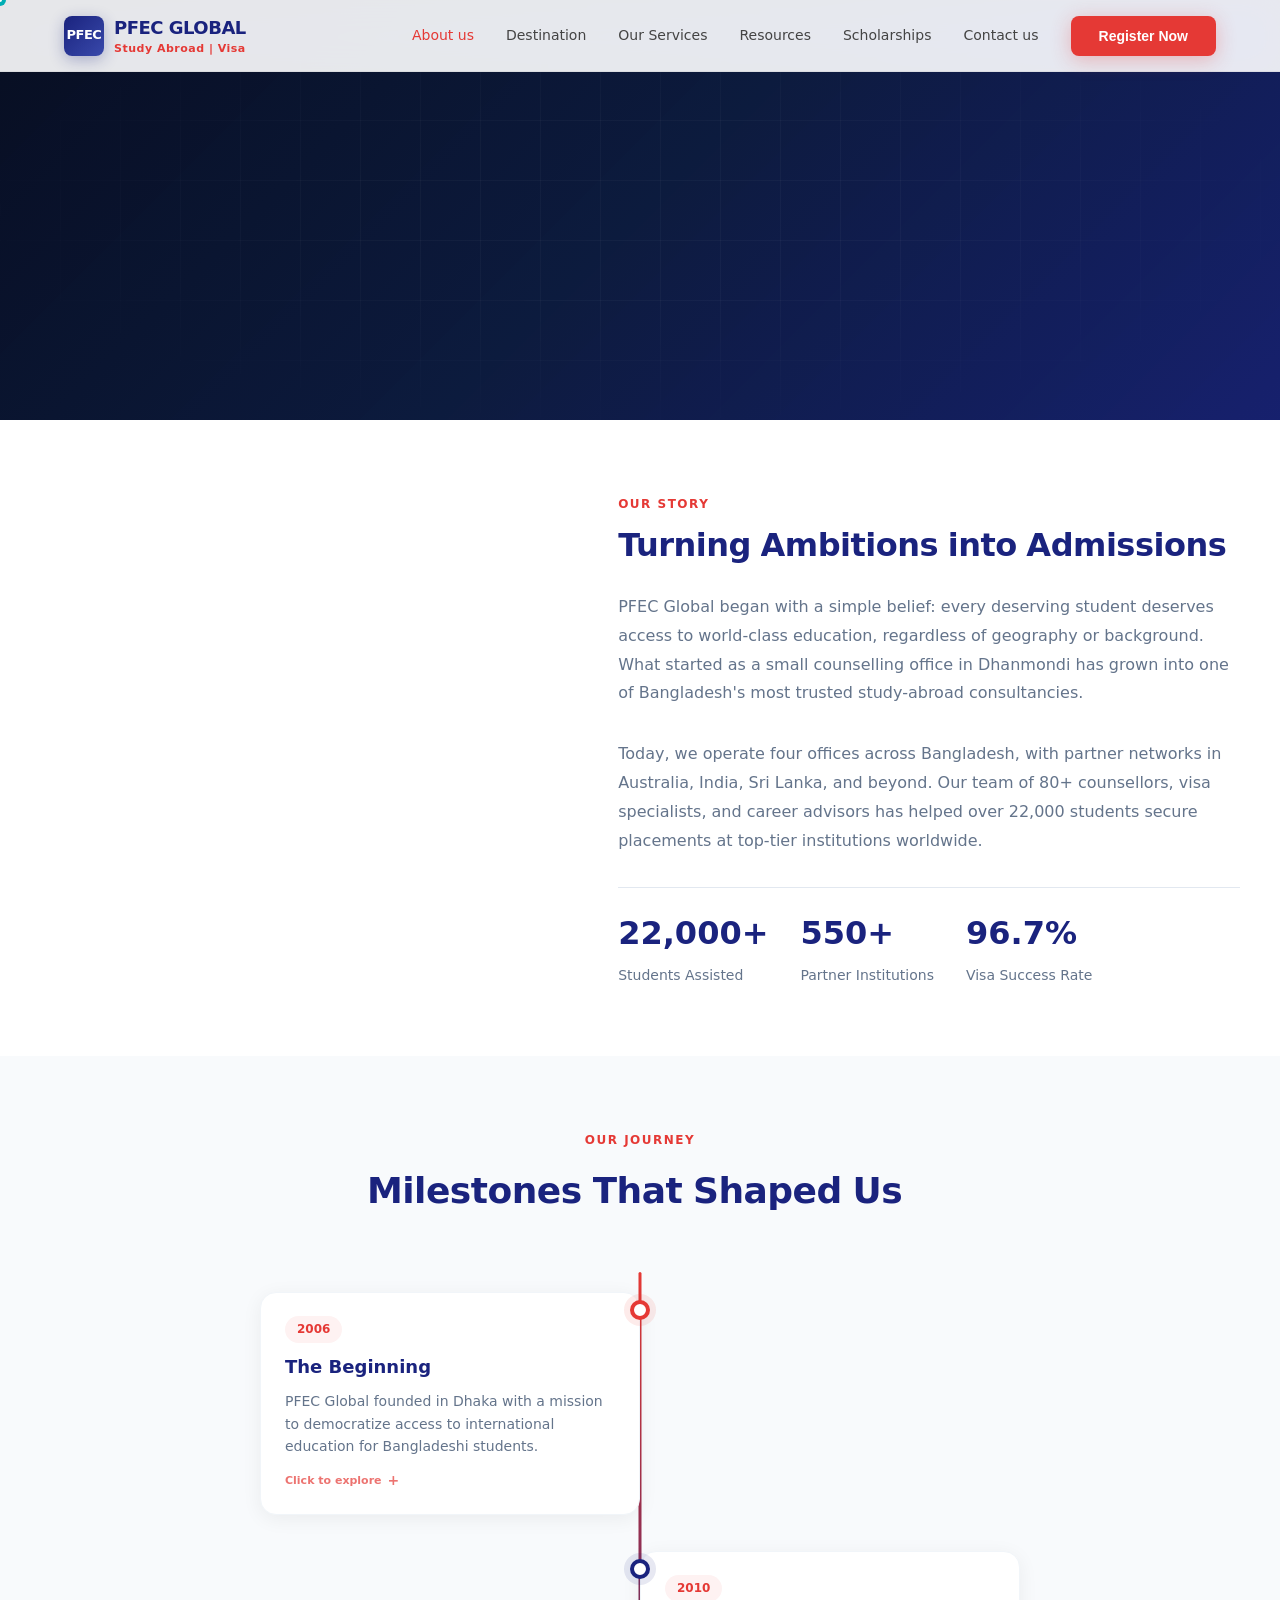
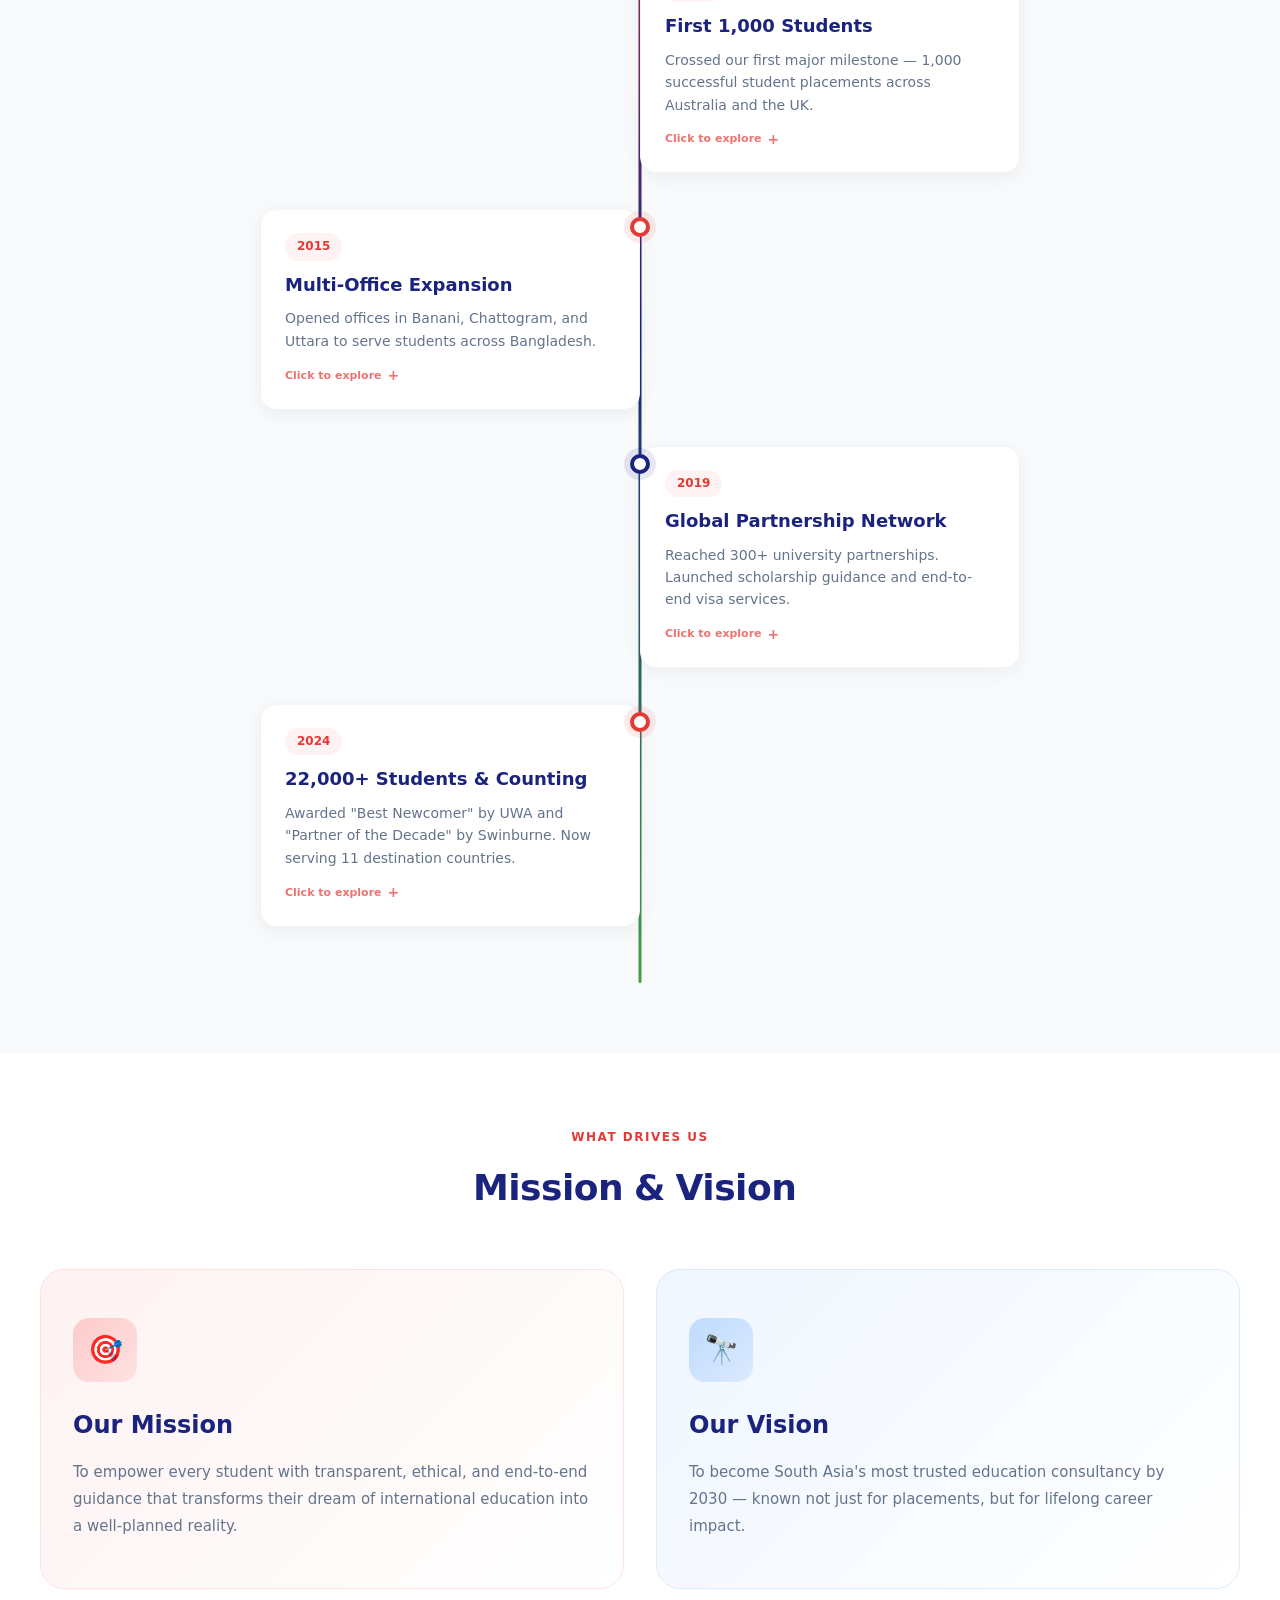
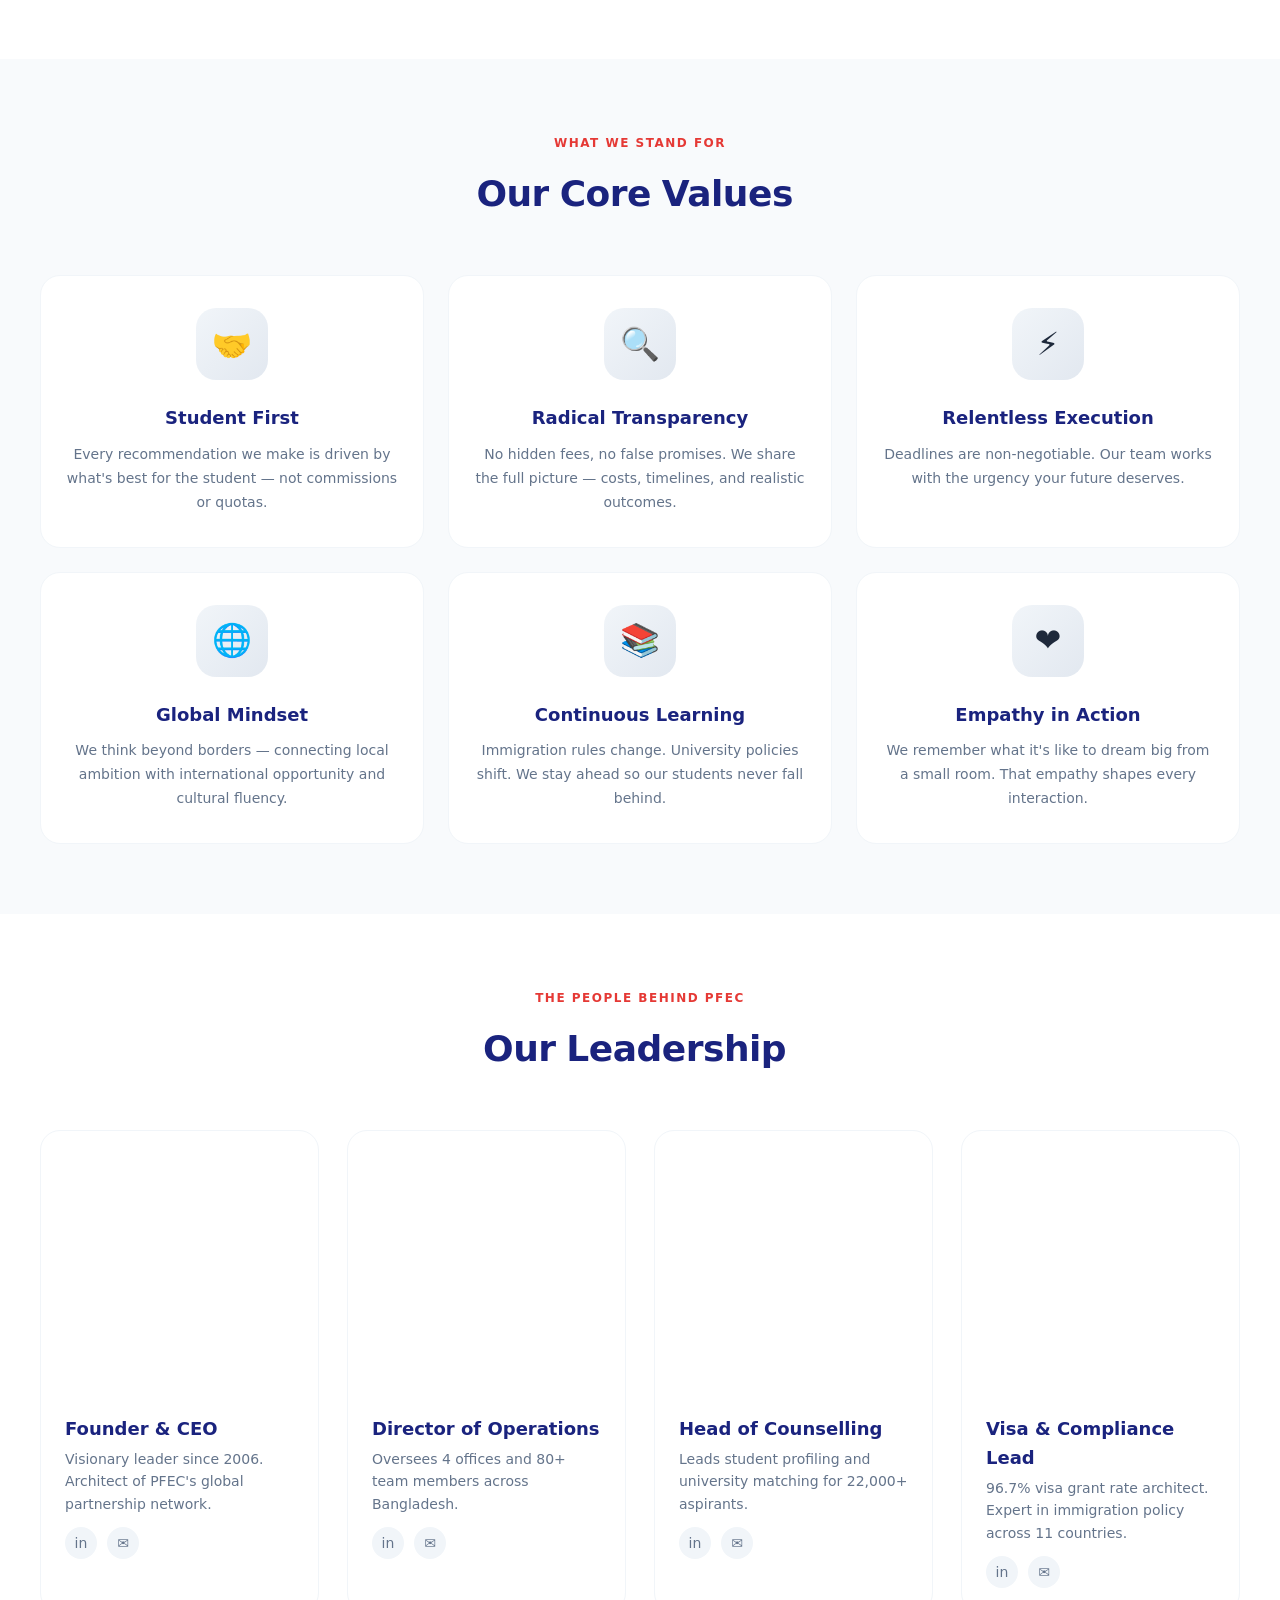
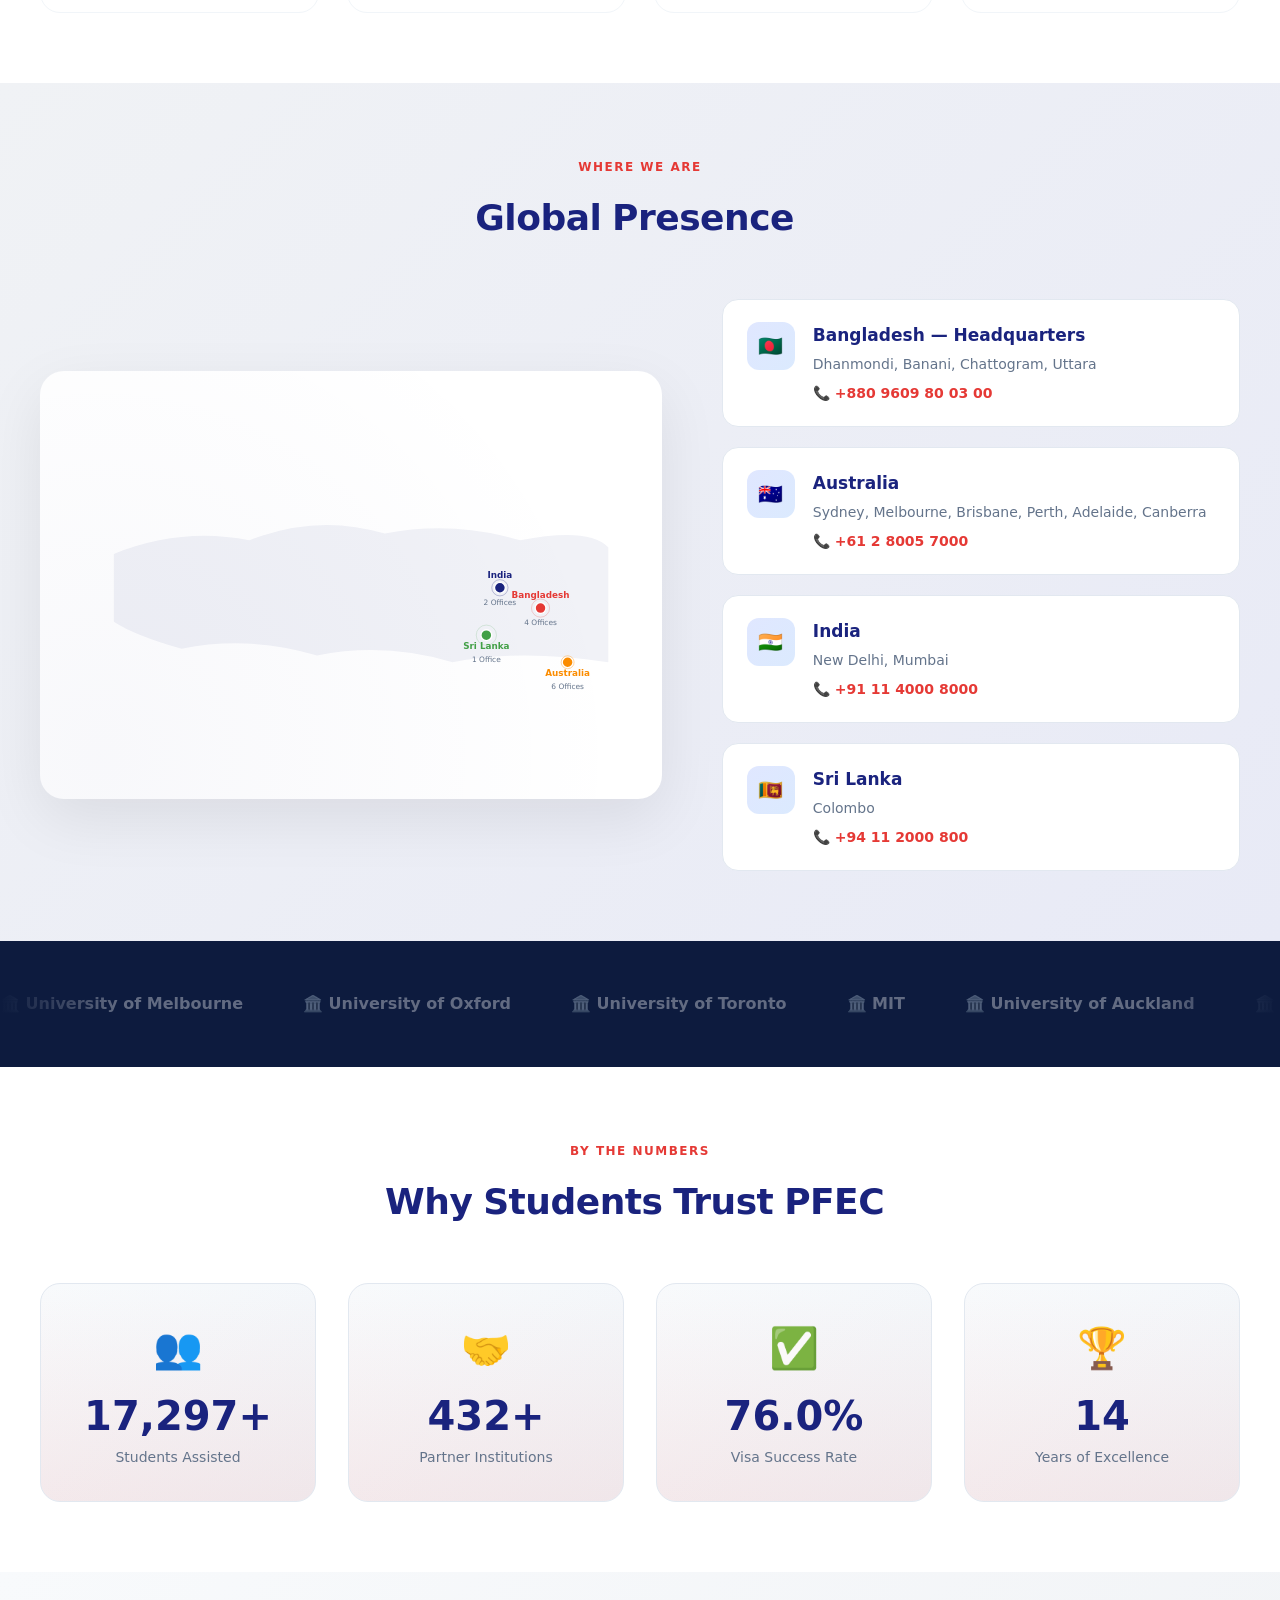
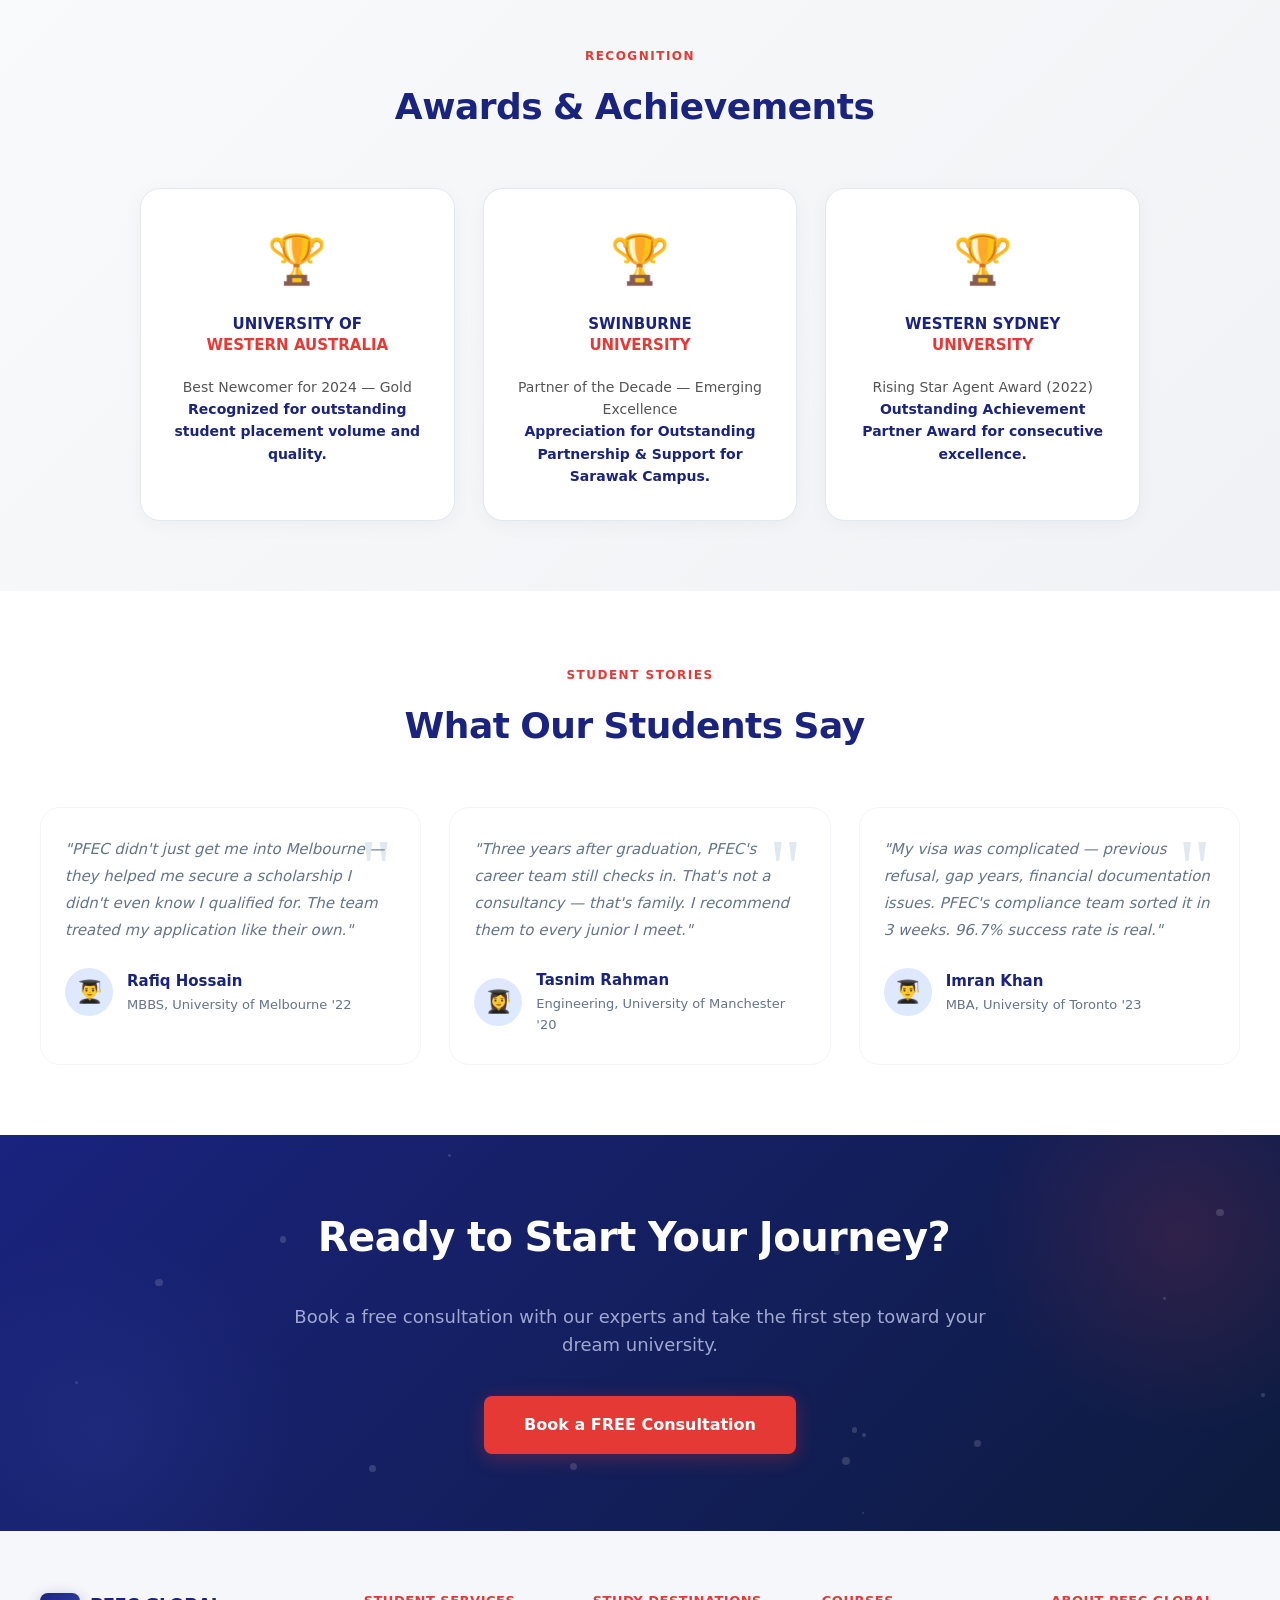
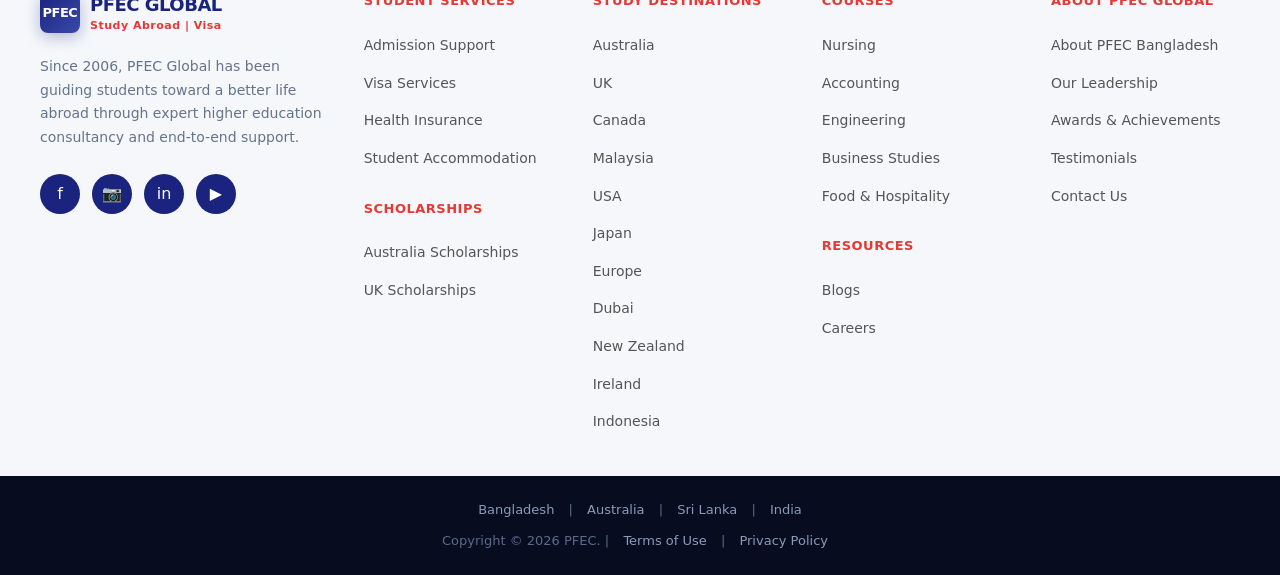
==== about.html @ 03289421 "Add about page, README, and LICENSE" ====
<!DOCTYPE html>
<html lang="en">
<head>
<meta charset="UTF-8">
<meta name="viewport" content="width=device-width, initial-scale=1.0">
<title>About Us — PFEC Global</title>
<style>
/* ─── BASE ─── */
:root {
  --navy: #0d1b3e; --navy-light: #1a237e; --red: #e53935; --red-dark: #c62828;
  --cream: #f8f9fa; --text: #1e293b; --text-light: #64748b; --white: #ffffff;
  --transition: cubic-bezier(0.25, 0.46, 0.45, 0.94);
}
* { margin: 0; padding: 0; box-sizing: border-box; }
html { scroll-behavior: smooth; }
body {
  font-family: 'Segoe UI', system-ui, -apple-system, sans-serif;
  color: var(--text); line-height: 1.6; overflow-x: hidden;
}
img { max-width: 100%; display: block; }
a { text-decoration: none; color: inherit; }
ul { list-style: none; }

/* ─── CUSTOM CURSOR ─── */
.cursor {
  position: fixed; top: 0; left: 0; width: 12px; height: 12px;
  background: var(--red); border-radius: 50%; pointer-events: none;
  z-index: 99999; transform: translate(-50%, -50%);
  transition: width 0.3s var(--transition), height 0.3s var(--transition), background 0.3s;
  mix-blend-mode: difference;
}
.cursor.hover { width: 40px; height: 40px; background: rgba(229,57,53,0.2); border: 2px solid var(--red); }
.cursor-dot {
  position: fixed; top: 0; left: 0; width: 4px; height: 4px;
  background: var(--white); border-radius: 50%; pointer-events: none;
  z-index: 99999; transform: translate(-50%, -50%);
}

/* ─── SCROLL PROGRESS ─── */
.scroll-progress {
  position: fixed; top: 0; left: 0; height: 3px;
  background: linear-gradient(90deg, var(--red), var(--navy-light));
  z-index: 10001; width: 0%; transition: width 0.1s linear;
}

/* ─── SECTION INDICATOR ─── */
.section-indicator {
  position: fixed; left: 20px; top: 50%; transform: translateY(-50%);
  z-index: 999; display: flex; flex-direction: column; gap: 14px;
  opacity: 0; pointer-events: none; transition: opacity 0.4s;
}
.section-indicator.visible { opacity: 1; pointer-events: all; }
.section-indicator a {
  width: 10px; height: 10px; border-radius: 50%; background: #cbd5e1;
  position: relative; transition: all 0.3s var(--transition); cursor: none;
}
.section-indicator a.active {
  background: var(--red); transform: scale(1.4);
  box-shadow: 0 0 0 4px rgba(229,57,53,0.15);
}
.section-indicator a::after {
  content: attr(data-label); position: absolute; left: 22px; top: 50%; transform: translateY(-50%);
  font-size: 11px; font-weight: 600; color: var(--navy-light); white-space: nowrap;
  opacity: 0; transition: opacity 0.3s, transform 0.3s; pointer-events: none;
}
.section-indicator a:hover::after { opacity: 1; transform: translateY(-50%) translateX(4px); }

/* ─── HEADER ─── */
header {
  position: fixed; top: 0; left: 0; right: 0; z-index: 1000;
  background: rgba(255,255,255,0.9); backdrop-filter: blur(20px) saturate(180%);
  -webkit-backdrop-filter: blur(20px) saturate(180%);
  border-bottom: 1px solid rgba(0,0,0,0.05); transition: all 0.4s var(--transition);
}
header.scrolled { box-shadow: 0 4px 30px rgba(0,0,0,0.08); }
.nav-container {
  max-width: 1200px; margin: 0 auto; display: flex; align-items: center; justify-content: space-between;
  padding: 14px 24px; transition: padding 0.3s var(--transition);
}
header.scrolled .nav-container { padding: 10px 24px; }
.logo {
  display: flex; align-items: center; gap: 10px;
  font-weight: 800; font-size: 18px; color: var(--navy-light); letter-spacing: -0.5px;
}
.logo-icon {
  width: 40px; height: 40px; background: linear-gradient(135deg, var(--navy-light), #3949ab);
  border-radius: 8px; display: flex; align-items: center; justify-content: center;
  color: #fff; font-weight: 900; font-size: 13px;
  box-shadow: 0 4px 15px rgba(26,35,126,0.3); transition: transform 0.3s var(--transition);
}
.logo:hover .logo-icon { transform: rotate(5deg) scale(1.05); }
.logo span { color: var(--red); font-weight: 600; font-size: 11px; display: block; margin-top: -3px; letter-spacing: 0.5px; }
.nav-links { display: flex; gap: 32px; align-items: center; }
.nav-links a {
  font-size: 14px; font-weight: 500; color: #444; position: relative; padding: 4px 0; transition: color 0.3s;
}
.nav-links a::after {
  content: ''; position: absolute; bottom: 0; left: 0; width: 0; height: 2px;
  background: var(--red); border-radius: 2px; transition: width 0.3s var(--transition);
}
.nav-links a:hover { color: var(--red); }
.nav-links a:hover::after { width: 100%; }
.dropdown::after { content: "▾"; font-size: 9px; margin-left: 5px; color: #888; display: inline-block; transition: transform 0.3s; }
.dropdown:hover::after { transform: rotate(180deg); color: var(--red); }
.btn-primary {
  background: var(--red); color: #fff; padding: 12px 28px; border-radius: 8px;
  font-weight: 600; font-size: 14px; border: none; cursor: none; position: relative; overflow: hidden;
  transition: transform 0.3s var(--transition), box-shadow 0.3s;
  box-shadow: 0 4px 20px rgba(229,57,53,0.3);
}
.btn-primary::before {
  content: ''; position: absolute; top: 50%; left: 50%; width: 0; height: 0;
  background: rgba(255,255,255,0.2); border-radius: 50%; transform: translate(-50%,-50%);
  transition: width 0.6s, height 0.6s;
}
.btn-primary:hover::before { width: 300px; height: 300px; }
.btn-primary:hover { transform: translateY(-2px); box-shadow: 0 8px 30px rgba(229,57,53,0.4); }
.mobile-menu { display: none; font-size: 24px; cursor: none; }

/* ─── HERO ─── */
.page-hero {
  min-height: 420px; position: relative; overflow: hidden;
  display: flex; align-items: center; color: #fff;
  background: var(--navy);
}
.hero-bg-img {
  position: absolute; inset: 0;
  background: url('https://images.unsplash.com/photo-1523050854058-8df90110c9f1?w=1920&q=80') center/cover no-repeat;
  will-change: transform;
}
.hero-overlay {
  position: absolute; inset: 0;
  background: linear-gradient(135deg, rgba(7,13,31,0.92) 0%, rgba(13,27,62,0.85) 50%, rgba(26,35,126,0.75) 100%);
}
.hero-grid {
  position: absolute; inset: 0;
  background-image: linear-gradient(rgba(255,255,255,0.03) 1px, transparent 1px), linear-gradient(90deg, rgba(255,255,255,0.03) 1px, transparent 1px);
  background-size: 60px 60px;
  mask-image: radial-gradient(ellipse at center, black 30%, transparent 80%);
  -webkit-mask-image: radial-gradient(ellipse at center, black 30%, transparent 80%);
}
.hero-content { position: relative; z-index: 2; max-width: 1200px; margin: 0 auto; padding: 120px 24px 60px; width: 100%; }
@media (max-width: 576px) {
  .page-hero { min-height: auto; }
  .hero-content { padding: 100px 24px 40px; }
  .page-hero h1 { font-size: 28px; margin-bottom: 12px; }
  .page-hero p { font-size: 15px; }
  .breadcrumb { margin-bottom: 14px; }
}

.breadcrumb {
  display: flex; align-items: center; gap: 10px; font-size: 13px; color: #94a3b8; margin-bottom: 24px;
  opacity: 0; transform: translateY(10px); animation: fadeUp 0.6s var(--transition) 0.2s forwards;
}
.breadcrumb a { color: #cbd5e1; transition: color 0.3s; }
.breadcrumb a:hover { color: var(--red); }
.page-hero h1 {
  font-size: clamp(36px, 5.5vw, 56px); font-weight: 800; margin-bottom: 20px;
  line-height: 1.1; letter-spacing: -1.5px; max-width: 650px;
  opacity: 0; transform: translateY(30px); animation: fadeUp 0.8s var(--transition) 0.4s forwards;
}
.page-hero p {
  font-size: 18px; color: #a0a8d0; max-width: 540px; line-height: 1.7;
  opacity: 0; transform: translateY(20px); animation: fadeUp 0.8s var(--transition) 0.6s forwards;
}

/* ─── TEXT REVEAL UTILITY ─── */
.text-reveal { overflow: hidden; display: block; }
.text-reveal-inner {
  display: block; transform: translateY(110%);
  transition: transform 1s var(--transition);
}
.text-reveal.visible .text-reveal-inner { transform: translateY(0); }

/* ─── CLIP REVEAL ─── */
.clip-reveal {
  clip-path: inset(0 100% 0 0);
  transition: clip-path 1.2s var(--transition);
}
.clip-reveal.visible { clip-path: inset(0 0 0 0); }
.clip-reveal-left {
  clip-path: inset(0 0 0 100%);
  transition: clip-path 1.2s var(--transition);
}
.clip-reveal-left.visible { clip-path: inset(0 0 0 0); }

/* ─── REVEAL UTILITIES ─── */
.reveal { opacity: 0; transform: translateY(30px); transition: opacity 0.6s var(--transition), transform 0.6s var(--transition); }
.reveal.visible { opacity: 1; transform: translateY(0); }
.reveal-left { opacity: 0; transform: translateX(-40px); transition: all 0.6s var(--transition); }
.reveal-left.visible { opacity: 1; transform: translateX(0); }
.reveal-right { opacity: 0; transform: translateX(40px); transition: all 0.6s var(--transition); }
.reveal-right.visible { opacity: 1; transform: translateX(0); }
.reveal-scale { opacity: 0; transform: scale(0.95); transition: all 0.6s var(--transition); }
.reveal-scale.visible { opacity: 1; transform: scale(1); }
.stagger-children > *:nth-child(1) { transition-delay: 0ms; }
.stagger-children > *:nth-child(2) { transition-delay: 100ms; }
.stagger-children > *:nth-child(3) { transition-delay: 200ms; }
.stagger-children > *:nth-child(4) { transition-delay: 300ms; }
.stagger-children > *:nth-child(5) { transition-delay: 400ms; }
.stagger-children > *:nth-child(6) { transition-delay: 500ms; }

/* ─── SECTIONS ─── */
.section { padding: 70px 24px; position: relative; }
.container { max-width: 1200px; margin: 0 auto; }
.section-header { text-align: center; margin-bottom: 36px; }
.section-header h2 {
  font-size: clamp(26px, 3.5vw, 36px); color: var(--navy-light);
  margin-bottom: 16px; font-weight: 800; letter-spacing: -0.5px;
}
.section-header p { color: var(--text-light); font-size: 16px; max-width: 600px; margin: 0 auto; line-height: 1.7; }
.section-label {
  display: inline-block; font-size: 12px; font-weight: 700; color: var(--red);
  text-transform: uppercase; letter-spacing: 1.5px; margin-bottom: 12px;
}

/* ─── OUR STORY ─── */
.story-section { background: var(--white); }
.story-grid {
  display: grid; grid-template-columns: 1fr 1.2fr; gap: 60px; align-items: center;
}
.story-visual {
  position: relative; border-radius: 20px; overflow: hidden;
  background: linear-gradient(135deg, #e0e7ff, #dbeafe); min-height: 420px;
  display: flex; align-items: center; justify-content: center;
}
.story-visual::before {
  content: ''; position: absolute; inset: 0;
  background: radial-gradient(circle at 30% 70%, rgba(229,57,53,0.08), transparent 60%);
}
.story-visual-inner {
  position: relative; z-index: 2; text-align: center; padding: 40px;
}
.story-visual-inner .big-num {
  font-size: 120px; font-weight: 800; color: var(--navy-light); opacity: 0.15; line-height: 1;
  position: absolute; top: 20px; left: 30px;
}
.story-visual-inner h3 {
  font-size: 28px; font-weight: 700; color: var(--navy-light); margin-bottom: 16px; position: relative; z-index: 2;
}
.story-visual-inner p { font-size: 16px; color: var(--text-light); line-height: 1.7; position: relative; z-index: 2; }
.story-content h3 {
  font-size: 32px; font-weight: 800; color: var(--navy-light); margin-bottom: 20px; line-height: 1.2; letter-spacing: -0.5px;
}
.story-content > p {
  font-size: 16px; color: var(--text-light); line-height: 1.8; margin-bottom: 32px;
}
.story-stats-inline {
  display: flex; gap: 32px; padding-top: 20px; border-top: 1px solid #e2e8f0;
}
.story-stat h4 { font-size: 32px; font-weight: 800; color: var(--navy-light); }
.story-stat p { font-size: 14px; color: var(--text-light); margin-top: 4px; }

/* ─── TIMELINE ─── */
.timeline-section { background: #f8fafc; }
.timeline {
  max-width: 900px; margin: 0 auto; position: relative; padding: 20px 0;
}
.timeline::before {
  content: ''; position: absolute; left: 50%; top: 0; bottom: 0; width: 3px;
  background: linear-gradient(to bottom, var(--red), var(--navy-light), #43a047);
  transform: translateX(-50%); border-radius: 2px;
}
.timeline-item {
  display: flex; justify-content: flex-end; padding-right: 50%; position: relative; margin-bottom: 36px;
  cursor: none;
}
.timeline-item:nth-child(even) { justify-content: flex-start; padding-right: 0; padding-left: 50%; }
.timeline-dot {
  position: absolute; left: 50%; top: 8px; width: 20px; height: 20px;
  background: var(--white); border: 4px solid var(--red); border-radius: 50%;
  transform: translateX(-50%); z-index: 2; box-shadow: 0 0 0 6px rgba(229,57,53,0.1);
  transition: transform 0.3s, box-shadow 0.3s;
}
.timeline-item:hover .timeline-dot { transform: translateX(-50%) scale(1.3); box-shadow: 0 0 0 10px rgba(229,57,53,0.15); }
.timeline-item:nth-child(even) .timeline-dot { border-color: var(--navy-light); box-shadow: 0 0 0 6px rgba(26,35,126,0.1); }
.timeline-item:nth-child(even):hover .timeline-dot { box-shadow: 0 0 0 10px rgba(26,35,126,0.15); }
.timeline-card {
  background: var(--white); padding: 22px 24px; border-radius: 16px;
  max-width: 380px; box-shadow: 0 4px 20px rgba(0,0,0,0.06);
  border: 1px solid #f1f5f9; transition: all 0.3s var(--transition);
  cursor: pointer; position: relative; overflow: hidden;
}
.timeline-card:hover { transform: translateY(-4px); box-shadow: 0 12px 40px rgba(0,0,0,0.1); border-color: #e2e8f0; }
.timeline-card .expand-hint {
  font-size: 11px; color: var(--red); font-weight: 600; margin-top: 12px;
  display: flex; align-items: center; gap: 6px; opacity: 0.7; transition: opacity 0.3s;
}
.timeline-card:hover .expand-hint { opacity: 1; }
.timeline-card .expand-hint::after { content: '+'; font-size: 14px; transition: transform 0.3s; }
.timeline-card.expanded .expand-hint::after { content: '−'; }
.timeline-details {
  max-height: 0; overflow: hidden; transition: max-height 0.5s var(--transition), opacity 0.4s, padding 0.4s;
  opacity: 0; padding-top: 0;
}
.timeline-card.expanded .timeline-details {
  max-height: 300px; opacity: 1; padding-top: 16px;
}
.timeline-details ul { list-style: disc; padding-left: 18px; }
.timeline-details li { font-size: 14px; color: var(--text-light); line-height: 1.7; margin-bottom: 6px; }
.timeline-year {
  display: inline-block; font-size: 12px; font-weight: 800; color: var(--red);
  background: #fef2f2; padding: 4px 12px; border-radius: 20px; margin-bottom: 10px;
}
.timeline-card h4 { font-size: 18px; font-weight: 700; color: var(--navy-light); margin-bottom: 8px; }
.timeline-card p { font-size: 14px; color: var(--text-light); line-height: 1.6; }

/* ─── MISSION VISION ─── */
.mission-section { background: var(--white); }
.mv-grid { display: grid; grid-template-columns: 1fr 1fr; gap: 32px; perspective: 1200px; }
.mv-card {
  padding: 0; border-radius: 24px; position: relative;
  transition: transform 0.6s var(--transition); transform-style: preserve-3d;
  min-height: 320px; cursor: none;
}
.mv-card:hover { transform: rotateY(180deg); }
.mv-face {
  position: absolute; inset: 0; backface-visibility: hidden;
  border-radius: 24px; padding: 36px 32px;
  display: flex; flex-direction: column; justify-content: center;
}
.mv-face.front { z-index: 2; }
.mv-face.back {
  transform: rotateY(180deg); z-index: 1;
  background: var(--navy-light); color: #fff;
}
.mv-card.mission .front {
  background: linear-gradient(135deg, #fef2f2 0%, #fff 100%);
  border: 1px solid #fee2e2;
}
.mv-card.vision .front {
  background: linear-gradient(135deg, #eff6ff 0%, #fff 100%);
  border: 1px solid #dbeafe;
}
.mv-icon {
  width: 64px; height: 64px; border-radius: 16px;
  display: flex; align-items: center; justify-content: center;
  font-size: 28px; margin-bottom: 24px;
}
.mv-card.mission .mv-icon { background: linear-gradient(135deg, #fecaca, #fee2e2); }
.mv-card.vision .mv-icon { background: linear-gradient(135deg, #bfdbfe, #dbeafe); }
.mv-card h3 { font-size: 24px; font-weight: 800; color: var(--navy-light); margin-bottom: 14px; }
.mv-card p { font-size: 15px; color: var(--text-light); line-height: 1.8; }
.mv-face.back h3 { color: #fff; }
.mv-face.back p { color: #cbd5e1; }
.mv-face.back .quote-icon { font-size: 40px; opacity: 0.2; margin-bottom: 12px; }

/* ─── CORE VALUES ─── */
.values-section { background: #f8fafc; }
.values-grid { display: grid; grid-template-columns: repeat(3, 1fr); gap: 24px; }
.value-card {
  background: var(--white); padding: 32px 24px; border-radius: 20px;
  border: 1px solid #f1f5f9; text-align: center;
  transition: all 0.4s var(--transition); position: relative; overflow: hidden;
}
.value-card::before {
  content: ''; position: absolute; top: 0; left: 0; right: 0; height: 4px;
  background: linear-gradient(90deg, var(--red), var(--navy-light)); opacity: 0;
  transition: opacity 0.3s;
}
.value-card:hover::before { opacity: 1; }
.value-card:hover {
  transform: translateY(-8px); box-shadow: 0 20px 50px rgba(0,0,0,0.08);
  border-color: #e2e8f0;
}
.value-icon {
  width: 72px; height: 72px; border-radius: 20px;
  display: flex; align-items: center; justify-content: center;
  font-size: 32px; margin: 0 auto 24px;
  background: linear-gradient(135deg, #f1f5f9, #e2e8f0);
  transition: transform 0.4s var(--transition);
}
.value-card:hover .value-icon { transform: scale(1.1) rotate(-5deg); }
.value-card h4 { font-size: 18px; font-weight: 700; color: var(--navy-light); margin-bottom: 10px; }
.value-card p { font-size: 14px; color: var(--text-light); line-height: 1.7; }

/* ─── LEADERSHIP ─── */
.leadership-section { background: var(--white); }
.team-grid { display: grid; grid-template-columns: repeat(4, 1fr); gap: 28px; }
.team-card {
  background: var(--white); border-radius: 20px; overflow: hidden;
  border: 1px solid #f1f5f9; position: relative;
  transition: all 0.4s var(--transition);
}
.team-card:hover { transform: translateY(-8px); box-shadow: 0 20px 50px rgba(0,0,0,0.1); }
.team-photo {
  height: 260px; position: relative; overflow: hidden;
  background: linear-gradient(135deg, #e0e7ff, #dbeafe);
  clip-path: inset(0 0 0 0);
  transition: clip-path 0.8s var(--transition);
}
.team-photo.reveal-photo {
  clip-path: inset(0 100% 0 0);
}
.team-photo.reveal-photo.visible {
  clip-path: inset(0 0 0 0);
}
.team-photo::after {
  content: ''; position: absolute; bottom: 0; left: 0; right: 0; height: 60%;
  background: linear-gradient(to top, rgba(13,27,62,0.6), transparent);
}
.team-photo-placeholder {
  position: absolute; inset: 0; display: flex; align-items: center; justify-content: center;
  font-size: 64px; opacity: 0.3;
}
.team-info { padding: 24px; }
.team-info h4 { font-size: 18px; font-weight: 700; color: var(--navy-light); margin-bottom: 4px; }
.team-info p { font-size: 14px; color: var(--text-light); margin-bottom: 12px; }
.team-social { display: flex; gap: 10px; }
.team-social a {
  width: 32px; height: 32px; border-radius: 50%; background: #f1f5f9;
  display: flex; align-items: center; justify-content: center;
  font-size: 14px; color: var(--text-light); transition: all 0.3s;
}
.team-social a:hover { background: var(--red); color: #fff; transform: translateY(-2px); }

.team-hover-overlay {
  position: absolute; inset: 0; background: linear-gradient(to top, var(--navy-light), rgba(13,27,62,0.9));
  display: flex; flex-direction: column; justify-content: flex-end;
  padding: 24px; color: #fff; opacity: 0; transform: translateY(20px);
  transition: all 0.4s var(--transition); pointer-events: none;
}
.team-card:hover .team-hover-overlay { opacity: 1; transform: translateY(0); pointer-events: all; }
.team-hover-overlay h5 { font-size: 16px; font-weight: 700; margin-bottom: 8px; }
.team-hover-overlay p { font-size: 13px; color: #cbd5e1; line-height: 1.6; margin-bottom: 14px; }
.team-hover-overlay a {
  font-size: 13px; font-weight: 600; color: #ffab91; display: inline-flex; align-items: center; gap: 6px;
  transition: gap 0.3s;
}
.team-hover-overlay a:hover { gap: 10px; }

/* ─── GLOBAL PRESENCE ─── */
.presence-section { background: linear-gradient(135deg, #f0f2f5 0%, #e8eaf6 100%); }
.presence-grid { display: grid; grid-template-columns: 1.2fr 1fr; gap: 60px; align-items: center; }
.presence-map {
  background: var(--white); border-radius: 24px; padding: 40px;
  box-shadow: 0 20px 60px rgba(0,0,0,0.08); position: relative; overflow: hidden;
}
.presence-map::before {
  content: ''; position: absolute; top: -50%; left: -50%; width: 200%; height: 200%;
  background: radial-gradient(circle at 30% 70%, rgba(26,35,126,0.03), transparent 50%);
}
.presence-map svg { position: relative; z-index: 2; }
.map-marker {
  cursor: none; transition: transform 0.3s;
}
.map-marker:hover { transform: scale(1.3); }
.map-tooltip {
  position: absolute; background: var(--white); padding: 16px 20px; border-radius: 12px;
  box-shadow: 0 8px 30px rgba(0,0,0,0.15); border: 1px solid #e2e8f0;
  pointer-events: none; opacity: 0; transform: translateY(10px) scale(0.95);
  transition: all 0.3s var(--transition); z-index: 10; min-width: 200px;
}
.map-tooltip.active { opacity: 1; transform: translateY(0) scale(1); }
.map-tooltip h5 { font-size: 14px; font-weight: 700; color: var(--navy-light); margin-bottom: 4px; }
.map-tooltip p { font-size: 12px; color: var(--text-light); line-height: 1.5; margin-bottom: 4px; }
.map-tooltip a { font-size: 12px; color: var(--red); font-weight: 600; }

.presence-offices { display: flex; flex-direction: column; gap: 20px; }
.presence-office {
  background: var(--white); padding: 22px 24px; border-radius: 16px;
  border: 1px solid #e2e8f0; display: flex; align-items: flex-start; gap: 18px;
  transition: all 0.3s var(--transition);
}
.presence-office:hover { transform: translateX(8px); border-color: var(--navy-light); box-shadow: 0 8px 30px rgba(0,0,0,0.08); }
.presence-office .office-icon {
  width: 48px; height: 48px; border-radius: 12px;
  background: linear-gradient(135deg, #e0e7ff, #dbeafe);
  display: flex; align-items: center; justify-content: center;
  font-size: 20px; flex-shrink: 0;
}
.presence-office h4 { font-size: 17px; font-weight: 700; color: var(--navy-light); margin-bottom: 4px; }
.presence-office p { font-size: 14px; color: var(--text-light); line-height: 1.6; }
.presence-office .phone { color: var(--red); font-weight: 600; font-size: 14px; margin-top: 6px; }

/* ─── PARTNERS MARQUEE ─── */
.partners-section { background: var(--navy); padding: 50px 0; overflow: hidden; position: relative; }
.partners-section::before, .partners-section::after {
  content: ''; position: absolute; top: 0; bottom: 0; width: 120px; z-index: 2; pointer-events: none;
}
.partners-section::before { left: 0; background: linear-gradient(to right, var(--navy), transparent); }
.partners-section::after { right: 0; background: linear-gradient(to left, var(--navy), transparent); }
.partners-track {
  display: flex; gap: 60px; width: max-content;
  animation: marquee 35s linear infinite;
}
.partner-item {
  display: flex; align-items: center; gap: 12px;
  color: rgba(255,255,255,0.5); font-size: 16px; font-weight: 700;
  white-space: nowrap; opacity: 0.7; transition: opacity 0.3s;
}
.partner-item:hover { opacity: 1; color: rgba(255,255,255,0.9); }
@keyframes marquee { 0% { transform: translateX(0); } 100% { transform: translateX(-50%); } }

/* ─── TRUST STATS ─── */
.trust-section { background: var(--white); }
.trust-grid { display: grid; grid-template-columns: repeat(4, 1fr); gap: 32px; }
.trust-card {
  text-align: center; padding: 32px 20px; border-radius: 20px;
  background: linear-gradient(135deg, #f8fafc, #f1f5f9);
  border: 1px solid #e2e8f0; position: relative; overflow: hidden;
  transition: all 0.4s var(--transition);
}
.trust-card:hover { transform: translateY(-6px); box-shadow: 0 16px 40px rgba(0,0,0,0.08); border-color: #cbd5e1; }
.trust-card::before {
  content: ''; position: absolute; bottom: 0; left: 0; right: 0;
  height: 0%; background: linear-gradient(to top, rgba(229,57,53,0.08), transparent);
  transition: height 2s var(--transition); z-index: 0;
}
.trust-card.fill::before { height: 100%; }
.trust-icon { font-size: 40px; margin-bottom: 16px; display: block; position: relative; z-index: 1; }
.trust-number {
  font-size: 40px; font-weight: 800; color: var(--navy-light);
  font-variant-numeric: tabular-nums; line-height: 1; position: relative; z-index: 1;
}
.trust-label { font-size: 14px; color: var(--text-light); margin-top: 10px; font-weight: 500; position: relative; z-index: 1; }

/* ─── AWARDS WALL ─── */
.awards-wall-section { background: linear-gradient(135deg, #f8fafc, #f0f2f5); }
.awards-wall {
  display: grid; grid-template-columns: repeat(3, 1fr); gap: 28px; max-width: 1000px; margin: 0 auto;
}
.award-wall-card {
  background: var(--white); border-radius: 20px; padding: 32px 28px; text-align: center;
  border: 1px solid #e2e8f0; box-shadow: 0 4px 20px rgba(0,0,0,0.04);
  transition: all 0.4s var(--transition); position: relative; overflow: hidden;
}
.award-wall-card::before {
  content: ''; position: absolute; top: 0; left: 0; right: 0; height: 4px;
  background: linear-gradient(90deg, var(--red), var(--navy-light)); opacity: 0;
  transition: opacity 0.3s;
}
.award-wall-card:hover::before { opacity: 1; }
.award-wall-card:hover { transform: translateY(-8px); box-shadow: 0 20px 50px rgba(0,0,0,0.1); }
.award-logo-big { font-size: 15px; font-weight: 800; color: var(--navy-light); margin-bottom: 20px; line-height: 1.4; }
.award-logo-big span { color: var(--red); }
.award-wall-card p { font-size: 14px; color: #555; line-height: 1.6; }
.awtrophy { font-size: 48px; margin-bottom: 16px; display: block; }

/* ─── TESTIMONIALS ─── */
.testimonials-section { background: var(--white); }
.testimonials-grid { display: grid; grid-template-columns: repeat(3, 1fr); gap: 28px; }
.testimonial-card {
  background: var(--white); border-radius: 20px; padding: 28px 24px;
  border: 1px solid #f1f5f9; position: relative;
  transition: all 0.4s var(--transition);
}
.testimonial-card:hover { transform: translateY(-6px); box-shadow: 0 16px 40px rgba(0,0,0,0.08); border-color: #e2e8f0; }
.testimonial-card::before {
  content: '"'; position: absolute; top: 20px; right: 28px;
  font-size: 80px; color: #e2e8f0; font-family: Georgia, serif; line-height: 1;
}
.testimonial-text { font-size: 15px; color: var(--text-light); line-height: 1.8; margin-bottom: 24px; position: relative; z-index: 1; font-style: italic; }
.testimonial-author { display: flex; align-items: center; gap: 14px; position: relative; z-index: 1; }
.testimonial-avatar {
  width: 48px; height: 48px; border-radius: 50%;
  background: linear-gradient(135deg, #e0e7ff, #dbeafe);
  display: flex; align-items: center; justify-content: center;
  font-size: 22px; flex-shrink: 0;
}
.testimonial-author-info h5 { font-size: 15px; font-weight: 700; color: var(--navy-light); }
.testimonial-author-info p { font-size: 13px; color: var(--text-light); margin-top: 2px; }

/* ─── CTA BANNER ─── */
.cta-section {
  background: linear-gradient(135deg, var(--navy-light) 0%, var(--navy) 100%);
  padding: 70px 24px; position: relative; overflow: hidden; text-align: center; color: #fff;
}
.cta-section::before {
  content: ''; position: absolute; top: -100px; right: -100px;
  width: 400px; height: 400px; border-radius: 50%;
  background: radial-gradient(circle, rgba(229,57,53,0.15), transparent 70%);
}
.cta-section::after {
  content: ''; position: absolute; bottom: -100px; left: -100px;
  width: 400px; height: 400px; border-radius: 50%;
  background: radial-gradient(circle, rgba(57,73,171,0.2), transparent 70%);
}
.cta-particles {
  position: absolute; inset: 0; pointer-events: none;
}
.cta-particle {
  position: absolute; border-radius: 50%; background: rgba(255,255,255,0.15);
  animation: floatCta 10s infinite ease-in-out;
}
@keyframes floatCta {
  0%, 100% { transform: translateY(0) translateX(0); }
  50% { transform: translateY(-40px) translateX(20px); }
}
.cta-content { position: relative; z-index: 2; max-width: 700px; margin: 0 auto; }
.cta-section h2 { font-size: clamp(28px, 4vw, 40px); font-weight: 800; margin-bottom: 16px; letter-spacing: -0.5px; }
.cta-section p { font-size: 18px; color: #a0a8d0; margin-bottom: 36px; }
.cta-section .btn-primary { padding: 16px 40px; font-size: 16px; background: var(--red); display: inline-block; }

/* ─── FOOTER ─── */
.footer-main { background: #f5f7fa; padding: 60px 24px 30px; position: relative; }
.footer-grid {
  max-width: 1200px; margin: 0 auto;
  display: grid; grid-template-columns: 1.5fr 1fr 1fr 1fr 1fr; gap: 40px;
}
.footer-brand .logo { margin-bottom: 20px; }
.footer-brand p { font-size: 14px; color: var(--text-light); line-height: 1.7; margin-bottom: 24px; }
.social-links { display: flex; gap: 12px; }
.social-links a {
  width: 40px; height: 40px; border-radius: 50%; background: var(--navy-light); color: #fff;
  display: flex; align-items: center; justify-content: center;
  font-size: 16px; transition: all 0.3s var(--transition); position: relative; overflow: hidden;
}
.social-links a::before {
  content: ''; position: absolute; inset: 0; background: var(--red); border-radius: 50%;
  transform: scale(0); transition: transform 0.3s var(--transition);
}
.social-links a:hover::before { transform: scale(1); }
.social-links a span { position: relative; z-index: 2; }
.social-links a:hover { transform: translateY(-3px); }
.footer-col h4 { font-size: 13px; font-weight: 800; color: var(--red); margin-bottom: 20px; text-transform: uppercase; letter-spacing: 0.5px; }
.footer-col ul li { margin-bottom: 12px; }
.footer-col ul li a { font-size: 14px; color: #555; transition: all 0.2s; display: inline-block; }
.footer-col ul li a:hover { color: var(--red); transform: translateX(4px); }

/* ─── BOTTOM BAR ─── */
.bottom-bar {
  background: #070d1f; color: #5a6a8a; padding: 24px; text-align: center; font-size: 13px;
}
.bottom-bar a { color: #8a9ab8; margin: 0 10px; transition: color 0.3s; }
.bottom-bar a:hover { color: #fff; }

/* ─── SCROLL TO TOP ─── */
.scroll-top {
  position: fixed; bottom: 30px; right: 30px; width: 52px; height: 52px; border-radius: 50%;
  background: var(--navy-light); color: #fff; border: none; cursor: none; font-size: 22px;
  display: flex; opacity: 0; pointer-events: none; align-items: center; justify-content: center;
  box-shadow: 0 8px 30px rgba(13,27,62,0.4); z-index: 9998;
  transition: all 0.4s var(--transition); transform: translateY(20px);
}
.scroll-top.show { opacity: 1; pointer-events: all; transform: translateY(0); }
.scroll-top:hover { background: var(--red); transform: translateY(-4px); }

/* ─── RESPONSIVE ─── */
@media (max-width: 992px) {
  .nav-links { display: none; }
  .mobile-menu { display: block; }
  .story-grid { grid-template-columns: 1fr; }
  .mv-grid { grid-template-columns: 1fr; }
  .values-grid { grid-template-columns: repeat(2, 1fr); }
  .team-grid { grid-template-columns: repeat(2, 1fr); }
  .presence-grid { grid-template-columns: 1fr; }
  .trust-grid { grid-template-columns: repeat(2, 1fr); }
  .awards-wall { grid-template-columns: 1fr; }
  .testimonials-grid { grid-template-columns: 1fr; }
  .footer-grid { grid-template-columns: 1fr 1fr; }
  .timeline::before { left: 24px; }
  .timeline-item { padding-right: 0; padding-left: 60px; justify-content: flex-start; }
  .timeline-item:nth-child(even) { padding-left: 60px; justify-content: flex-start; }
  .timeline-dot { left: 24px; transform: none; }
  .cursor, .cursor-dot { display: none; }
  body { cursor: auto; }
  .section-indicator { display: none; }
  .mv-card:hover { transform: none; }
  .mv-face.back { display: none; }
}
@media (max-width: 576px) {
  .values-grid { grid-template-columns: 1fr; }
  .team-grid { grid-template-columns: 1fr; }
  .trust-grid { grid-template-columns: 1fr 1fr; }
  .footer-grid { grid-template-columns: 1fr; }
  .story-stats-inline { flex-direction: column; gap: 20px; }
  .page-hero { min-height: 50vh; }
}
</style>
</head>
<body>

<!-- Custom Cursor -->
<div class="cursor" id="cursor"></div>
<div class="cursor-dot" id="cursorDot"></div>
<div class="scroll-progress" id="scrollProgress"></div>

<!-- Section Indicator -->
<nav class="section-indicator" id="sectionIndicator">
  <a href="#story" data-label="Story"></a>
  <a href="#timeline" data-label="Journey"></a>
  <a href="#mission" data-label="Mission"></a>
  <a href="#values" data-label="Values"></a>
  <a href="#team" data-label="Team"></a>
  <a href="#presence" data-label="Offices"></a>
  <a href="#awards" data-label="Awards"></a>
  <a href="#testimonials" data-label="Reviews"></a>
</nav>

<!-- Header -->
<header id="header">
  <div class="nav-container">
    <a href="pfec-global-enhanced.html" class="logo">
      <div class="logo-icon">PFEC</div>
      <div>PFEC GLOBAL<br><span>Study Abroad | Visa</span></div>
    </a>
    <nav class="nav-links">
      <a href="about.html" style="color:var(--red);">About us</a>
      <a href="pfec-global-enhanced.html#destinations">Destination</a>
      <a href="pfec-global-enhanced.html#services">Our Services</a>
      <a href="pfec-global-enhanced.html#resources">Resources</a>
      <a href="#">Scholarships</a>
      <a href="pfec-global-enhanced.html#offices">Contact us</a>
      <button class="btn-primary magnetic">Register Now</button>
    </nav>
    <div class="mobile-menu">☰</div>
  </div>
</header>

<!-- Hero -->
<section class="page-hero" id="hero">
  <div class="hero-bg-img" id="heroBg"></div>
  <div class="hero-overlay"></div>
  <div class="hero-grid"></div>
  <div class="hero-content">
    <div class="breadcrumb">
      <a href="pfec-global-enhanced.html">Home</a> <span>/</span> <span style="color:#fff;">About Us</span>
    </div>
    <h1>About PFEC Global</h1>
    <p>Since 2006, we've been bridging dreams and destinations — guiding students from Bangladesh toward world-class education across 11 countries.</p>
  </div>
</section>

<!-- Our Story -->
<section class="section story-section" id="story">
  <div class="container">
    <div class="story-grid">
      <div class="story-visual clip-reveal">
        <div class="story-visual-inner">
          <div class="big-num">06</div>
          <h3>Founded in 2006</h3>
          <p>From a single desk in Dhaka to a global network of 550+ university partnerships across four countries.</p>
        </div>
      </div>
      <div class="story-content reveal-right">
        <div class="section-label">Our Story</div>
        <h3 class="has-reveal">Turning Ambitions into Admissions</h3>
        <p>PFEC Global began with a simple belief: every deserving student deserves access to world-class education, regardless of geography or background. What started as a small counselling office in Dhanmondi has grown into one of Bangladesh's most trusted study-abroad consultancies.</p>
        <p>Today, we operate four offices across Bangladesh, with partner networks in Australia, India, Sri Lanka, and beyond. Our team of 80+ counsellors, visa specialists, and career advisors has helped over 22,000 students secure placements at top-tier institutions worldwide.</p>
        <div class="story-stats-inline">
          <div class="story-stat">
            <h4>22,000+</h4>
            <p>Students Assisted</p>
          </div>
          <div class="story-stat">
            <h4>550+</h4>
            <p>Partner Institutions</p>
          </div>
          <div class="story-stat">
            <h4>96.7%</h4>
            <p>Visa Success Rate</p>
          </div>
        </div>
      </div>
    </div>
  </div>
</section>

<!-- Timeline -->
<section class="section timeline-section" id="timeline">
  <div class="container">
    <div class="section-header reveal">
      <div class="section-label">Our Journey</div>
      <h2 class="has-reveal">Milestones That Shaped Us</h2>
    </div>
    <div class="timeline">
      <div class="timeline-item reveal" onclick="toggleTimeline(this)">
        <div class="timeline-dot"></div>
        <div class="timeline-card">
          <span class="timeline-year">2006</span>
          <h4>The Beginning</h4>
          <p>PFEC Global founded in Dhaka with a mission to democratize access to international education for Bangladeshi students.</p>
          <div class="expand-hint">Click to explore</div>
          <div class="timeline-details">
            <ul>
              <li>Started with 2 counsellors and a single desk in Dhanmondi</li>
              <li>First partnerships with 3 Australian universities</li>
              <li>Initial focus: undergraduate admissions only</li>
            </ul>
          </div>
        </div>
      </div>
      <div class="timeline-item reveal" onclick="toggleTimeline(this)">
        <div class="timeline-dot"></div>
        <div class="timeline-card">
          <span class="timeline-year">2010</span>
          <h4>First 1,000 Students</h4>
          <p>Crossed our first major milestone — 1,000 successful student placements across Australia and the UK.</p>
          <div class="expand-hint">Click to explore</div>
          <div class="timeline-details">
            <ul>
              <li>Expanded services to include UK and Canada destinations</li>
              <li>Launched visa filing support as a core offering</li>
              <li>Hired first dedicated visa compliance officer</li>
            </ul>
          </div>
        </div>
      </div>
      <div class="timeline-item reveal" onclick="toggleTimeline(this)">
        <div class="timeline-dot"></div>
        <div class="timeline-card">
          <span class="timeline-year">2015</span>
          <h4>Multi-Office Expansion</h4>
          <p>Opened offices in Banani, Chattogram, and Uttara to serve students across Bangladesh.</p>
          <div class="expand-hint">Click to explore</div>
          <div class="timeline-details">
            <ul>
              <li>Banani office opened to serve Gulshan-Banani corridor</li>
              <li>Chattogram office for southeast Bangladesh students</li>
              <li>Uttara office for airport-zone and northern Dhaka access</li>
            </ul>
          </div>
        </div>
      </div>
      <div class="timeline-item reveal" onclick="toggleTimeline(this)">
        <div class="timeline-dot"></div>
        <div class="timeline-card">
          <span class="timeline-year">2019</span>
          <h4>Global Partnership Network</h4>
          <p>Reached 300+ university partnerships. Launched scholarship guidance and end-to-end visa services.</p>
          <div class="expand-hint">Click to explore</div>
          <div class="timeline-details">
            <ul>
              <li>Added USA, Malaysia, and Dubai to destination portfolio</li>
              <li>Introduced health insurance and accommodation services</li>
              <li>Partnered with 50+ new institutions in a single year</li>
            </ul>
          </div>
        </div>
      </div>
      <div class="timeline-item reveal" onclick="toggleTimeline(this)">
        <div class="timeline-dot"></div>
        <div class="timeline-card">
          <span class="timeline-year">2024</span>
          <h4>22,000+ Students & Counting</h4>
          <p>Awarded "Best Newcomer" by UWA and "Partner of the Decade" by Swinburne. Now serving 11 destination countries.</p>
          <div class="expand-hint">Click to explore</div>
          <div class="timeline-details">
            <ul>
              <li>Best Newcomer Award — Gold (University of Western Australia)</li>
              <li>Partner of the Decade — Emerging Excellence (Swinburne)</li>
              <li>Rising Star Agent Award + Outstanding Achievement (Western Sydney)</li>
            </ul>
          </div>
        </div>
      </div>
    </div>
  </div>
</section>

<!-- Mission & Vision -->
<section class="section mission-section" id="mission">
  <div class="container">
    <div class="section-header reveal">
      <div class="section-label">What Drives Us</div>
      <h2 class="has-reveal">Mission & Vision</h2>
    </div>
    <div class="mv-grid stagger-children">
      <div class="mv-card mission reveal">
        <div class="mv-face front">
          <div class="mv-icon">🎯</div>
          <h3>Our Mission</h3>
          <p>To empower every student with transparent, ethical, and end-to-end guidance that transforms their dream of international education into a well-planned reality.</p>
        </div>
        <div class="mv-face back">
          <div class="quote-icon">❝</div>
          <h3>Student Voices</h3>
          <p>"PFEC didn't just get me into Melbourne — they helped me secure a scholarship I didn't even know I qualified for."</p>
          <p style="margin-top:12px; font-size:13px; color:#94a3b8;">— Rafiq, MBBS Australia '22</p>
        </div>
      </div>
      <div class="mv-card vision reveal">
        <div class="mv-face front">
          <div class="mv-icon">🔭</div>
          <h3>Our Vision</h3>
          <p>To become South Asia's most trusted education consultancy by 2030 — known not just for placements, but for lifelong career impact.</p>
        </div>
        <div class="mv-face back">
          <div class="quote-icon">❝</div>
          <h3>Student Voices</h3>
          <p>"Three years after graduation, PFEC's career team still checks in. That's not a consultancy — that's family."</p>
          <p style="margin-top:12px; font-size:13px; color:#94a3b8;">— Tasnim, Engineering UK '20</p>
        </div>
      </div>
    </div>
  </div>
</section>

<!-- Core Values -->
<section class="section values-section" id="values">
  <div class="container">
    <div class="section-header reveal">
      <div class="section-label">What We Stand For</div>
      <h2 class="has-reveal">Our Core Values</h2>
    </div>
    <div class="values-grid stagger-children">
      <div class="value-card reveal">
        <div class="value-icon">🤝</div>
        <h4>Student First</h4>
        <p>Every recommendation we make is driven by what's best for the student — not commissions or quotas.</p>
      </div>
      <div class="value-card reveal">
        <div class="value-icon">🔍</div>
        <h4>Radical Transparency</h4>
        <p>No hidden fees, no false promises. We share the full picture — costs, timelines, and realistic outcomes.</p>
      </div>
      <div class="value-card reveal">
        <div class="value-icon">⚡</div>
        <h4>Relentless Execution</h4>
        <p>Deadlines are non-negotiable. Our team works with the urgency your future deserves.</p>
      </div>
      <div class="value-card reveal">
        <div class="value-icon">🌐</div>
        <h4>Global Mindset</h4>
        <p>We think beyond borders — connecting local ambition with international opportunity and cultural fluency.</p>
      </div>
      <div class="value-card reveal">
        <div class="value-icon">📚</div>
        <h4>Continuous Learning</h4>
        <p>Immigration rules change. University policies shift. We stay ahead so our students never fall behind.</p>
      </div>
      <div class="value-card reveal">
        <div class="value-icon">❤️</div>
        <h4>Empathy in Action</h4>
        <p>We remember what it's like to dream big from a small room. That empathy shapes every interaction.</p>
      </div>
    </div>
  </div>
</section>

<!-- Leadership -->
<section class="section leadership-section" id="team">
  <div class="container">
    <div class="section-header reveal">
      <div class="section-label">The People Behind PFEC</div>
      <h2 class="has-reveal">Our Leadership</h2>
    </div>
    <div class="team-grid stagger-children">
      <div class="team-card reveal">
        <div class="team-photo reveal-photo">
          <div class="team-photo-placeholder">👤</div>
        </div>
        <div class="team-info">
          <h4>Founder & CEO</h4>
          <p>Visionary leader since 2006. Architect of PFEC's global partnership network.</p>
          <div class="team-social">
            <a href="#"><span>in</span></a>
            <a href="#"><span>✉</span></a>
          </div>
        </div>
        <div class="team-hover-overlay">
          <h5>Founder & CEO</h5>
          <p>Started PFEC with a dream to democratize education access. Today oversees 80+ team members and partnerships across 11 countries.</p>
          <a href="#">Read full profile →</a>
        </div>
      </div>
      <div class="team-card reveal">
        <div class="team-photo reveal-photo">
          <div class="team-photo-placeholder">👤</div>
        </div>
        <div class="team-info">
          <h4>Director of Operations</h4>
          <p>Oversees 4 offices and 80+ team members across Bangladesh.</p>
          <div class="team-social">
            <a href="#"><span>in</span></a>
            <a href="#"><span>✉</span></a>
          </div>
        </div>
        <div class="team-hover-overlay">
          <h5>Director of Operations</h5>
          <p>Former Big-4 consultant who brought process excellence to education. Reduced average visa turnaround by 40%.</p>
          <a href="#">Read full profile →</a>
        </div>
      </div>
      <div class="team-card reveal">
        <div class="team-photo reveal-photo">
          <div class="team-photo-placeholder">👤</div>
        </div>
        <div class="team-info">
          <h4>Head of Counselling</h4>
          <p>Leads student profiling and university matching for 22,000+ aspirants.</p>
          <div class="team-social">
            <a href="#"><span>in</span></a>
            <a href="#"><span>✉</span></a>
          </div>
        </div>
        <div class="team-hover-overlay">
          <h5>Head of Counselling</h5>
          <p>Alumna of University of Melbourne. Personally counselled 3,000+ students. Specializes in medical and engineering pathways.</p>
          <a href="#">Read full profile →</a>
        </div>
      </div>
      <div class="team-card reveal">
        <div class="team-photo reveal-photo">
          <div class="team-photo-placeholder">👤</div>
        </div>
        <div class="team-info">
          <h4>Visa & Compliance Lead</h4>
          <p>96.7% visa grant rate architect. Expert in immigration policy across 11 countries.</p>
          <div class="team-social">
            <a href="#"><span>in</span></a>
            <a href="#"><span>✉</span></a>
          </div>
        </div>
        <div class="team-hover-overlay">
          <h5>Visa & Compliance Lead</h5>
          <p>Former immigration officer with insider knowledge of visa assessment criteria. Has never had a student visa refused in 5 years.</p>
          <a href="#">Read full profile →</a>
        </div>
      </div>
    </div>
  </div>
</section>

<!-- Global Presence -->
<section class="section presence-section" id="presence">
  <div class="container">
    <div class="section-header reveal">
      <div class="section-label">Where We Are</div>
      <h2 class="has-reveal">Global Presence</h2>
    </div>
    <div class="presence-grid">
      <div class="presence-map reveal-left" id="presenceMap">
        <svg width="100%" height="340" viewBox="0 0 800 320" style="position:relative; z-index:2;">
          <path fill="#1a237e" opacity="0.06" d="M50,120 Q150,80 250,100 Q350,60 450,90 Q550,70 650,100 Q750,80 780,110 L780,280 Q650,260 550,280 Q450,250 350,270 Q250,240 150,260 Q80,240 50,220 Z"/>
          <g class="map-marker" data-office="bd" style="color:#e53935; cursor:pointer;" transform="translate(680, 200)">
            <circle r="8" fill="currentColor" stroke="#fff" stroke-width="2"/>
            <circle r="16" fill="none" stroke="currentColor" stroke-width="1" opacity="0.4">
              <animate attributeName="r" values="8;20;8" dur="2s" repeatCount="indefinite"/>
              <animate attributeName="opacity" values="0.6;0;0.6" dur="2s" repeatCount="indefinite"/>
            </circle>
          </g>
          <text x="680" y="185" text-anchor="middle" font-size="13" fill="#e53935" font-weight="700">Bangladesh</text>
          <text x="680" y="225" text-anchor="middle" font-size="11" fill="#64748b">4 Offices</text>
          <g class="map-marker" data-office="au" style="color:#fb8c00; cursor:pointer;" transform="translate(720, 280)">
            <circle r="8" fill="currentColor" stroke="#fff" stroke-width="2"/>
            <circle r="16" fill="none" stroke="currentColor" stroke-width="1" opacity="0.4">
              <animate attributeName="r" values="8;20;8" dur="2.3s" repeatCount="indefinite"/>
              <animate attributeName="opacity" values="0.6;0;0.6" dur="2.3s" repeatCount="indefinite"/>
            </circle>
          </g>
          <text x="720" y="300" text-anchor="middle" font-size="13" fill="#fb8c00" font-weight="700">Australia</text>
          <text x="720" y="320" text-anchor="middle" font-size="11" fill="#64748b">6 Offices</text>
          <g class="map-marker" data-office="in" style="color:#1a237e; cursor:pointer;" transform="translate(620, 170)">
            <circle r="8" fill="currentColor" stroke="#fff" stroke-width="2"/>
            <circle r="16" fill="none" stroke="currentColor" stroke-width="1" opacity="0.4">
              <animate attributeName="r" values="8;20;8" dur="2.1s" repeatCount="indefinite"/>
              <animate attributeName="opacity" values="0.6;0;0.6" dur="2.1s" repeatCount="indefinite"/>
            </circle>
          </g>
          <text x="620" y="155" text-anchor="middle" font-size="13" fill="#1a237e" font-weight="700">India</text>
          <text x="620" y="195" text-anchor="middle" font-size="11" fill="#64748b">2 Offices</text>
          <g class="map-marker" data-office="lk" style="color:#43a047; cursor:pointer;" transform="translate(600, 240)">
            <circle r="8" fill="currentColor" stroke="#fff" stroke-width="2"/>
            <circle r="16" fill="none" stroke="currentColor" stroke-width="1" opacity="0.4">
              <animate attributeName="r" values="8;20;8" dur="1.9s" repeatCount="indefinite"/>
              <animate attributeName="opacity" values="0.6;0;0.6" dur="1.9s" repeatCount="indefinite"/>
            </circle>
          </g>
          <text x="600" y="260" text-anchor="middle" font-size="13" fill="#43a047" font-weight="700">Sri Lanka</text>
          <text x="600" y="280" text-anchor="middle" font-size="11" fill="#64748b">1 Office</text>
        </svg>
        <div class="map-tooltip" id="mapTooltip">
          <h5 id="tooltipTitle">Office</h5>
          <p id="tooltipAddr">Address</p>
          <a href="#" id="tooltipPhone">Phone</a>
        </div>
      </div>
      <div class="presence-offices reveal-right">
        <div class="presence-office" data-office="bd">
          <div class="office-icon">🇧🇩</div>
          <div>
            <h4>Bangladesh — Headquarters</h4>
            <p>Dhanmondi, Banani, Chattogram, Uttara</p>
            <div class="phone">📞 +880 9609 80 03 00</div>
          </div>
        </div>
        <div class="presence-office" data-office="au">
          <div class="office-icon">🇦🇺</div>
          <div>
            <h4>Australia</h4>
            <p>Sydney, Melbourne, Brisbane, Perth, Adelaide, Canberra</p>
            <div class="phone">📞 +61 2 8005 7000</div>
          </div>
        </div>
        <div class="presence-office" data-office="in">
          <div class="office-icon">🇮🇳</div>
          <div>
            <h4>India</h4>
            <p>New Delhi, Mumbai</p>
            <div class="phone">📞 +91 11 4000 8000</div>
          </div>
        </div>
        <div class="presence-office" data-office="lk">
          <div class="office-icon">🇱🇰</div>
          <div>
            <h4>Sri Lanka</h4>
            <p>Colombo</p>
            <div class="phone">📞 +94 11 2000 800</div>
          </div>
        </div>
      </div>
    </div>
  </div>
</section>

<!-- Partners Marquee -->
<section class="partners-section">
  <div class="partners-track">
    <div class="partner-item">🏛️ University of Melbourne</div>
    <div class="partner-item">🏛️ University of Oxford</div>
    <div class="partner-item">🏛️ University of Toronto</div>
    <div class="partner-item">🏛️ MIT</div>
    <div class="partner-item">🏛️ University of Auckland</div>
    <div class="partner-item">🏛️ American University Dubai</div>
    <div class="partner-item">🏛️ University of Malaya</div>
    <div class="partner-item">🏛️ University of Tokyo</div>
    <div class="partner-item">🏛️ Trinity College Dublin</div>
    <div class="partner-item">🏛️ National University Singapore</div>
    <div class="partner-item">🏛️ University of Melbourne</div>
    <div class="partner-item">🏛️ University of Oxford</div>
    <div class="partner-item">🏛️ University of Toronto</div>
    <div class="partner-item">🏛️ MIT</div>
    <div class="partner-item">🏛️ University of Auckland</div>
    <div class="partner-item">🏛️ American University Dubai</div>
    <div class="partner-item">🏛️ University of Malaya</div>
    <div class="partner-item">🏛️ University of Tokyo</div>
    <div class="partner-item">🏛️ Trinity College Dublin</div>
    <div class="partner-item">🏛️ National University Singapore</div>
  </div>
</section>

<!-- Trust Stats -->
<section class="section trust-section" id="stats">
  <div class="container">
    <div class="section-header reveal">
      <div class="section-label">By The Numbers</div>
      <h2 class="has-reveal">Why Students Trust PFEC</h2>
    </div>
    <div class="trust-grid stagger-children">
      <div class="trust-card reveal" data-fill="85">
        <span class="trust-icon">👥</span>
        <div class="trust-number" data-target="22000" data-suffix="+">0</div>
        <div class="trust-label">Students Assisted</div>
      </div>
      <div class="trust-card reveal" data-fill="70">
        <span class="trust-icon">🤝</span>
        <div class="trust-number" data-target="550" data-suffix="+">0</div>
        <div class="trust-label">Partner Institutions</div>
      </div>
      <div class="trust-card reveal" data-fill="95">
        <span class="trust-icon">✅</span>
        <div class="trust-number" data-target="96.7" data-suffix="%">0</div>
        <div class="trust-label">Visa Success Rate</div>
      </div>
      <div class="trust-card reveal" data-fill="60">
        <span class="trust-icon">🏆</span>
        <div class="trust-number" data-target="18" data-suffix="">0</div>
        <div class="trust-label">Years of Excellence</div>
      </div>
    </div>
  </div>
</section>

<!-- Awards Wall -->
<section class="section awards-wall-section" id="awards">
  <div class="container">
    <div class="section-header reveal">
      <div class="section-label">Recognition</div>
      <h2 class="has-reveal">Awards & Achievements</h2>
    </div>
    <div class="awards-wall stagger-children">
      <div class="award-wall-card reveal">
        <span class="awtrophy">🏆</span>
        <div class="award-logo-big">UNIVERSITY OF<br><span>WESTERN AUSTRALIA</span></div>
        <p>Best Newcomer for 2024 — Gold<br><strong style="color:var(--navy-light);">Recognized for outstanding student placement volume and quality.</strong></p>
      </div>
      <div class="award-wall-card reveal">
        <span class="awtrophy">🏆</span>
        <div class="award-logo-big">SWINBURNE<br><span>UNIVERSITY</span></div>
        <p>Partner of the Decade — Emerging Excellence<br><strong style="color:var(--navy-light);">Appreciation for Outstanding Partnership & Support for Sarawak Campus.</strong></p>
      </div>
      <div class="award-wall-card reveal">
        <span class="awtrophy">🏆</span>
        <div class="award-logo-big">WESTERN SYDNEY<br><span>UNIVERSITY</span></div>
        <p>Rising Star Agent Award (2022)<br><strong style="color:var(--navy-light);">Outstanding Achievement Partner Award for consecutive excellence.</strong></p>
      </div>
    </div>
  </div>
</section>

<!-- Testimonials -->
<section class="section testimonials-section" id="testimonials">
  <div class="container">
    <div class="section-header reveal">
      <div class="section-label">Student Stories</div>
      <h2 class="has-reveal">What Our Students Say</h2>
    </div>
    <div class="testimonials-grid stagger-children">
      <div class="testimonial-card reveal">
        <div class="testimonial-text">"PFEC didn't just get me into Melbourne — they helped me secure a scholarship I didn't even know I qualified for. The team treated my application like their own."</div>
        <div class="testimonial-author">
          <div class="testimonial-avatar">👨‍🎓</div>
          <div class="testimonial-author-info">
            <h5>Rafiq Hossain</h5>
            <p>MBBS, University of Melbourne '22</p>
          </div>
        </div>
      </div>
      <div class="testimonial-card reveal">
        <div class="testimonial-text">"Three years after graduation, PFEC's career team still checks in. That's not a consultancy — that's family. I recommend them to every junior I meet."</div>
        <div class="testimonial-author">
          <div class="testimonial-avatar">👩‍🎓</div>
          <div class="testimonial-author-info">
            <h5>Tasnim Rahman</h5>
            <p>Engineering, University of Manchester '20</p>
          </div>
        </div>
      </div>
      <div class="testimonial-card reveal">
        <div class="testimonial-text">"My visa was complicated — previous refusal, gap years, financial documentation issues. PFEC's compliance team sorted it in 3 weeks. 96.7% success rate is real."</div>
        <div class="testimonial-author">
          <div class="testimonial-avatar">👨‍🎓</div>
          <div class="testimonial-author-info">
            <h5>Imran Khan</h5>
            <p>MBA, University of Toronto '23</p>
          </div>
        </div>
      </div>
    </div>
  </div>
</section>

<!-- CTA Banner -->
<section class="cta-section" id="cta">
  <div class="cta-particles" id="ctaParticles"></div>
  <div class="cta-content reveal">
    <h2 class="has-reveal">Ready to Start Your Journey?</h2>
    <p>Book a free consultation with our experts and take the first step toward your dream university.</p>
    <a href="pfec-global-enhanced.html#offices" class="btn-primary magnetic">Book a FREE Consultation</a>
  </div>
</section>

<!-- Footer -->
<footer class="footer-main">
  <div class="footer-grid">
    <div class="footer-brand reveal">
      <a href="pfec-global-enhanced.html" class="logo">
        <div class="logo-icon">PFEC</div>
        <div>PFEC GLOBAL<br><span>Study Abroad | Visa</span></div>
      </a>
      <p>Since 2006, PFEC Global has been guiding students toward a better life abroad through expert higher education consultancy and end-to-end support.</p>
      <div class="social-links">
        <a href="#"><span>f</span></a>
        <a href="#"><span>📷</span></a>
        <a href="#"><span>in</span></a>
        <a href="#"><span>▶</span></a>
      </div>
    </div>
    <div class="footer-col reveal">
      <h4>Student Services</h4>
      <ul>
        <li><a href="pfec-global-enhanced.html#services">Admission Support</a></li>
        <li><a href="pfec-global-enhanced.html#services">Visa Services</a></li>
        <li><a href="pfec-global-enhanced.html#services">Health Insurance</a></li>
        <li><a href="pfec-global-enhanced.html#services">Student Accommodation</a></li>
      </ul>
      <h4 style="margin-top:28px;">Scholarships</h4>
      <ul>
        <li><a href="#">Australia Scholarships</a></li>
        <li><a href="#">UK Scholarships</a></li>
      </ul>
    </div>
    <div class="footer-col reveal">
      <h4>Study Destinations</h4>
      <ul>
        <li><a href="pfec-global-enhanced.html#destinations">Australia</a></li>
        <li><a href="pfec-global-enhanced.html#destinations">UK</a></li>
        <li><a href="pfec-global-enhanced.html#destinations">Canada</a></li>
        <li><a href="pfec-global-enhanced.html#destinations">Malaysia</a></li>
        <li><a href="pfec-global-enhanced.html#destinations">USA</a></li>
        <li><a href="pfec-global-enhanced.html#destinations">Japan</a></li>
        <li><a href="pfec-global-enhanced.html#destinations">Europe</a></li>
        <li><a href="pfec-global-enhanced.html#destinations">Dubai</a></li>
        <li><a href="pfec-global-enhanced.html#destinations">New Zealand</a></li>
        <li><a href="pfec-global-enhanced.html#destinations">Ireland</a></li>
        <li><a href="pfec-global-enhanced.html#destinations">Indonesia</a></li>
      </ul>
    </div>
    <div class="footer-col reveal">
      <h4>Courses</h4>
      <ul>
        <li><a href="#">Nursing</a></li>
        <li><a href="#">Accounting</a></li>
        <li><a href="#">Engineering</a></li>
        <li><a href="#">Business Studies</a></li>
        <li><a href="#">Food & Hospitality</a></li>
      </ul>
      <h4 style="margin-top:28px;">Resources</h4>
      <ul>
        <li><a href="pfec-global-enhanced.html#resources">Blogs</a></li>
        <li><a href="#">Careers</a></li>
      </ul>
    </div>
    <div class="footer-col reveal">
      <h4>About PFEC Global</h4>
      <ul>
        <li><a href="about.html">About PFEC Bangladesh</a></li>
        <li><a href="#team">Our Leadership</a></li>
        <li><a href="#awards">Awards & Achievements</a></li>
        <li><a href="#testimonials">Testimonials</a></li>
        <li><a href="pfec-global-enhanced.html#offices">Contact Us</a></li>
      </ul>
    </div>
  </div>
</footer>

<!-- Bottom Bar -->
<div class="bottom-bar">
  <p><a href="#">Bangladesh</a> | <a href="#">Australia</a> | <a href="#">Sri Lanka</a> | <a href="#">India</a></p>
  <p style="margin-top:10px;">Copyright © 2026 PFEC. | <a href="#">Terms of Use</a> | <a href="#">Privacy Policy</a></p>
</div>

<!-- Scroll to Top -->
<button class="scroll-top" id="scrollTop">↑</button>

<script>
/* ─── CUSTOM CURSOR ─── */
const cursor = document.getElementById('cursor');
const cursorDot = document.getElementById('cursorDot');
let mouseX = 0, mouseY = 0, cursorX = 0, cursorY = 0;
document.addEventListener('mousemove', (e) => { mouseX = e.clientX; mouseY = e.clientY; cursorDot.style.left = mouseX + 'px'; cursorDot.style.top = mouseY + 'px'; });
function animateCursor() { cursorX += (mouseX - cursorX) * 0.15; cursorY += (mouseY - cursorY) * 0.15; cursor.style.left = cursorX + 'px'; cursor.style.top = cursorY + 'px'; requestAnimationFrame(animateCursor); }
animateCursor();
document.querySelectorAll('a, button, .timeline-card, .team-card, .value-card, .mv-card, .presence-office, .trust-card, .testimonial-card, .award-wall-card, .map-marker').forEach(el => {
  el.addEventListener('mouseenter', () => cursor.classList.add('hover'));
  el.addEventListener('mouseleave', () => cursor.classList.remove('hover'));
});

/* ─── SCROLL PROGRESS ─── */
const scrollProgress = document.getElementById('scrollProgress');
window.addEventListener('scroll', () => {
  const docHeight = document.documentElement.scrollHeight - window.innerHeight;
  scrollProgress.style.width = (window.scrollY / docHeight * 100) + '%';
});

/* ─── HEADER SCROLL ─── */
const header = document.getElementById('header');
window.addEventListener('scroll', () => { header.classList.toggle('scrolled', window.scrollY > 50); });

/* ─── SECTION INDICATOR ─── */
const indicator = document.getElementById('sectionIndicator');
const indicatorLinks = indicator.querySelectorAll('a');
const sections = ['story','timeline','mission','values','team','presence','awards','testimonials'];
window.addEventListener('scroll', () => {
  indicator.classList.toggle('visible', window.scrollY > 400);
  let current = '';
  sections.forEach(id => {
    const el = document.getElementById(id);
    if (el && window.scrollY >= el.offsetTop - 300) current = id;
  });
  indicatorLinks.forEach(link => {
    link.classList.toggle('active', link.getAttribute('href') === '#' + current);
  });
});

/* ─── HERO PARALLAX ─── */
const heroBg = document.getElementById('heroBg');
window.addEventListener('scroll', () => { heroBg.style.transform = `translateY(${window.scrollY * 0.4}px) scale(1.1)`; });

/* ─── SCROLL REVEAL ─── */
const revealObserver = new IntersectionObserver((entries) => {
  entries.forEach(entry => { if (entry.isIntersecting) { entry.target.classList.add('visible'); } });
}, { threshold: 0.05, rootMargin: '0px 0px -40px 0px' });
document.querySelectorAll('.reveal, .reveal-left, .reveal-right, .reveal-scale, .clip-reveal, .clip-reveal-left').forEach(el => revealObserver.observe(el));

/* ─── TEXT REVEAL ON HEADINGS ─── */
document.querySelectorAll('.has-reveal').forEach(h => {
  const text = h.textContent;
  h.innerHTML = '';
  const words = text.split(' ');
  words.forEach((word, i) => {
    const span = document.createElement('span');
    span.className = 'text-reveal';
    span.style.display = 'inline-block';
    span.style.marginRight = '0.3em';
    span.innerHTML = `<span class="text-reveal-inner">${word}</span>`;
    h.appendChild(span);
  });
  const textObserver = new IntersectionObserver((entries) => {
    entries.forEach(entry => {
      if (entry.isIntersecting) {
        h.querySelectorAll('.text-reveal').forEach((span, i) => {
          setTimeout(() => span.classList.add('visible'), i * 80);
        });
        textObserver.unobserve(entry.target);
      }
    });
  }, { threshold: 0.3 });
  textObserver.observe(h);
});

/* ─── PHOTO REVEAL ─── */
document.querySelectorAll('.reveal-photo').forEach(photo => revealObserver.observe(photo));

/* ─── COUNTER + FILL ANIMATION ─── */
function animateCounter(el) {
  if (el.dataset.animated) return; el.dataset.animated = 'true';
  const target = parseFloat(el.dataset.target), suffix = el.dataset.suffix || '';
  const isDecimal = target % 1 !== 0, duration = 2000, start = performance.now();
  function update(now) {
    const progress = Math.min((now - start) / duration, 1);
    const eased = 1 - Math.pow(1 - progress, 3);
    const current = eased * target;
    el.textContent = (isDecimal ? current.toFixed(1) : Math.floor(current).toLocaleString()) + suffix;
    if (progress < 1) requestAnimationFrame(update);
  }
  requestAnimationFrame(update);
}
const counterObserver = new IntersectionObserver((entries) => {
  entries.forEach(entry => {
    if (entry.isIntersecting) {
      entry.target.querySelectorAll('.trust-number').forEach(c => animateCounter(c));
      entry.target.querySelectorAll('.trust-card').forEach(card => card.classList.add('fill'));
      counterObserver.unobserve(entry.target);
    }
  });
}, { threshold: 0.3 });
document.querySelectorAll('.trust-section').forEach(s => counterObserver.observe(s));

/* ─── TIMELINE EXPAND ─── */
function toggleTimeline(item) {
  const card = item.querySelector('.timeline-card');
  const wasExpanded = card.classList.contains('expanded');
  document.querySelectorAll('.timeline-card').forEach(c => c.classList.remove('expanded'));
  if (!wasExpanded) card.classList.add('expanded');
}

/* ─── MAP TOOLTIPS ─── */
const tooltip = document.getElementById('mapTooltip');
const tooltipTitle = document.getElementById('tooltipTitle');
const tooltipAddr = document.getElementById('tooltipAddr');
const tooltipPhone = document.getElementById('tooltipPhone');
const officeData = {
  bd: { title: 'Bangladesh HQ', addr: '4 Offices: Dhanmondi, Banani, Chattogram, Uttara', phone: '+880 9609 80 03 00' },
  au: { title: 'Australia', addr: '6 Offices: Sydney, Melbourne, Brisbane, Perth, Adelaide, Canberra', phone: '+61 2 8005 7000' },
  in: { title: 'India', addr: '2 Offices: New Delhi, Mumbai', phone: '+91 11 4000 8000' },
  lk: { title: 'Sri Lanka', addr: 'Colombo', phone: '+94 11 2000 800' }
};
document.querySelectorAll('.map-marker').forEach(marker => {
  marker.addEventListener('mouseenter', () => {
    const key = marker.dataset.office;
    const data = officeData[key];
    tooltipTitle.textContent = data.title;
    tooltipAddr.textContent = data.addr;
    tooltipPhone.textContent = data.phone;
    const rect = marker.getBoundingClientRect();
    const mapRect = document.getElementById('presenceMap').getBoundingClientRect();
    tooltip.style.left = (rect.left - mapRect.left + 20) + 'px';
    tooltip.style.top = (rect.top - mapRect.top - 10) + 'px';
    tooltip.classList.add('active');
  });
  marker.addEventListener('mouseleave', () => { tooltip.classList.remove('active'); });
});

/* ─── MAGNETIC BUTTONS ─── */
document.querySelectorAll('.magnetic').forEach(btn => {
  btn.addEventListener('mousemove', (e) => { const rect = btn.getBoundingClientRect(); btn.style.transform = `translate(${(e.clientX - rect.left - rect.width/2) * 0.3}px, ${(e.clientY - rect.top - rect.height/2) * 0.3}px)`; });
  btn.addEventListener('mouseleave', () => { btn.style.transform = ''; });
});

/* ─── CTA PARTICLES ─── */
const ctaParticles = document.getElementById('ctaParticles');
for (let i = 0; i < 15; i++) {
  const p = document.createElement('div');
  p.className = 'cta-particle';
  p.style.width = Math.random() * 6 + 2 + 'px';
  p.style.height = p.style.width;
  p.style.left = Math.random() * 100 + '%';
  p.style.top = Math.random() * 100 + '%';
  p.style.animationDelay = Math.random() * 10 + 's';
  p.style.animationDuration = (Math.random() * 6 + 8) + 's';
  ctaParticles.appendChild(p);
}

/* ─── SCROLL TO TOP ─── */
const scrollBtn = document.getElementById('scrollTop');
window.addEventListener('scroll', () => { scrollBtn.classList.toggle('show', window.scrollY > 600); });
scrollBtn.addEventListener('click', () => { window.scrollTo({ top: 0, behavior: 'smooth' }); });
</script>
</body>
</html>
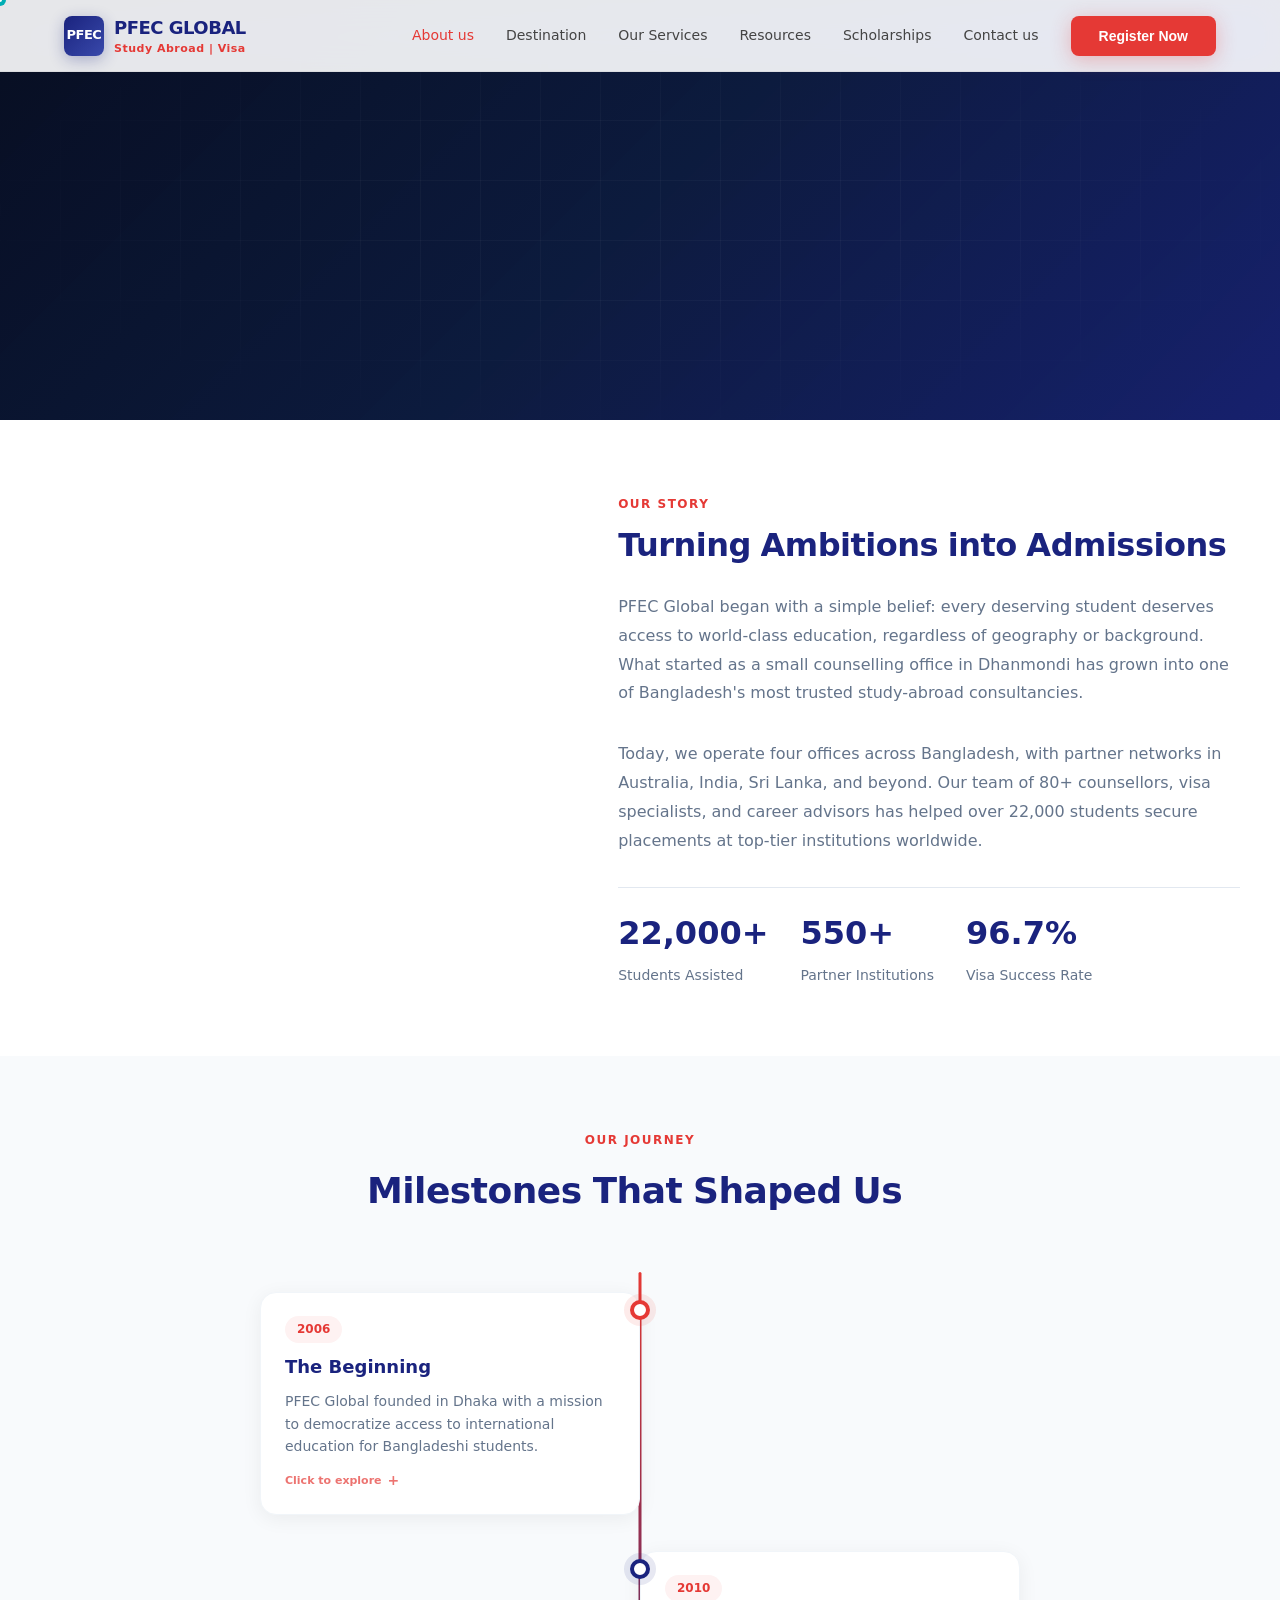
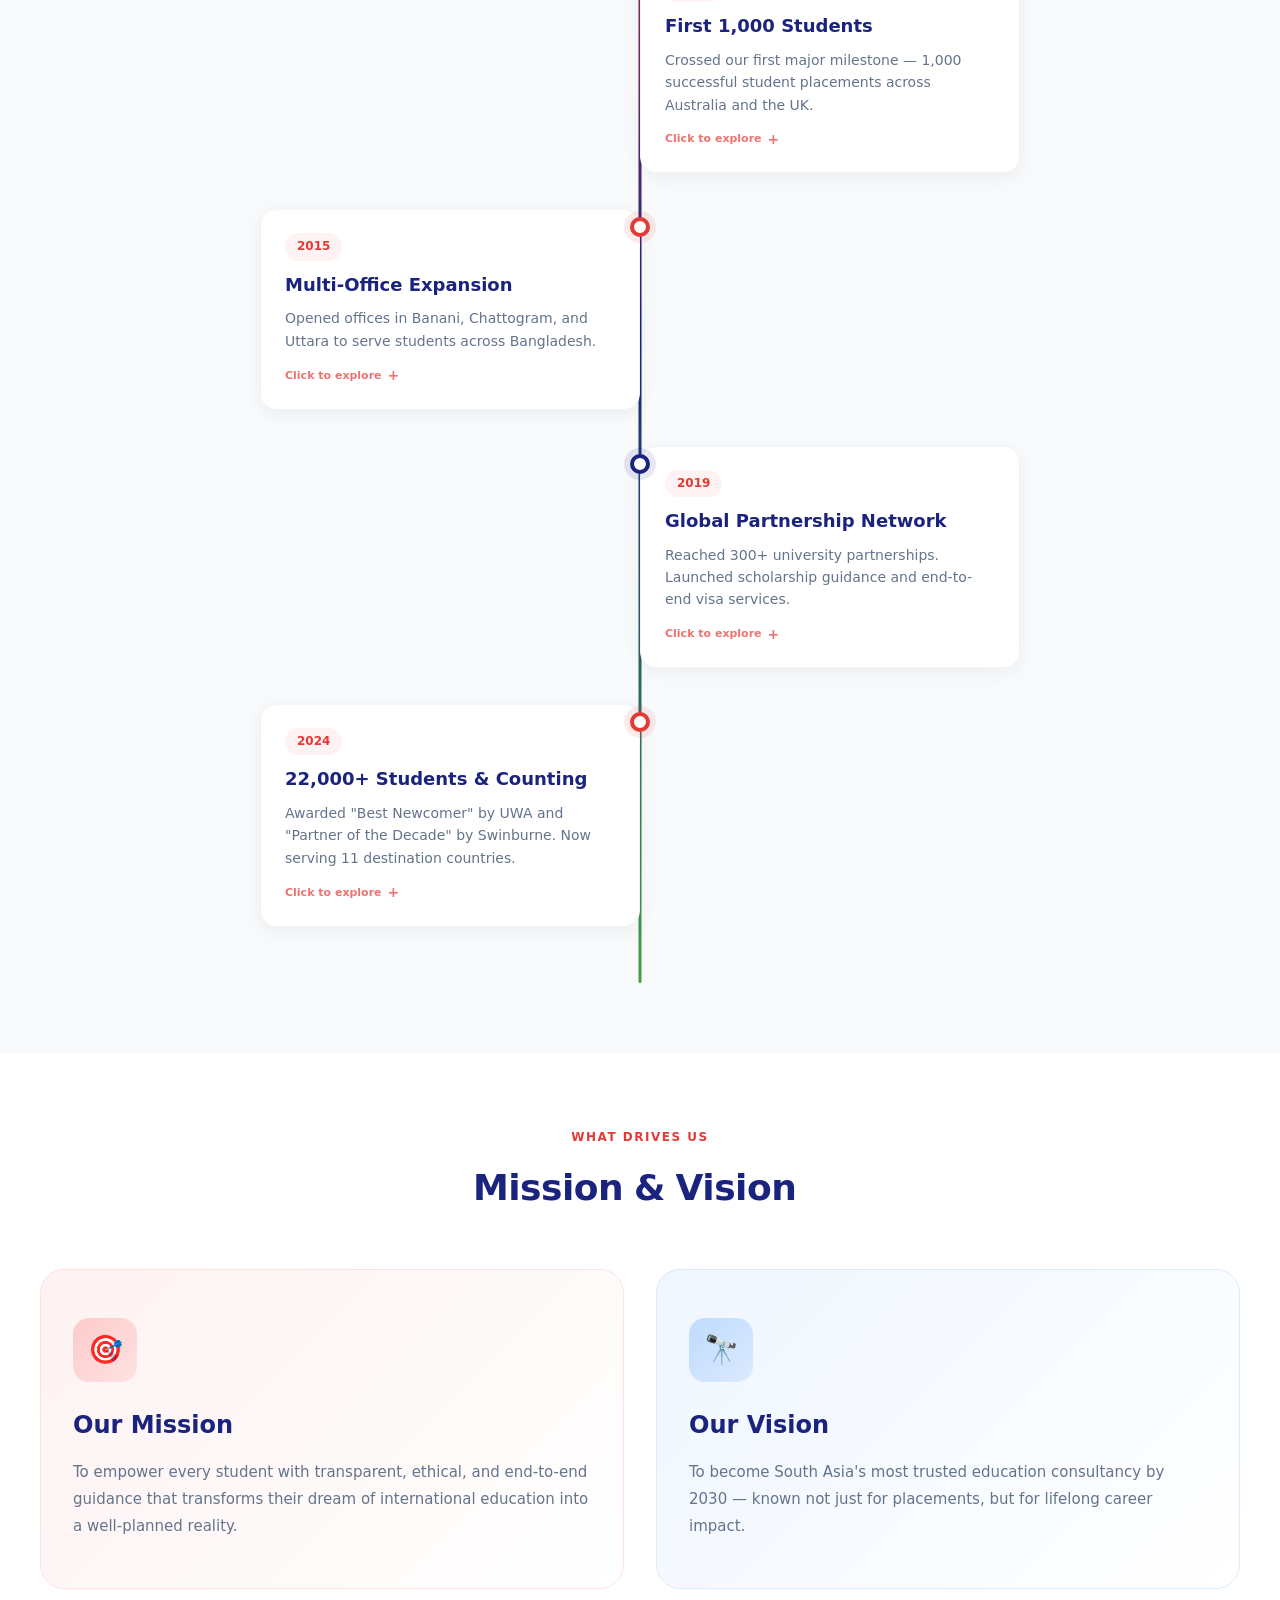
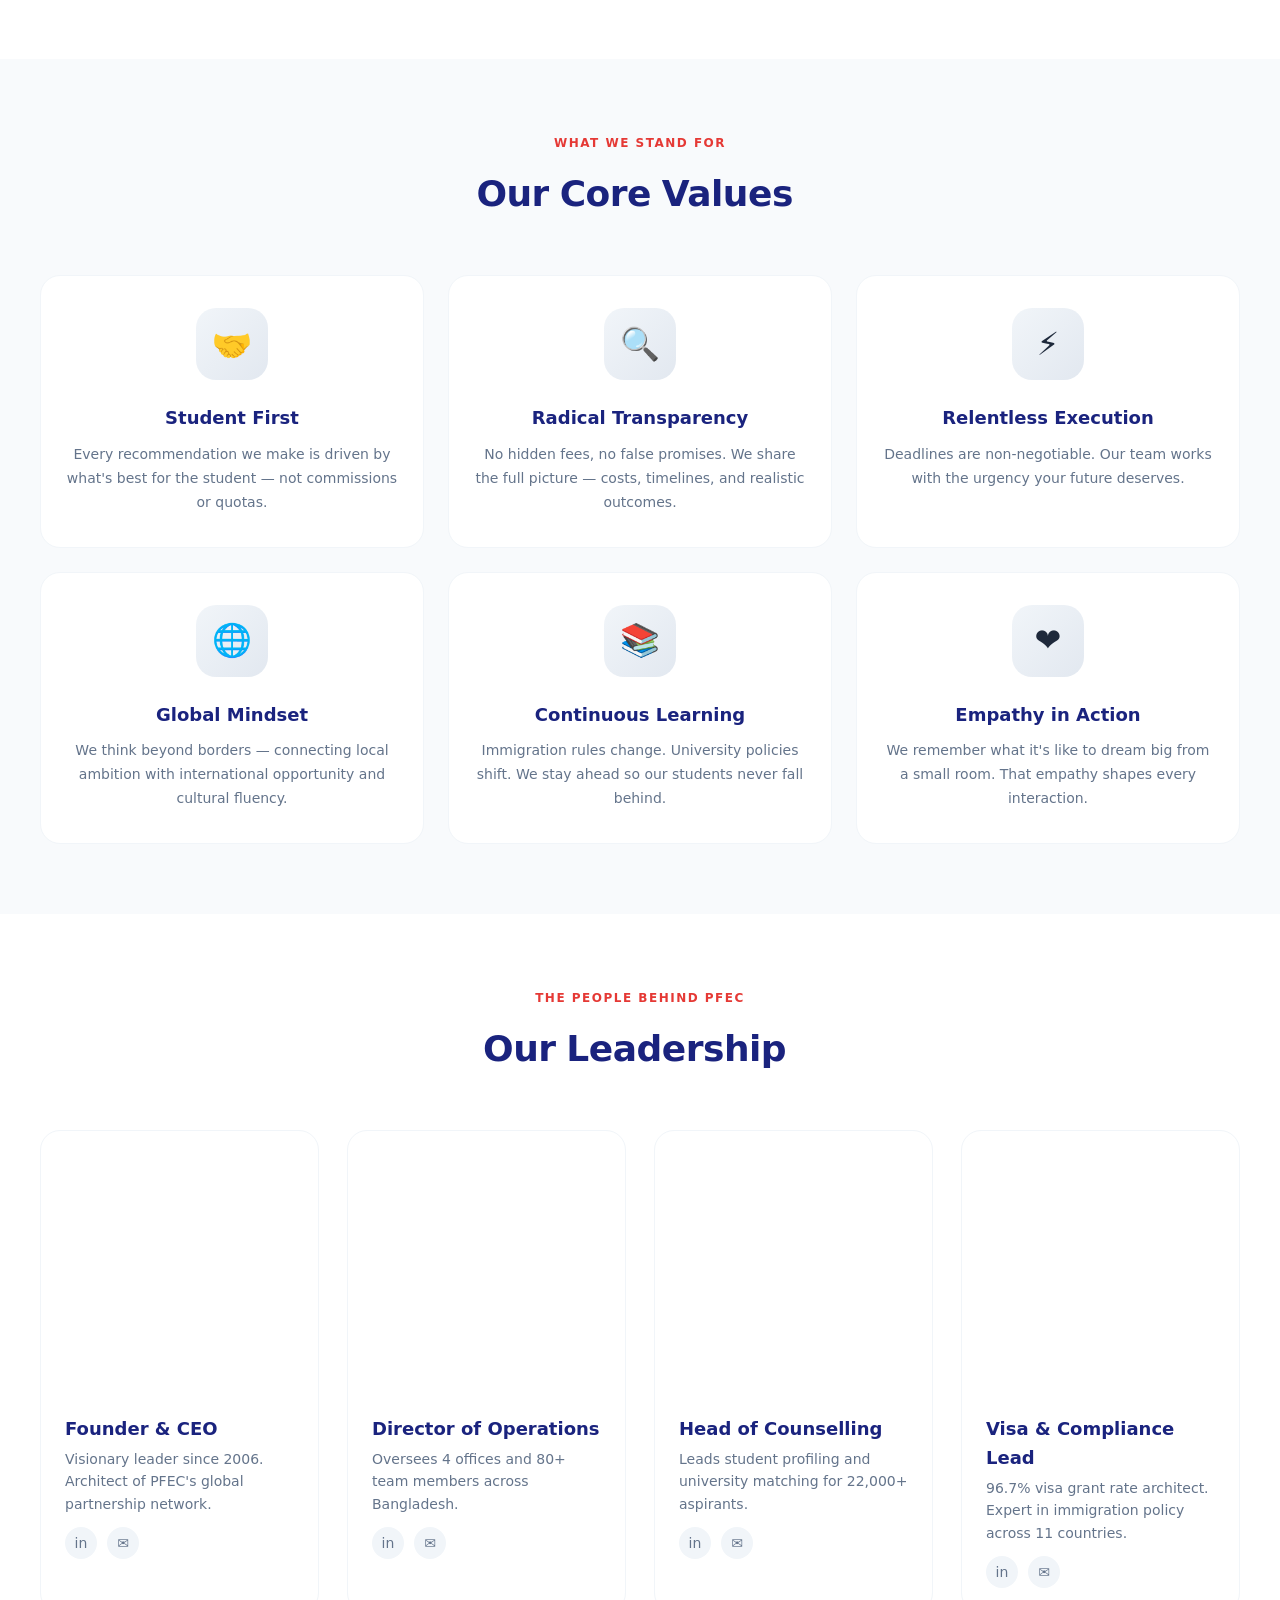
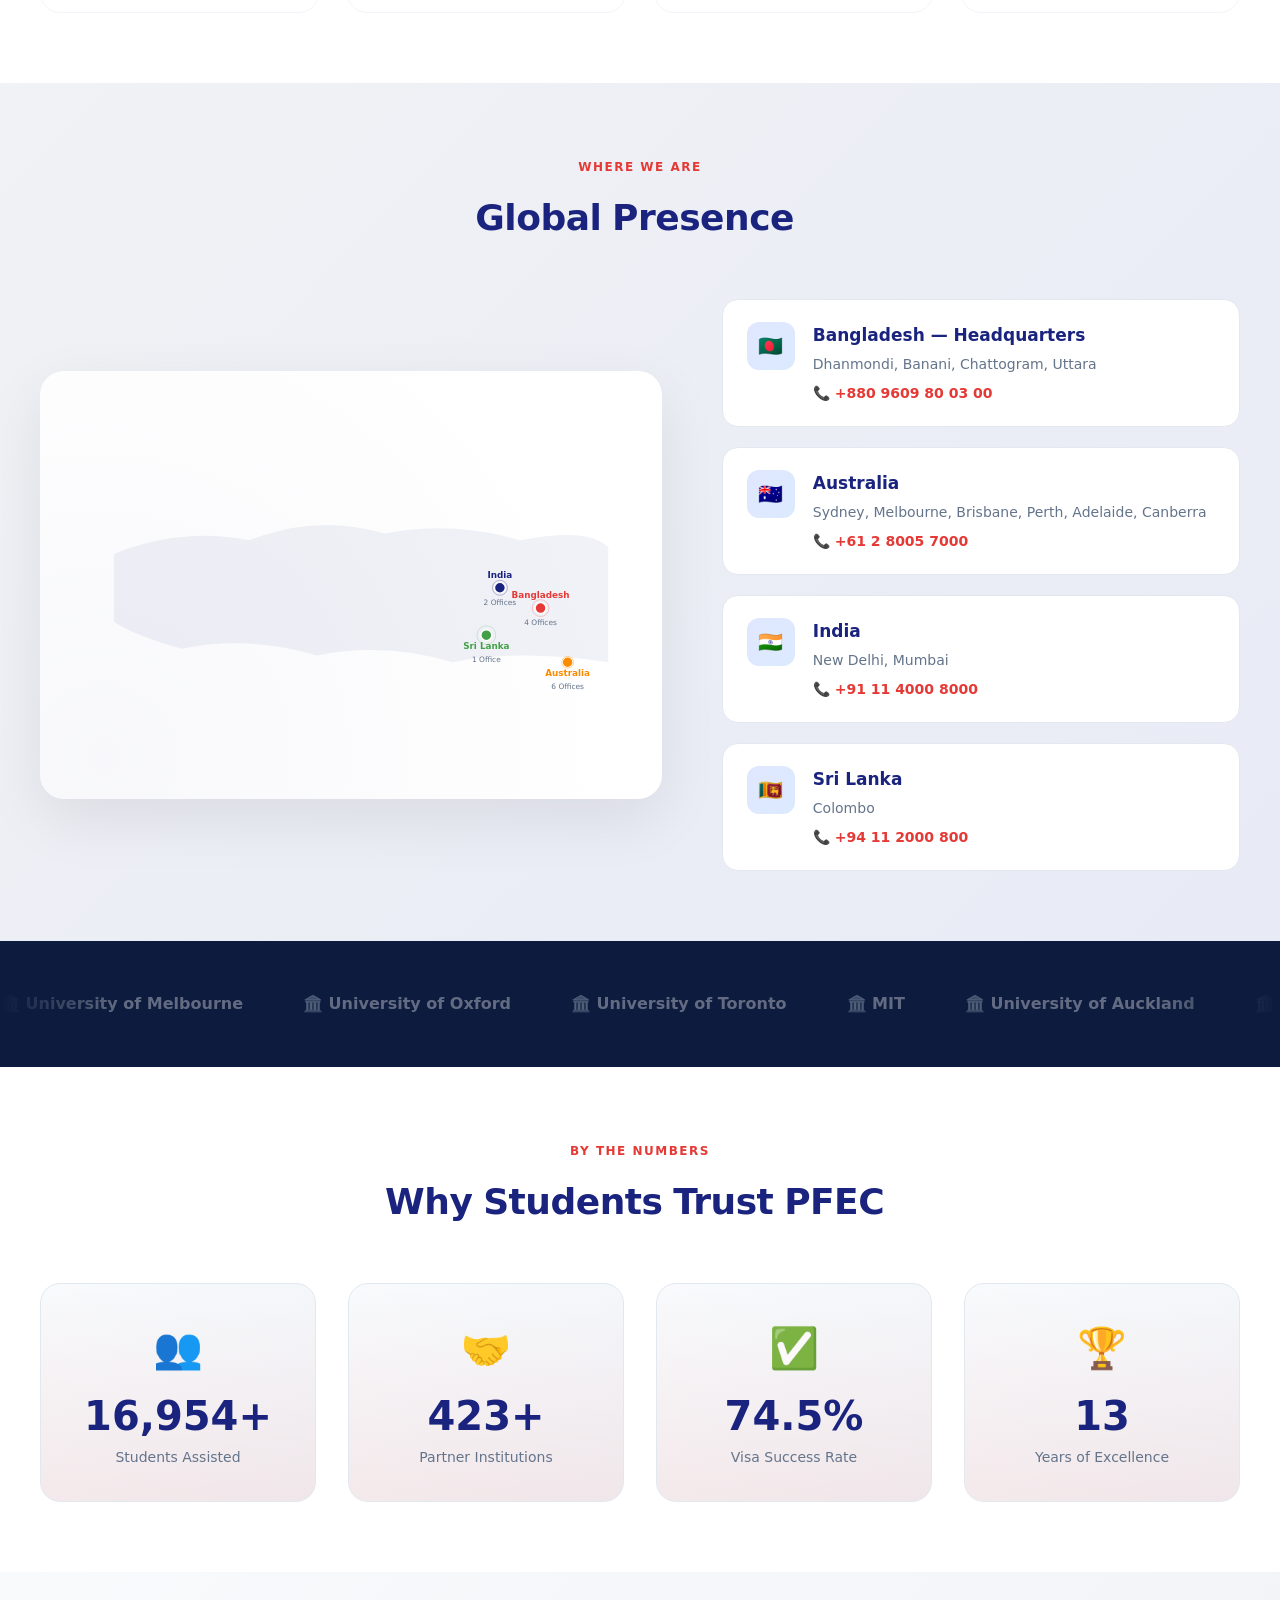
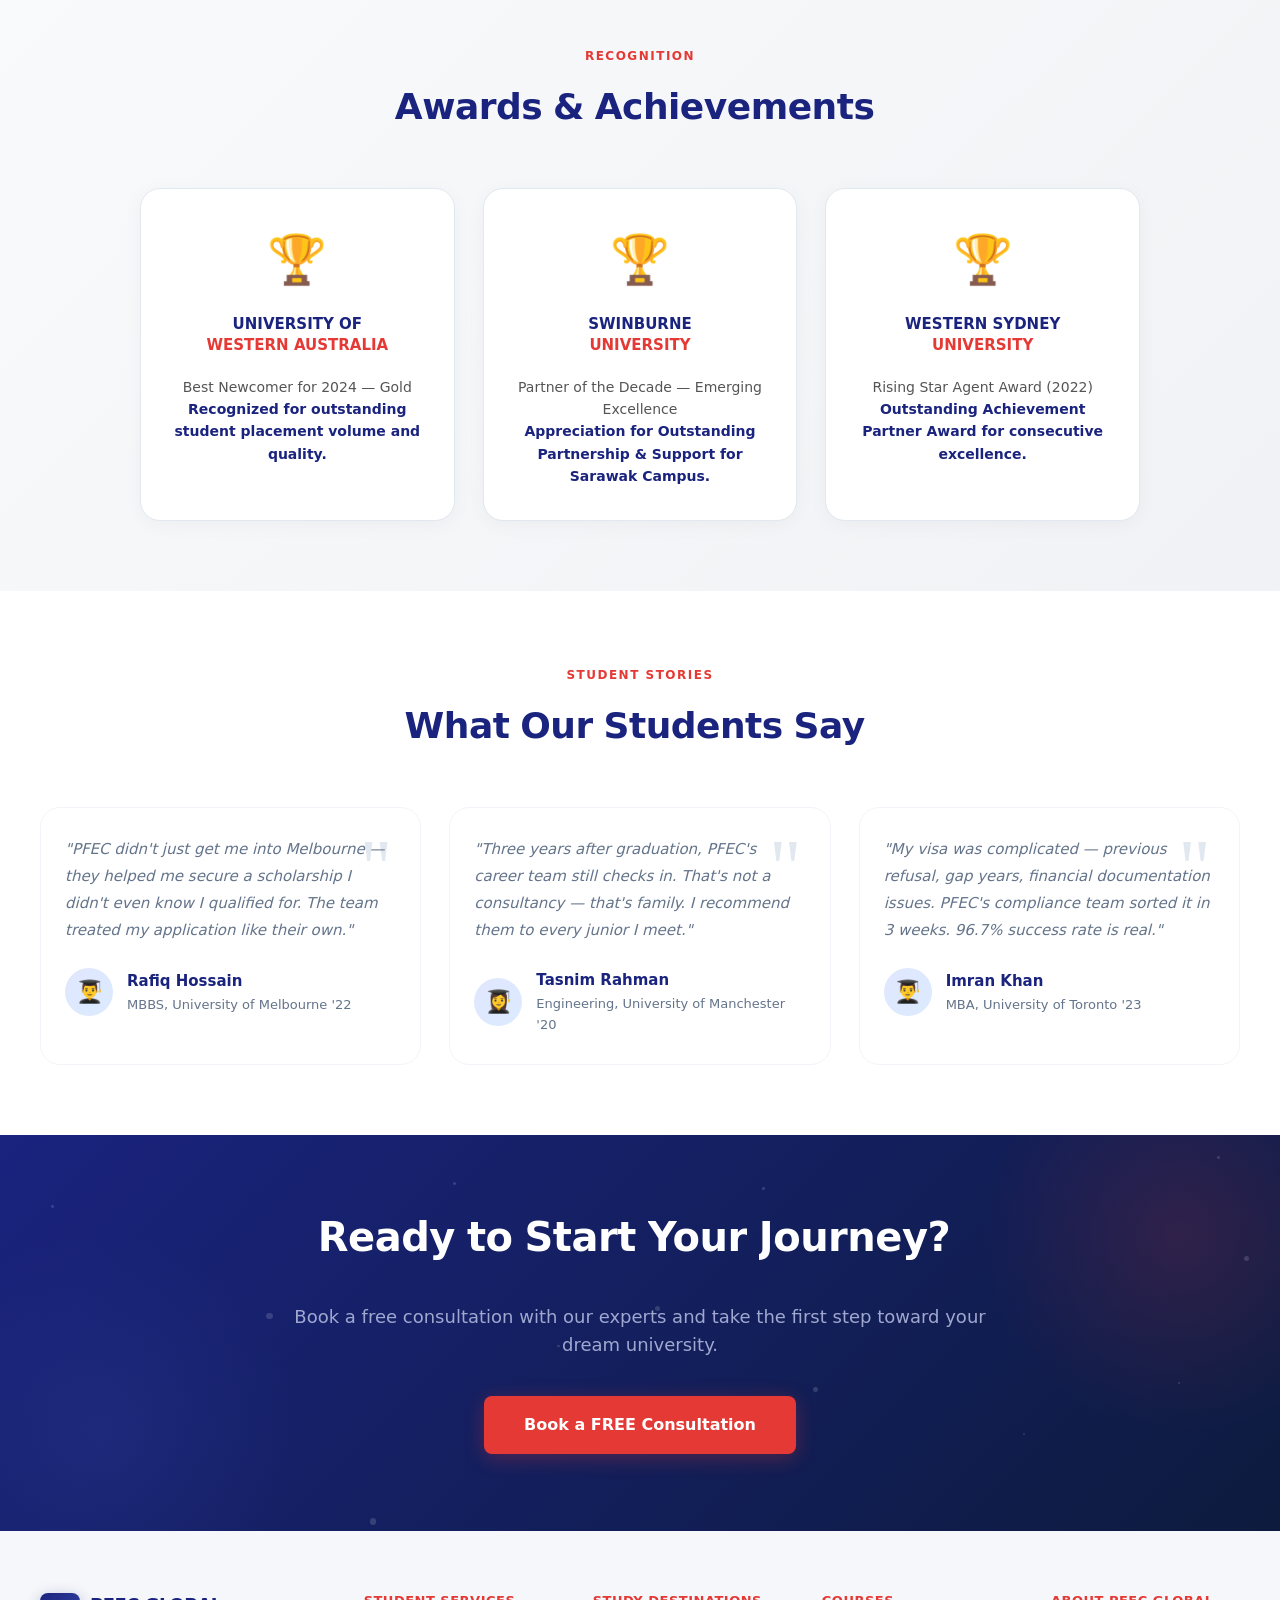
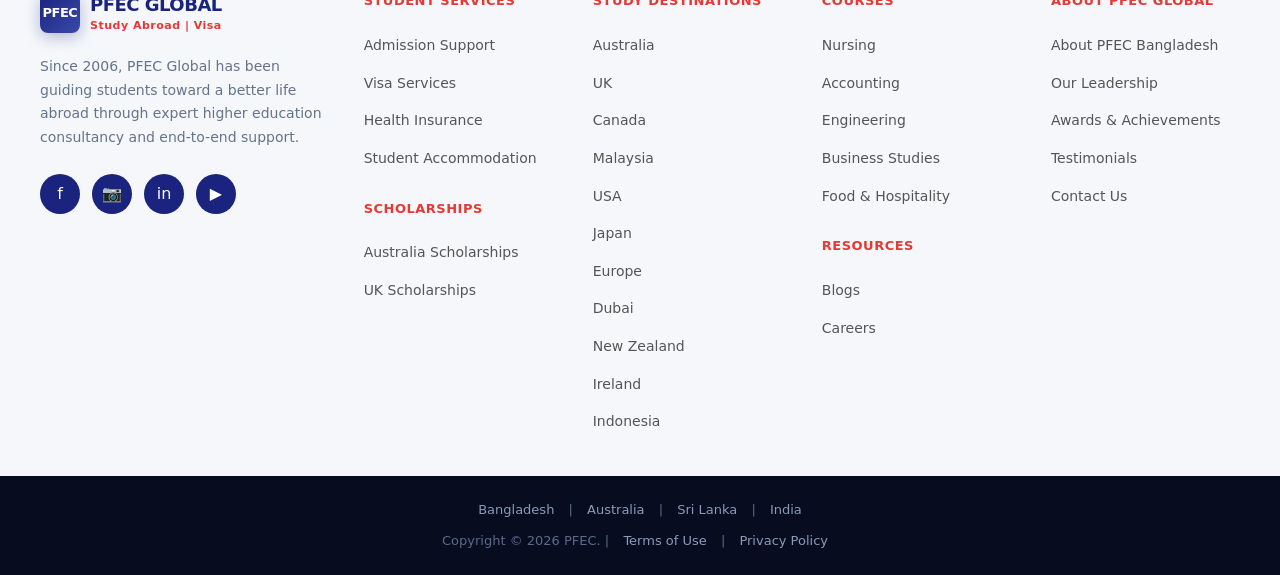
==== commit 9daeb211: "Reorganize: separate CSS/JS into folders, rename home page to index.html" ====
--- a/about.html
+++ b/about.html
@@ -4,670 +4,7 @@
 <meta charset="UTF-8">
 <meta name="viewport" content="width=device-width, initial-scale=1.0">
 <title>About Us — PFEC Global</title>
-<style>
-/* ─── BASE ─── */
-:root {
-  --navy: #0d1b3e; --navy-light: #1a237e; --red: #e53935; --red-dark: #c62828;
-  --cream: #f8f9fa; --text: #1e293b; --text-light: #64748b; --white: #ffffff;
-  --transition: cubic-bezier(0.25, 0.46, 0.45, 0.94);
-}
-* { margin: 0; padding: 0; box-sizing: border-box; }
-html { scroll-behavior: smooth; }
-body {
-  font-family: 'Segoe UI', system-ui, -apple-system, sans-serif;
-  color: var(--text); line-height: 1.6; overflow-x: hidden;
-}
-img { max-width: 100%; display: block; }
-a { text-decoration: none; color: inherit; }
-ul { list-style: none; }
-
-/* ─── CUSTOM CURSOR ─── */
-.cursor {
-  position: fixed; top: 0; left: 0; width: 12px; height: 12px;
-  background: var(--red); border-radius: 50%; pointer-events: none;
-  z-index: 99999; transform: translate(-50%, -50%);
-  transition: width 0.3s var(--transition), height 0.3s var(--transition), background 0.3s;
-  mix-blend-mode: difference;
-}
-.cursor.hover { width: 40px; height: 40px; background: rgba(229,57,53,0.2); border: 2px solid var(--red); }
-.cursor-dot {
-  position: fixed; top: 0; left: 0; width: 4px; height: 4px;
-  background: var(--white); border-radius: 50%; pointer-events: none;
-  z-index: 99999; transform: translate(-50%, -50%);
-}
-
-/* ─── SCROLL PROGRESS ─── */
-.scroll-progress {
-  position: fixed; top: 0; left: 0; height: 3px;
-  background: linear-gradient(90deg, var(--red), var(--navy-light));
-  z-index: 10001; width: 0%; transition: width 0.1s linear;
-}
-
-/* ─── SECTION INDICATOR ─── */
-.section-indicator {
-  position: fixed; left: 20px; top: 50%; transform: translateY(-50%);
-  z-index: 999; display: flex; flex-direction: column; gap: 14px;
-  opacity: 0; pointer-events: none; transition: opacity 0.4s;
-}
-.section-indicator.visible { opacity: 1; pointer-events: all; }
-.section-indicator a {
-  width: 10px; height: 10px; border-radius: 50%; background: #cbd5e1;
-  position: relative; transition: all 0.3s var(--transition); cursor: none;
-}
-.section-indicator a.active {
-  background: var(--red); transform: scale(1.4);
-  box-shadow: 0 0 0 4px rgba(229,57,53,0.15);
-}
-.section-indicator a::after {
-  content: attr(data-label); position: absolute; left: 22px; top: 50%; transform: translateY(-50%);
-  font-size: 11px; font-weight: 600; color: var(--navy-light); white-space: nowrap;
-  opacity: 0; transition: opacity 0.3s, transform 0.3s; pointer-events: none;
-}
-.section-indicator a:hover::after { opacity: 1; transform: translateY(-50%) translateX(4px); }
-
-/* ─── HEADER ─── */
-header {
-  position: fixed; top: 0; left: 0; right: 0; z-index: 1000;
-  background: rgba(255,255,255,0.9); backdrop-filter: blur(20px) saturate(180%);
-  -webkit-backdrop-filter: blur(20px) saturate(180%);
-  border-bottom: 1px solid rgba(0,0,0,0.05); transition: all 0.4s var(--transition);
-}
-header.scrolled { box-shadow: 0 4px 30px rgba(0,0,0,0.08); }
-.nav-container {
-  max-width: 1200px; margin: 0 auto; display: flex; align-items: center; justify-content: space-between;
-  padding: 14px 24px; transition: padding 0.3s var(--transition);
-}
-header.scrolled .nav-container { padding: 10px 24px; }
-.logo {
-  display: flex; align-items: center; gap: 10px;
-  font-weight: 800; font-size: 18px; color: var(--navy-light); letter-spacing: -0.5px;
-}
-.logo-icon {
-  width: 40px; height: 40px; background: linear-gradient(135deg, var(--navy-light), #3949ab);
-  border-radius: 8px; display: flex; align-items: center; justify-content: center;
-  color: #fff; font-weight: 900; font-size: 13px;
-  box-shadow: 0 4px 15px rgba(26,35,126,0.3); transition: transform 0.3s var(--transition);
-}
-.logo:hover .logo-icon { transform: rotate(5deg) scale(1.05); }
-.logo span { color: var(--red); font-weight: 600; font-size: 11px; display: block; margin-top: -3px; letter-spacing: 0.5px; }
-.nav-links { display: flex; gap: 32px; align-items: center; }
-.nav-links a {
-  font-size: 14px; font-weight: 500; color: #444; position: relative; padding: 4px 0; transition: color 0.3s;
-}
-.nav-links a::after {
-  content: ''; position: absolute; bottom: 0; left: 0; width: 0; height: 2px;
-  background: var(--red); border-radius: 2px; transition: width 0.3s var(--transition);
-}
-.nav-links a:hover { color: var(--red); }
-.nav-links a:hover::after { width: 100%; }
-.dropdown::after { content: "▾"; font-size: 9px; margin-left: 5px; color: #888; display: inline-block; transition: transform 0.3s; }
-.dropdown:hover::after { transform: rotate(180deg); color: var(--red); }
-.btn-primary {
-  background: var(--red); color: #fff; padding: 12px 28px; border-radius: 8px;
-  font-weight: 600; font-size: 14px; border: none; cursor: none; position: relative; overflow: hidden;
-  transition: transform 0.3s var(--transition), box-shadow 0.3s;
-  box-shadow: 0 4px 20px rgba(229,57,53,0.3);
-}
-.btn-primary::before {
-  content: ''; position: absolute; top: 50%; left: 50%; width: 0; height: 0;
-  background: rgba(255,255,255,0.2); border-radius: 50%; transform: translate(-50%,-50%);
-  transition: width 0.6s, height 0.6s;
-}
-.btn-primary:hover::before { width: 300px; height: 300px; }
-.btn-primary:hover { transform: translateY(-2px); box-shadow: 0 8px 30px rgba(229,57,53,0.4); }
-.mobile-menu { display: none; font-size: 24px; cursor: none; }
-
-/* ─── HERO ─── */
-.page-hero {
-  min-height: 420px; position: relative; overflow: hidden;
-  display: flex; align-items: center; color: #fff;
-  background: var(--navy);
-}
-.hero-bg-img {
-  position: absolute; inset: 0;
-  background: url('https://images.unsplash.com/photo-1523050854058-8df90110c9f1?w=1920&q=80') center/cover no-repeat;
-  will-change: transform;
-}
-.hero-overlay {
-  position: absolute; inset: 0;
-  background: linear-gradient(135deg, rgba(7,13,31,0.92) 0%, rgba(13,27,62,0.85) 50%, rgba(26,35,126,0.75) 100%);
-}
-.hero-grid {
-  position: absolute; inset: 0;
-  background-image: linear-gradient(rgba(255,255,255,0.03) 1px, transparent 1px), linear-gradient(90deg, rgba(255,255,255,0.03) 1px, transparent 1px);
-  background-size: 60px 60px;
-  mask-image: radial-gradient(ellipse at center, black 30%, transparent 80%);
-  -webkit-mask-image: radial-gradient(ellipse at center, black 30%, transparent 80%);
-}
-.hero-content { position: relative; z-index: 2; max-width: 1200px; margin: 0 auto; padding: 120px 24px 60px; width: 100%; }
-@media (max-width: 576px) {
-  .page-hero { min-height: auto; }
-  .hero-content { padding: 100px 24px 40px; }
-  .page-hero h1 { font-size: 28px; margin-bottom: 12px; }
-  .page-hero p { font-size: 15px; }
-  .breadcrumb { margin-bottom: 14px; }
-}
-
-.breadcrumb {
-  display: flex; align-items: center; gap: 10px; font-size: 13px; color: #94a3b8; margin-bottom: 24px;
-  opacity: 0; transform: translateY(10px); animation: fadeUp 0.6s var(--transition) 0.2s forwards;
-}
-.breadcrumb a { color: #cbd5e1; transition: color 0.3s; }
-.breadcrumb a:hover { color: var(--red); }
-.page-hero h1 {
-  font-size: clamp(36px, 5.5vw, 56px); font-weight: 800; margin-bottom: 20px;
-  line-height: 1.1; letter-spacing: -1.5px; max-width: 650px;
-  opacity: 0; transform: translateY(30px); animation: fadeUp 0.8s var(--transition) 0.4s forwards;
-}
-.page-hero p {
-  font-size: 18px; color: #a0a8d0; max-width: 540px; line-height: 1.7;
-  opacity: 0; transform: translateY(20px); animation: fadeUp 0.8s var(--transition) 0.6s forwards;
-}
-
-/* ─── TEXT REVEAL UTILITY ─── */
-.text-reveal { overflow: hidden; display: block; }
-.text-reveal-inner {
-  display: block; transform: translateY(110%);
-  transition: transform 1s var(--transition);
-}
-.text-reveal.visible .text-reveal-inner { transform: translateY(0); }
-
-/* ─── CLIP REVEAL ─── */
-.clip-reveal {
-  clip-path: inset(0 100% 0 0);
-  transition: clip-path 1.2s var(--transition);
-}
-.clip-reveal.visible { clip-path: inset(0 0 0 0); }
-.clip-reveal-left {
-  clip-path: inset(0 0 0 100%);
-  transition: clip-path 1.2s var(--transition);
-}
-.clip-reveal-left.visible { clip-path: inset(0 0 0 0); }
-
-/* ─── REVEAL UTILITIES ─── */
-.reveal { opacity: 0; transform: translateY(30px); transition: opacity 0.6s var(--transition), transform 0.6s var(--transition); }
-.reveal.visible { opacity: 1; transform: translateY(0); }
-.reveal-left { opacity: 0; transform: translateX(-40px); transition: all 0.6s var(--transition); }
-.reveal-left.visible { opacity: 1; transform: translateX(0); }
-.reveal-right { opacity: 0; transform: translateX(40px); transition: all 0.6s var(--transition); }
-.reveal-right.visible { opacity: 1; transform: translateX(0); }
-.reveal-scale { opacity: 0; transform: scale(0.95); transition: all 0.6s var(--transition); }
-.reveal-scale.visible { opacity: 1; transform: scale(1); }
-.stagger-children > *:nth-child(1) { transition-delay: 0ms; }
-.stagger-children > *:nth-child(2) { transition-delay: 100ms; }
-.stagger-children > *:nth-child(3) { transition-delay: 200ms; }
-.stagger-children > *:nth-child(4) { transition-delay: 300ms; }
-.stagger-children > *:nth-child(5) { transition-delay: 400ms; }
-.stagger-children > *:nth-child(6) { transition-delay: 500ms; }
-
-/* ─── SECTIONS ─── */
-.section { padding: 70px 24px; position: relative; }
-.container { max-width: 1200px; margin: 0 auto; }
-.section-header { text-align: center; margin-bottom: 36px; }
-.section-header h2 {
-  font-size: clamp(26px, 3.5vw, 36px); color: var(--navy-light);
-  margin-bottom: 16px; font-weight: 800; letter-spacing: -0.5px;
-}
-.section-header p { color: var(--text-light); font-size: 16px; max-width: 600px; margin: 0 auto; line-height: 1.7; }
-.section-label {
-  display: inline-block; font-size: 12px; font-weight: 700; color: var(--red);
-  text-transform: uppercase; letter-spacing: 1.5px; margin-bottom: 12px;
-}
-
-/* ─── OUR STORY ─── */
-.story-section { background: var(--white); }
-.story-grid {
-  display: grid; grid-template-columns: 1fr 1.2fr; gap: 60px; align-items: center;
-}
-.story-visual {
-  position: relative; border-radius: 20px; overflow: hidden;
-  background: linear-gradient(135deg, #e0e7ff, #dbeafe); min-height: 420px;
-  display: flex; align-items: center; justify-content: center;
-}
-.story-visual::before {
-  content: ''; position: absolute; inset: 0;
-  background: radial-gradient(circle at 30% 70%, rgba(229,57,53,0.08), transparent 60%);
-}
-.story-visual-inner {
-  position: relative; z-index: 2; text-align: center; padding: 40px;
-}
-.story-visual-inner .big-num {
-  font-size: 120px; font-weight: 800; color: var(--navy-light); opacity: 0.15; line-height: 1;
-  position: absolute; top: 20px; left: 30px;
-}
-.story-visual-inner h3 {
-  font-size: 28px; font-weight: 700; color: var(--navy-light); margin-bottom: 16px; position: relative; z-index: 2;
-}
-.story-visual-inner p { font-size: 16px; color: var(--text-light); line-height: 1.7; position: relative; z-index: 2; }
-.story-content h3 {
-  font-size: 32px; font-weight: 800; color: var(--navy-light); margin-bottom: 20px; line-height: 1.2; letter-spacing: -0.5px;
-}
-.story-content > p {
-  font-size: 16px; color: var(--text-light); line-height: 1.8; margin-bottom: 32px;
-}
-.story-stats-inline {
-  display: flex; gap: 32px; padding-top: 20px; border-top: 1px solid #e2e8f0;
-}
-.story-stat h4 { font-size: 32px; font-weight: 800; color: var(--navy-light); }
-.story-stat p { font-size: 14px; color: var(--text-light); margin-top: 4px; }
-
-/* ─── TIMELINE ─── */
-.timeline-section { background: #f8fafc; }
-.timeline {
-  max-width: 900px; margin: 0 auto; position: relative; padding: 20px 0;
-}
-.timeline::before {
-  content: ''; position: absolute; left: 50%; top: 0; bottom: 0; width: 3px;
-  background: linear-gradient(to bottom, var(--red), var(--navy-light), #43a047);
-  transform: translateX(-50%); border-radius: 2px;
-}
-.timeline-item {
-  display: flex; justify-content: flex-end; padding-right: 50%; position: relative; margin-bottom: 36px;
-  cursor: none;
-}
-.timeline-item:nth-child(even) { justify-content: flex-start; padding-right: 0; padding-left: 50%; }
-.timeline-dot {
-  position: absolute; left: 50%; top: 8px; width: 20px; height: 20px;
-  background: var(--white); border: 4px solid var(--red); border-radius: 50%;
-  transform: translateX(-50%); z-index: 2; box-shadow: 0 0 0 6px rgba(229,57,53,0.1);
-  transition: transform 0.3s, box-shadow 0.3s;
-}
-.timeline-item:hover .timeline-dot { transform: translateX(-50%) scale(1.3); box-shadow: 0 0 0 10px rgba(229,57,53,0.15); }
-.timeline-item:nth-child(even) .timeline-dot { border-color: var(--navy-light); box-shadow: 0 0 0 6px rgba(26,35,126,0.1); }
-.timeline-item:nth-child(even):hover .timeline-dot { box-shadow: 0 0 0 10px rgba(26,35,126,0.15); }
-.timeline-card {
-  background: var(--white); padding: 22px 24px; border-radius: 16px;
-  max-width: 380px; box-shadow: 0 4px 20px rgba(0,0,0,0.06);
-  border: 1px solid #f1f5f9; transition: all 0.3s var(--transition);
-  cursor: pointer; position: relative; overflow: hidden;
-}
-.timeline-card:hover { transform: translateY(-4px); box-shadow: 0 12px 40px rgba(0,0,0,0.1); border-color: #e2e8f0; }
-.timeline-card .expand-hint {
-  font-size: 11px; color: var(--red); font-weight: 600; margin-top: 12px;
-  display: flex; align-items: center; gap: 6px; opacity: 0.7; transition: opacity 0.3s;
-}
-.timeline-card:hover .expand-hint { opacity: 1; }
-.timeline-card .expand-hint::after { content: '+'; font-size: 14px; transition: transform 0.3s; }
-.timeline-card.expanded .expand-hint::after { content: '−'; }
-.timeline-details {
-  max-height: 0; overflow: hidden; transition: max-height 0.5s var(--transition), opacity 0.4s, padding 0.4s;
-  opacity: 0; padding-top: 0;
-}
-.timeline-card.expanded .timeline-details {
-  max-height: 300px; opacity: 1; padding-top: 16px;
-}
-.timeline-details ul { list-style: disc; padding-left: 18px; }
-.timeline-details li { font-size: 14px; color: var(--text-light); line-height: 1.7; margin-bottom: 6px; }
-.timeline-year {
-  display: inline-block; font-size: 12px; font-weight: 800; color: var(--red);
-  background: #fef2f2; padding: 4px 12px; border-radius: 20px; margin-bottom: 10px;
-}
-.timeline-card h4 { font-size: 18px; font-weight: 700; color: var(--navy-light); margin-bottom: 8px; }
-.timeline-card p { font-size: 14px; color: var(--text-light); line-height: 1.6; }
-
-/* ─── MISSION VISION ─── */
-.mission-section { background: var(--white); }
-.mv-grid { display: grid; grid-template-columns: 1fr 1fr; gap: 32px; perspective: 1200px; }
-.mv-card {
-  padding: 0; border-radius: 24px; position: relative;
-  transition: transform 0.6s var(--transition); transform-style: preserve-3d;
-  min-height: 320px; cursor: none;
-}
-.mv-card:hover { transform: rotateY(180deg); }
-.mv-face {
-  position: absolute; inset: 0; backface-visibility: hidden;
-  border-radius: 24px; padding: 36px 32px;
-  display: flex; flex-direction: column; justify-content: center;
-}
-.mv-face.front { z-index: 2; }
-.mv-face.back {
-  transform: rotateY(180deg); z-index: 1;
-  background: var(--navy-light); color: #fff;
-}
-.mv-card.mission .front {
-  background: linear-gradient(135deg, #fef2f2 0%, #fff 100%);
-  border: 1px solid #fee2e2;
-}
-.mv-card.vision .front {
-  background: linear-gradient(135deg, #eff6ff 0%, #fff 100%);
-  border: 1px solid #dbeafe;
-}
-.mv-icon {
-  width: 64px; height: 64px; border-radius: 16px;
-  display: flex; align-items: center; justify-content: center;
-  font-size: 28px; margin-bottom: 24px;
-}
-.mv-card.mission .mv-icon { background: linear-gradient(135deg, #fecaca, #fee2e2); }
-.mv-card.vision .mv-icon { background: linear-gradient(135deg, #bfdbfe, #dbeafe); }
-.mv-card h3 { font-size: 24px; font-weight: 800; color: var(--navy-light); margin-bottom: 14px; }
-.mv-card p { font-size: 15px; color: var(--text-light); line-height: 1.8; }
-.mv-face.back h3 { color: #fff; }
-.mv-face.back p { color: #cbd5e1; }
-.mv-face.back .quote-icon { font-size: 40px; opacity: 0.2; margin-bottom: 12px; }
-
-/* ─── CORE VALUES ─── */
-.values-section { background: #f8fafc; }
-.values-grid { display: grid; grid-template-columns: repeat(3, 1fr); gap: 24px; }
-.value-card {
-  background: var(--white); padding: 32px 24px; border-radius: 20px;
-  border: 1px solid #f1f5f9; text-align: center;
-  transition: all 0.4s var(--transition); position: relative; overflow: hidden;
-}
-.value-card::before {
-  content: ''; position: absolute; top: 0; left: 0; right: 0; height: 4px;
-  background: linear-gradient(90deg, var(--red), var(--navy-light)); opacity: 0;
-  transition: opacity 0.3s;
-}
-.value-card:hover::before { opacity: 1; }
-.value-card:hover {
-  transform: translateY(-8px); box-shadow: 0 20px 50px rgba(0,0,0,0.08);
-  border-color: #e2e8f0;
-}
-.value-icon {
-  width: 72px; height: 72px; border-radius: 20px;
-  display: flex; align-items: center; justify-content: center;
-  font-size: 32px; margin: 0 auto 24px;
-  background: linear-gradient(135deg, #f1f5f9, #e2e8f0);
-  transition: transform 0.4s var(--transition);
-}
-.value-card:hover .value-icon { transform: scale(1.1) rotate(-5deg); }
-.value-card h4 { font-size: 18px; font-weight: 700; color: var(--navy-light); margin-bottom: 10px; }
-.value-card p { font-size: 14px; color: var(--text-light); line-height: 1.7; }
-
-/* ─── LEADERSHIP ─── */
-.leadership-section { background: var(--white); }
-.team-grid { display: grid; grid-template-columns: repeat(4, 1fr); gap: 28px; }
-.team-card {
-  background: var(--white); border-radius: 20px; overflow: hidden;
-  border: 1px solid #f1f5f9; position: relative;
-  transition: all 0.4s var(--transition);
-}
-.team-card:hover { transform: translateY(-8px); box-shadow: 0 20px 50px rgba(0,0,0,0.1); }
-.team-photo {
-  height: 260px; position: relative; overflow: hidden;
-  background: linear-gradient(135deg, #e0e7ff, #dbeafe);
-  clip-path: inset(0 0 0 0);
-  transition: clip-path 0.8s var(--transition);
-}
-.team-photo.reveal-photo {
-  clip-path: inset(0 100% 0 0);
-}
-.team-photo.reveal-photo.visible {
-  clip-path: inset(0 0 0 0);
-}
-.team-photo::after {
-  content: ''; position: absolute; bottom: 0; left: 0; right: 0; height: 60%;
-  background: linear-gradient(to top, rgba(13,27,62,0.6), transparent);
-}
-.team-photo-placeholder {
-  position: absolute; inset: 0; display: flex; align-items: center; justify-content: center;
-  font-size: 64px; opacity: 0.3;
-}
-.team-info { padding: 24px; }
-.team-info h4 { font-size: 18px; font-weight: 700; color: var(--navy-light); margin-bottom: 4px; }
-.team-info p { font-size: 14px; color: var(--text-light); margin-bottom: 12px; }
-.team-social { display: flex; gap: 10px; }
-.team-social a {
-  width: 32px; height: 32px; border-radius: 50%; background: #f1f5f9;
-  display: flex; align-items: center; justify-content: center;
-  font-size: 14px; color: var(--text-light); transition: all 0.3s;
-}
-.team-social a:hover { background: var(--red); color: #fff; transform: translateY(-2px); }
-
-.team-hover-overlay {
-  position: absolute; inset: 0; background: linear-gradient(to top, var(--navy-light), rgba(13,27,62,0.9));
-  display: flex; flex-direction: column; justify-content: flex-end;
-  padding: 24px; color: #fff; opacity: 0; transform: translateY(20px);
-  transition: all 0.4s var(--transition); pointer-events: none;
-}
-.team-card:hover .team-hover-overlay { opacity: 1; transform: translateY(0); pointer-events: all; }
-.team-hover-overlay h5 { font-size: 16px; font-weight: 700; margin-bottom: 8px; }
-.team-hover-overlay p { font-size: 13px; color: #cbd5e1; line-height: 1.6; margin-bottom: 14px; }
-.team-hover-overlay a {
-  font-size: 13px; font-weight: 600; color: #ffab91; display: inline-flex; align-items: center; gap: 6px;
-  transition: gap 0.3s;
-}
-.team-hover-overlay a:hover { gap: 10px; }
-
-/* ─── GLOBAL PRESENCE ─── */
-.presence-section { background: linear-gradient(135deg, #f0f2f5 0%, #e8eaf6 100%); }
-.presence-grid { display: grid; grid-template-columns: 1.2fr 1fr; gap: 60px; align-items: center; }
-.presence-map {
-  background: var(--white); border-radius: 24px; padding: 40px;
-  box-shadow: 0 20px 60px rgba(0,0,0,0.08); position: relative; overflow: hidden;
-}
-.presence-map::before {
-  content: ''; position: absolute; top: -50%; left: -50%; width: 200%; height: 200%;
-  background: radial-gradient(circle at 30% 70%, rgba(26,35,126,0.03), transparent 50%);
-}
-.presence-map svg { position: relative; z-index: 2; }
-.map-marker {
-  cursor: none; transition: transform 0.3s;
-}
-.map-marker:hover { transform: scale(1.3); }
-.map-tooltip {
-  position: absolute; background: var(--white); padding: 16px 20px; border-radius: 12px;
-  box-shadow: 0 8px 30px rgba(0,0,0,0.15); border: 1px solid #e2e8f0;
-  pointer-events: none; opacity: 0; transform: translateY(10px) scale(0.95);
-  transition: all 0.3s var(--transition); z-index: 10; min-width: 200px;
-}
-.map-tooltip.active { opacity: 1; transform: translateY(0) scale(1); }
-.map-tooltip h5 { font-size: 14px; font-weight: 700; color: var(--navy-light); margin-bottom: 4px; }
-.map-tooltip p { font-size: 12px; color: var(--text-light); line-height: 1.5; margin-bottom: 4px; }
-.map-tooltip a { font-size: 12px; color: var(--red); font-weight: 600; }
-
-.presence-offices { display: flex; flex-direction: column; gap: 20px; }
-.presence-office {
-  background: var(--white); padding: 22px 24px; border-radius: 16px;
-  border: 1px solid #e2e8f0; display: flex; align-items: flex-start; gap: 18px;
-  transition: all 0.3s var(--transition);
-}
-.presence-office:hover { transform: translateX(8px); border-color: var(--navy-light); box-shadow: 0 8px 30px rgba(0,0,0,0.08); }
-.presence-office .office-icon {
-  width: 48px; height: 48px; border-radius: 12px;
-  background: linear-gradient(135deg, #e0e7ff, #dbeafe);
-  display: flex; align-items: center; justify-content: center;
-  font-size: 20px; flex-shrink: 0;
-}
-.presence-office h4 { font-size: 17px; font-weight: 700; color: var(--navy-light); margin-bottom: 4px; }
-.presence-office p { font-size: 14px; color: var(--text-light); line-height: 1.6; }
-.presence-office .phone { color: var(--red); font-weight: 600; font-size: 14px; margin-top: 6px; }
-
-/* ─── PARTNERS MARQUEE ─── */
-.partners-section { background: var(--navy); padding: 50px 0; overflow: hidden; position: relative; }
-.partners-section::before, .partners-section::after {
-  content: ''; position: absolute; top: 0; bottom: 0; width: 120px; z-index: 2; pointer-events: none;
-}
-.partners-section::before { left: 0; background: linear-gradient(to right, var(--navy), transparent); }
-.partners-section::after { right: 0; background: linear-gradient(to left, var(--navy), transparent); }
-.partners-track {
-  display: flex; gap: 60px; width: max-content;
-  animation: marquee 35s linear infinite;
-}
-.partner-item {
-  display: flex; align-items: center; gap: 12px;
-  color: rgba(255,255,255,0.5); font-size: 16px; font-weight: 700;
-  white-space: nowrap; opacity: 0.7; transition: opacity 0.3s;
-}
-.partner-item:hover { opacity: 1; color: rgba(255,255,255,0.9); }
-@keyframes marquee { 0% { transform: translateX(0); } 100% { transform: translateX(-50%); } }
-
-/* ─── TRUST STATS ─── */
-.trust-section { background: var(--white); }
-.trust-grid { display: grid; grid-template-columns: repeat(4, 1fr); gap: 32px; }
-.trust-card {
-  text-align: center; padding: 32px 20px; border-radius: 20px;
-  background: linear-gradient(135deg, #f8fafc, #f1f5f9);
-  border: 1px solid #e2e8f0; position: relative; overflow: hidden;
-  transition: all 0.4s var(--transition);
-}
-.trust-card:hover { transform: translateY(-6px); box-shadow: 0 16px 40px rgba(0,0,0,0.08); border-color: #cbd5e1; }
-.trust-card::before {
-  content: ''; position: absolute; bottom: 0; left: 0; right: 0;
-  height: 0%; background: linear-gradient(to top, rgba(229,57,53,0.08), transparent);
-  transition: height 2s var(--transition); z-index: 0;
-}
-.trust-card.fill::before { height: 100%; }
-.trust-icon { font-size: 40px; margin-bottom: 16px; display: block; position: relative; z-index: 1; }
-.trust-number {
-  font-size: 40px; font-weight: 800; color: var(--navy-light);
-  font-variant-numeric: tabular-nums; line-height: 1; position: relative; z-index: 1;
-}
-.trust-label { font-size: 14px; color: var(--text-light); margin-top: 10px; font-weight: 500; position: relative; z-index: 1; }
-
-/* ─── AWARDS WALL ─── */
-.awards-wall-section { background: linear-gradient(135deg, #f8fafc, #f0f2f5); }
-.awards-wall {
-  display: grid; grid-template-columns: repeat(3, 1fr); gap: 28px; max-width: 1000px; margin: 0 auto;
-}
-.award-wall-card {
-  background: var(--white); border-radius: 20px; padding: 32px 28px; text-align: center;
-  border: 1px solid #e2e8f0; box-shadow: 0 4px 20px rgba(0,0,0,0.04);
-  transition: all 0.4s var(--transition); position: relative; overflow: hidden;
-}
-.award-wall-card::before {
-  content: ''; position: absolute; top: 0; left: 0; right: 0; height: 4px;
-  background: linear-gradient(90deg, var(--red), var(--navy-light)); opacity: 0;
-  transition: opacity 0.3s;
-}
-.award-wall-card:hover::before { opacity: 1; }
-.award-wall-card:hover { transform: translateY(-8px); box-shadow: 0 20px 50px rgba(0,0,0,0.1); }
-.award-logo-big { font-size: 15px; font-weight: 800; color: var(--navy-light); margin-bottom: 20px; line-height: 1.4; }
-.award-logo-big span { color: var(--red); }
-.award-wall-card p { font-size: 14px; color: #555; line-height: 1.6; }
-.awtrophy { font-size: 48px; margin-bottom: 16px; display: block; }
-
-/* ─── TESTIMONIALS ─── */
-.testimonials-section { background: var(--white); }
-.testimonials-grid { display: grid; grid-template-columns: repeat(3, 1fr); gap: 28px; }
-.testimonial-card {
-  background: var(--white); border-radius: 20px; padding: 28px 24px;
-  border: 1px solid #f1f5f9; position: relative;
-  transition: all 0.4s var(--transition);
-}
-.testimonial-card:hover { transform: translateY(-6px); box-shadow: 0 16px 40px rgba(0,0,0,0.08); border-color: #e2e8f0; }
-.testimonial-card::before {
-  content: '"'; position: absolute; top: 20px; right: 28px;
-  font-size: 80px; color: #e2e8f0; font-family: Georgia, serif; line-height: 1;
-}
-.testimonial-text { font-size: 15px; color: var(--text-light); line-height: 1.8; margin-bottom: 24px; position: relative; z-index: 1; font-style: italic; }
-.testimonial-author { display: flex; align-items: center; gap: 14px; position: relative; z-index: 1; }
-.testimonial-avatar {
-  width: 48px; height: 48px; border-radius: 50%;
-  background: linear-gradient(135deg, #e0e7ff, #dbeafe);
-  display: flex; align-items: center; justify-content: center;
-  font-size: 22px; flex-shrink: 0;
-}
-.testimonial-author-info h5 { font-size: 15px; font-weight: 700; color: var(--navy-light); }
-.testimonial-author-info p { font-size: 13px; color: var(--text-light); margin-top: 2px; }
-
-/* ─── CTA BANNER ─── */
-.cta-section {
-  background: linear-gradient(135deg, var(--navy-light) 0%, var(--navy) 100%);
-  padding: 70px 24px; position: relative; overflow: hidden; text-align: center; color: #fff;
-}
-.cta-section::before {
-  content: ''; position: absolute; top: -100px; right: -100px;
-  width: 400px; height: 400px; border-radius: 50%;
-  background: radial-gradient(circle, rgba(229,57,53,0.15), transparent 70%);
-}
-.cta-section::after {
-  content: ''; position: absolute; bottom: -100px; left: -100px;
-  width: 400px; height: 400px; border-radius: 50%;
-  background: radial-gradient(circle, rgba(57,73,171,0.2), transparent 70%);
-}
-.cta-particles {
-  position: absolute; inset: 0; pointer-events: none;
-}
-.cta-particle {
-  position: absolute; border-radius: 50%; background: rgba(255,255,255,0.15);
-  animation: floatCta 10s infinite ease-in-out;
-}
-@keyframes floatCta {
-  0%, 100% { transform: translateY(0) translateX(0); }
-  50% { transform: translateY(-40px) translateX(20px); }
-}
-.cta-content { position: relative; z-index: 2; max-width: 700px; margin: 0 auto; }
-.cta-section h2 { font-size: clamp(28px, 4vw, 40px); font-weight: 800; margin-bottom: 16px; letter-spacing: -0.5px; }
-.cta-section p { font-size: 18px; color: #a0a8d0; margin-bottom: 36px; }
-.cta-section .btn-primary { padding: 16px 40px; font-size: 16px; background: var(--red); display: inline-block; }
-
-/* ─── FOOTER ─── */
-.footer-main { background: #f5f7fa; padding: 60px 24px 30px; position: relative; }
-.footer-grid {
-  max-width: 1200px; margin: 0 auto;
-  display: grid; grid-template-columns: 1.5fr 1fr 1fr 1fr 1fr; gap: 40px;
-}
-.footer-brand .logo { margin-bottom: 20px; }
-.footer-brand p { font-size: 14px; color: var(--text-light); line-height: 1.7; margin-bottom: 24px; }
-.social-links { display: flex; gap: 12px; }
-.social-links a {
-  width: 40px; height: 40px; border-radius: 50%; background: var(--navy-light); color: #fff;
-  display: flex; align-items: center; justify-content: center;
-  font-size: 16px; transition: all 0.3s var(--transition); position: relative; overflow: hidden;
-}
-.social-links a::before {
-  content: ''; position: absolute; inset: 0; background: var(--red); border-radius: 50%;
-  transform: scale(0); transition: transform 0.3s var(--transition);
-}
-.social-links a:hover::before { transform: scale(1); }
-.social-links a span { position: relative; z-index: 2; }
-.social-links a:hover { transform: translateY(-3px); }
-.footer-col h4 { font-size: 13px; font-weight: 800; color: var(--red); margin-bottom: 20px; text-transform: uppercase; letter-spacing: 0.5px; }
-.footer-col ul li { margin-bottom: 12px; }
-.footer-col ul li a { font-size: 14px; color: #555; transition: all 0.2s; display: inline-block; }
-.footer-col ul li a:hover { color: var(--red); transform: translateX(4px); }
-
-/* ─── BOTTOM BAR ─── */
-.bottom-bar {
-  background: #070d1f; color: #5a6a8a; padding: 24px; text-align: center; font-size: 13px;
-}
-.bottom-bar a { color: #8a9ab8; margin: 0 10px; transition: color 0.3s; }
-.bottom-bar a:hover { color: #fff; }
-
-/* ─── SCROLL TO TOP ─── */
-.scroll-top {
-  position: fixed; bottom: 30px; right: 30px; width: 52px; height: 52px; border-radius: 50%;
-  background: var(--navy-light); color: #fff; border: none; cursor: none; font-size: 22px;
-  display: flex; opacity: 0; pointer-events: none; align-items: center; justify-content: center;
-  box-shadow: 0 8px 30px rgba(13,27,62,0.4); z-index: 9998;
-  transition: all 0.4s var(--transition); transform: translateY(20px);
-}
-.scroll-top.show { opacity: 1; pointer-events: all; transform: translateY(0); }
-.scroll-top:hover { background: var(--red); transform: translateY(-4px); }
-
-/* ─── RESPONSIVE ─── */
-@media (max-width: 992px) {
-  .nav-links { display: none; }
-  .mobile-menu { display: block; }
-  .story-grid { grid-template-columns: 1fr; }
-  .mv-grid { grid-template-columns: 1fr; }
-  .values-grid { grid-template-columns: repeat(2, 1fr); }
-  .team-grid { grid-template-columns: repeat(2, 1fr); }
-  .presence-grid { grid-template-columns: 1fr; }
-  .trust-grid { grid-template-columns: repeat(2, 1fr); }
-  .awards-wall { grid-template-columns: 1fr; }
-  .testimonials-grid { grid-template-columns: 1fr; }
-  .footer-grid { grid-template-columns: 1fr 1fr; }
-  .timeline::before { left: 24px; }
-  .timeline-item { padding-right: 0; padding-left: 60px; justify-content: flex-start; }
-  .timeline-item:nth-child(even) { padding-left: 60px; justify-content: flex-start; }
-  .timeline-dot { left: 24px; transform: none; }
-  .cursor, .cursor-dot { display: none; }
-  body { cursor: auto; }
-  .section-indicator { display: none; }
-  .mv-card:hover { transform: none; }
-  .mv-face.back { display: none; }
-}
-@media (max-width: 576px) {
-  .values-grid { grid-template-columns: 1fr; }
-  .team-grid { grid-template-columns: 1fr; }
-  .trust-grid { grid-template-columns: 1fr 1fr; }
-  .footer-grid { grid-template-columns: 1fr; }
-  .story-stats-inline { flex-direction: column; gap: 20px; }
-  .page-hero { min-height: 50vh; }
-}
-</style>
+<link rel="stylesheet" href="css/about.css">
 </head>
 <body>
 
@@ -691,17 +28,17 @@
 <!-- Header -->
 <header id="header">
   <div class="nav-container">
-    <a href="pfec-global-enhanced.html" class="logo">
+    <a href="index.html" class="logo">
       <div class="logo-icon">PFEC</div>
       <div>PFEC GLOBAL<br><span>Study Abroad | Visa</span></div>
     </a>
     <nav class="nav-links">
       <a href="about.html" style="color:var(--red);">About us</a>
-      <a href="pfec-global-enhanced.html#destinations">Destination</a>
-      <a href="pfec-global-enhanced.html#services">Our Services</a>
-      <a href="pfec-global-enhanced.html#resources">Resources</a>
+      <a href="index.html#destinations">Destination</a>
+      <a href="index.html#services">Our Services</a>
+      <a href="index.html#resources">Resources</a>
       <a href="#">Scholarships</a>
-      <a href="pfec-global-enhanced.html#offices">Contact us</a>
+      <a href="index.html#offices">Contact us</a>
       <button class="btn-primary magnetic">Register Now</button>
     </nav>
     <div class="mobile-menu">☰</div>
@@ -715,7 +52,7 @@
   <div class="hero-grid"></div>
   <div class="hero-content">
     <div class="breadcrumb">
-      <a href="pfec-global-enhanced.html">Home</a> <span>/</span> <span style="color:#fff;">About Us</span>
+      <a href="index.html">Home</a> <span>/</span> <span style="color:#fff;">About Us</span>
     </div>
     <h1>About PFEC Global</h1>
     <p>Since 2006, we've been bridging dreams and destinations — guiding students from Bangladesh toward world-class education across 11 countries.</p>
@@ -1238,7 +575,7 @@
   <div class="cta-content reveal">
     <h2 class="has-reveal">Ready to Start Your Journey?</h2>
     <p>Book a free consultation with our experts and take the first step toward your dream university.</p>
-    <a href="pfec-global-enhanced.html#offices" class="btn-primary magnetic">Book a FREE Consultation</a>
+    <a href="index.html#offices" class="btn-primary magnetic">Book a FREE Consultation</a>
   </div>
 </section>
 
@@ -1246,7 +583,7 @@
 <footer class="footer-main">
   <div class="footer-grid">
     <div class="footer-brand reveal">
-      <a href="pfec-global-enhanced.html" class="logo">
+      <a href="index.html" class="logo">
         <div class="logo-icon">PFEC</div>
         <div>PFEC GLOBAL<br><span>Study Abroad | Visa</span></div>
       </a>
@@ -1261,10 +598,10 @@
     <div class="footer-col reveal">
       <h4>Student Services</h4>
       <ul>
-        <li><a href="pfec-global-enhanced.html#services">Admission Support</a></li>
-        <li><a href="pfec-global-enhanced.html#services">Visa Services</a></li>
-        <li><a href="pfec-global-enhanced.html#services">Health Insurance</a></li>
-        <li><a href="pfec-global-enhanced.html#services">Student Accommodation</a></li>
+        <li><a href="index.html#services">Admission Support</a></li>
+        <li><a href="index.html#services">Visa Services</a></li>
+        <li><a href="index.html#services">Health Insurance</a></li>
+        <li><a href="index.html#services">Student Accommodation</a></li>
       </ul>
       <h4 style="margin-top:28px;">Scholarships</h4>
       <ul>
@@ -1275,17 +612,17 @@
     <div class="footer-col reveal">
       <h4>Study Destinations</h4>
       <ul>
-        <li><a href="pfec-global-enhanced.html#destinations">Australia</a></li>
-        <li><a href="pfec-global-enhanced.html#destinations">UK</a></li>
-        <li><a href="pfec-global-enhanced.html#destinations">Canada</a></li>
-        <li><a href="pfec-global-enhanced.html#destinations">Malaysia</a></li>
-        <li><a href="pfec-global-enhanced.html#destinations">USA</a></li>
-        <li><a href="pfec-global-enhanced.html#destinations">Japan</a></li>
-        <li><a href="pfec-global-enhanced.html#destinations">Europe</a></li>
-        <li><a href="pfec-global-enhanced.html#destinations">Dubai</a></li>
-        <li><a href="pfec-global-enhanced.html#destinations">New Zealand</a></li>
-        <li><a href="pfec-global-enhanced.html#destinations">Ireland</a></li>
-        <li><a href="pfec-global-enhanced.html#destinations">Indonesia</a></li>
+        <li><a href="index.html#destinations">Australia</a></li>
+        <li><a href="index.html#destinations">UK</a></li>
+        <li><a href="index.html#destinations">Canada</a></li>
+        <li><a href="index.html#destinations">Malaysia</a></li>
+        <li><a href="index.html#destinations">USA</a></li>
+        <li><a href="index.html#destinations">Japan</a></li>
+        <li><a href="index.html#destinations">Europe</a></li>
+        <li><a href="index.html#destinations">Dubai</a></li>
+        <li><a href="index.html#destinations">New Zealand</a></li>
+        <li><a href="index.html#destinations">Ireland</a></li>
+        <li><a href="index.html#destinations">Indonesia</a></li>
       </ul>
     </div>
     <div class="footer-col reveal">
@@ -1299,7 +636,7 @@
       </ul>
       <h4 style="margin-top:28px;">Resources</h4>
       <ul>
-        <li><a href="pfec-global-enhanced.html#resources">Blogs</a></li>
+        <li><a href="index.html#resources">Blogs</a></li>
         <li><a href="#">Careers</a></li>
       </ul>
     </div>
@@ -1310,7 +647,7 @@
         <li><a href="#team">Our Leadership</a></li>
         <li><a href="#awards">Awards & Achievements</a></li>
         <li><a href="#testimonials">Testimonials</a></li>
-        <li><a href="pfec-global-enhanced.html#offices">Contact Us</a></li>
+        <li><a href="index.html#offices">Contact Us</a></li>
       </ul>
     </div>
   </div>
@@ -1325,169 +662,6 @@
 <!-- Scroll to Top -->
 <button class="scroll-top" id="scrollTop">↑</button>
 
-<script>
-/* ─── CUSTOM CURSOR ─── */
-const cursor = document.getElementById('cursor');
-const cursorDot = document.getElementById('cursorDot');
-let mouseX = 0, mouseY = 0, cursorX = 0, cursorY = 0;
-document.addEventListener('mousemove', (e) => { mouseX = e.clientX; mouseY = e.clientY; cursorDot.style.left = mouseX + 'px'; cursorDot.style.top = mouseY + 'px'; });
-function animateCursor() { cursorX += (mouseX - cursorX) * 0.15; cursorY += (mouseY - cursorY) * 0.15; cursor.style.left = cursorX + 'px'; cursor.style.top = cursorY + 'px'; requestAnimationFrame(animateCursor); }
-animateCursor();
-document.querySelectorAll('a, button, .timeline-card, .team-card, .value-card, .mv-card, .presence-office, .trust-card, .testimonial-card, .award-wall-card, .map-marker').forEach(el => {
-  el.addEventListener('mouseenter', () => cursor.classList.add('hover'));
-  el.addEventListener('mouseleave', () => cursor.classList.remove('hover'));
-});
-
-/* ─── SCROLL PROGRESS ─── */
-const scrollProgress = document.getElementById('scrollProgress');
-window.addEventListener('scroll', () => {
-  const docHeight = document.documentElement.scrollHeight - window.innerHeight;
-  scrollProgress.style.width = (window.scrollY / docHeight * 100) + '%';
-});
-
-/* ─── HEADER SCROLL ─── */
-const header = document.getElementById('header');
-window.addEventListener('scroll', () => { header.classList.toggle('scrolled', window.scrollY > 50); });
-
-/* ─── SECTION INDICATOR ─── */
-const indicator = document.getElementById('sectionIndicator');
-const indicatorLinks = indicator.querySelectorAll('a');
-const sections = ['story','timeline','mission','values','team','presence','awards','testimonials'];
-window.addEventListener('scroll', () => {
-  indicator.classList.toggle('visible', window.scrollY > 400);
-  let current = '';
-  sections.forEach(id => {
-    const el = document.getElementById(id);
-    if (el && window.scrollY >= el.offsetTop - 300) current = id;
-  });
-  indicatorLinks.forEach(link => {
-    link.classList.toggle('active', link.getAttribute('href') === '#' + current);
-  });
-});
-
-/* ─── HERO PARALLAX ─── */
-const heroBg = document.getElementById('heroBg');
-window.addEventListener('scroll', () => { heroBg.style.transform = `translateY(${window.scrollY * 0.4}px) scale(1.1)`; });
-
-/* ─── SCROLL REVEAL ─── */
-const revealObserver = new IntersectionObserver((entries) => {
-  entries.forEach(entry => { if (entry.isIntersecting) { entry.target.classList.add('visible'); } });
-}, { threshold: 0.05, rootMargin: '0px 0px -40px 0px' });
-document.querySelectorAll('.reveal, .reveal-left, .reveal-right, .reveal-scale, .clip-reveal, .clip-reveal-left').forEach(el => revealObserver.observe(el));
-
-/* ─── TEXT REVEAL ON HEADINGS ─── */
-document.querySelectorAll('.has-reveal').forEach(h => {
-  const text = h.textContent;
-  h.innerHTML = '';
-  const words = text.split(' ');
-  words.forEach((word, i) => {
-    const span = document.createElement('span');
-    span.className = 'text-reveal';
-    span.style.display = 'inline-block';
-    span.style.marginRight = '0.3em';
-    span.innerHTML = `<span class="text-reveal-inner">${word}</span>`;
-    h.appendChild(span);
-  });
-  const textObserver = new IntersectionObserver((entries) => {
-    entries.forEach(entry => {
-      if (entry.isIntersecting) {
-        h.querySelectorAll('.text-reveal').forEach((span, i) => {
-          setTimeout(() => span.classList.add('visible'), i * 80);
-        });
-        textObserver.unobserve(entry.target);
-      }
-    });
-  }, { threshold: 0.3 });
-  textObserver.observe(h);
-});
-
-/* ─── PHOTO REVEAL ─── */
-document.querySelectorAll('.reveal-photo').forEach(photo => revealObserver.observe(photo));
-
-/* ─── COUNTER + FILL ANIMATION ─── */
-function animateCounter(el) {
-  if (el.dataset.animated) return; el.dataset.animated = 'true';
-  const target = parseFloat(el.dataset.target), suffix = el.dataset.suffix || '';
-  const isDecimal = target % 1 !== 0, duration = 2000, start = performance.now();
-  function update(now) {
-    const progress = Math.min((now - start) / duration, 1);
-    const eased = 1 - Math.pow(1 - progress, 3);
-    const current = eased * target;
-    el.textContent = (isDecimal ? current.toFixed(1) : Math.floor(current).toLocaleString()) + suffix;
-    if (progress < 1) requestAnimationFrame(update);
-  }
-  requestAnimationFrame(update);
-}
-const counterObserver = new IntersectionObserver((entries) => {
-  entries.forEach(entry => {
-    if (entry.isIntersecting) {
-      entry.target.querySelectorAll('.trust-number').forEach(c => animateCounter(c));
-      entry.target.querySelectorAll('.trust-card').forEach(card => card.classList.add('fill'));
-      counterObserver.unobserve(entry.target);
-    }
-  });
-}, { threshold: 0.3 });
-document.querySelectorAll('.trust-section').forEach(s => counterObserver.observe(s));
-
-/* ─── TIMELINE EXPAND ─── */
-function toggleTimeline(item) {
-  const card = item.querySelector('.timeline-card');
-  const wasExpanded = card.classList.contains('expanded');
-  document.querySelectorAll('.timeline-card').forEach(c => c.classList.remove('expanded'));
-  if (!wasExpanded) card.classList.add('expanded');
-}
-
-/* ─── MAP TOOLTIPS ─── */
-const tooltip = document.getElementById('mapTooltip');
-const tooltipTitle = document.getElementById('tooltipTitle');
-const tooltipAddr = document.getElementById('tooltipAddr');
-const tooltipPhone = document.getElementById('tooltipPhone');
-const officeData = {
-  bd: { title: 'Bangladesh HQ', addr: '4 Offices: Dhanmondi, Banani, Chattogram, Uttara', phone: '+880 9609 80 03 00' },
-  au: { title: 'Australia', addr: '6 Offices: Sydney, Melbourne, Brisbane, Perth, Adelaide, Canberra', phone: '+61 2 8005 7000' },
-  in: { title: 'India', addr: '2 Offices: New Delhi, Mumbai', phone: '+91 11 4000 8000' },
-  lk: { title: 'Sri Lanka', addr: 'Colombo', phone: '+94 11 2000 800' }
-};
-document.querySelectorAll('.map-marker').forEach(marker => {
-  marker.addEventListener('mouseenter', () => {
-    const key = marker.dataset.office;
-    const data = officeData[key];
-    tooltipTitle.textContent = data.title;
-    tooltipAddr.textContent = data.addr;
-    tooltipPhone.textContent = data.phone;
-    const rect = marker.getBoundingClientRect();
-    const mapRect = document.getElementById('presenceMap').getBoundingClientRect();
-    tooltip.style.left = (rect.left - mapRect.left + 20) + 'px';
-    tooltip.style.top = (rect.top - mapRect.top - 10) + 'px';
-    tooltip.classList.add('active');
-  });
-  marker.addEventListener('mouseleave', () => { tooltip.classList.remove('active'); });
-});
-
-/* ─── MAGNETIC BUTTONS ─── */
-document.querySelectorAll('.magnetic').forEach(btn => {
-  btn.addEventListener('mousemove', (e) => { const rect = btn.getBoundingClientRect(); btn.style.transform = `translate(${(e.clientX - rect.left - rect.width/2) * 0.3}px, ${(e.clientY - rect.top - rect.height/2) * 0.3}px)`; });
-  btn.addEventListener('mouseleave', () => { btn.style.transform = ''; });
-});
-
-/* ─── CTA PARTICLES ─── */
-const ctaParticles = document.getElementById('ctaParticles');
-for (let i = 0; i < 15; i++) {
-  const p = document.createElement('div');
-  p.className = 'cta-particle';
-  p.style.width = Math.random() * 6 + 2 + 'px';
-  p.style.height = p.style.width;
-  p.style.left = Math.random() * 100 + '%';
-  p.style.top = Math.random() * 100 + '%';
-  p.style.animationDelay = Math.random() * 10 + 's';
-  p.style.animationDuration = (Math.random() * 6 + 8) + 's';
-  ctaParticles.appendChild(p);
-}
-
-/* ─── SCROLL TO TOP ─── */
-const scrollBtn = document.getElementById('scrollTop');
-window.addEventListener('scroll', () => { scrollBtn.classList.toggle('show', window.scrollY > 600); });
-scrollBtn.addEventListener('click', () => { window.scrollTo({ top: 0, behavior: 'smooth' }); });
-</script>
+<script src="js/about.js"></script>
 </body>
-</html>+</html>
--- a/css/about.css
+++ b/css/about.css
@@ -0,0 +1,662 @@
+/* ─── BASE ─── */
+:root {
+  --navy: #0d1b3e; --navy-light: #1a237e; --red: #e53935; --red-dark: #c62828;
+  --cream: #f8f9fa; --text: #1e293b; --text-light: #64748b; --white: #ffffff;
+  --transition: cubic-bezier(0.25, 0.46, 0.45, 0.94);
+}
+* { margin: 0; padding: 0; box-sizing: border-box; }
+html { scroll-behavior: smooth; }
+body {
+  font-family: 'Segoe UI', system-ui, -apple-system, sans-serif;
+  color: var(--text); line-height: 1.6; overflow-x: hidden;
+}
+img { max-width: 100%; display: block; }
+a { text-decoration: none; color: inherit; }
+ul { list-style: none; }
+
+/* ─── CUSTOM CURSOR ─── */
+.cursor {
+  position: fixed; top: 0; left: 0; width: 12px; height: 12px;
+  background: var(--red); border-radius: 50%; pointer-events: none;
+  z-index: 99999; transform: translate(-50%, -50%);
+  transition: width 0.3s var(--transition), height 0.3s var(--transition), background 0.3s;
+  mix-blend-mode: difference;
+}
+.cursor.hover { width: 40px; height: 40px; background: rgba(229,57,53,0.2); border: 2px solid var(--red); }
+.cursor-dot {
+  position: fixed; top: 0; left: 0; width: 4px; height: 4px;
+  background: var(--white); border-radius: 50%; pointer-events: none;
+  z-index: 99999; transform: translate(-50%, -50%);
+}
+
+/* ─── SCROLL PROGRESS ─── */
+.scroll-progress {
+  position: fixed; top: 0; left: 0; height: 3px;
+  background: linear-gradient(90deg, var(--red), var(--navy-light));
+  z-index: 10001; width: 0%; transition: width 0.1s linear;
+}
+
+/* ─── SECTION INDICATOR ─── */
+.section-indicator {
+  position: fixed; left: 20px; top: 50%; transform: translateY(-50%);
+  z-index: 999; display: flex; flex-direction: column; gap: 14px;
+  opacity: 0; pointer-events: none; transition: opacity 0.4s;
+}
+.section-indicator.visible { opacity: 1; pointer-events: all; }
+.section-indicator a {
+  width: 10px; height: 10px; border-radius: 50%; background: #cbd5e1;
+  position: relative; transition: all 0.3s var(--transition); cursor: none;
+}
+.section-indicator a.active {
+  background: var(--red); transform: scale(1.4);
+  box-shadow: 0 0 0 4px rgba(229,57,53,0.15);
+}
+.section-indicator a::after {
+  content: attr(data-label); position: absolute; left: 22px; top: 50%; transform: translateY(-50%);
+  font-size: 11px; font-weight: 600; color: var(--navy-light); white-space: nowrap;
+  opacity: 0; transition: opacity 0.3s, transform 0.3s; pointer-events: none;
+}
+.section-indicator a:hover::after { opacity: 1; transform: translateY(-50%) translateX(4px); }
+
+/* ─── HEADER ─── */
+header {
+  position: fixed; top: 0; left: 0; right: 0; z-index: 1000;
+  background: rgba(255,255,255,0.9); backdrop-filter: blur(20px) saturate(180%);
+  -webkit-backdrop-filter: blur(20px) saturate(180%);
+  border-bottom: 1px solid rgba(0,0,0,0.05); transition: all 0.4s var(--transition);
+}
+header.scrolled { box-shadow: 0 4px 30px rgba(0,0,0,0.08); }
+.nav-container {
+  max-width: 1200px; margin: 0 auto; display: flex; align-items: center; justify-content: space-between;
+  padding: 14px 24px; transition: padding 0.3s var(--transition);
+}
+header.scrolled .nav-container { padding: 10px 24px; }
+.logo {
+  display: flex; align-items: center; gap: 10px;
+  font-weight: 800; font-size: 18px; color: var(--navy-light); letter-spacing: -0.5px;
+}
+.logo-icon {
+  width: 40px; height: 40px; background: linear-gradient(135deg, var(--navy-light), #3949ab);
+  border-radius: 8px; display: flex; align-items: center; justify-content: center;
+  color: #fff; font-weight: 900; font-size: 13px;
+  box-shadow: 0 4px 15px rgba(26,35,126,0.3); transition: transform 0.3s var(--transition);
+}
+.logo:hover .logo-icon { transform: rotate(5deg) scale(1.05); }
+.logo span { color: var(--red); font-weight: 600; font-size: 11px; display: block; margin-top: -3px; letter-spacing: 0.5px; }
+.nav-links { display: flex; gap: 32px; align-items: center; }
+.nav-links a {
+  font-size: 14px; font-weight: 500; color: #444; position: relative; padding: 4px 0; transition: color 0.3s;
+}
+.nav-links a::after {
+  content: ''; position: absolute; bottom: 0; left: 0; width: 0; height: 2px;
+  background: var(--red); border-radius: 2px; transition: width 0.3s var(--transition);
+}
+.nav-links a:hover { color: var(--red); }
+.nav-links a:hover::after { width: 100%; }
+.dropdown::after { content: "▾"; font-size: 9px; margin-left: 5px; color: #888; display: inline-block; transition: transform 0.3s; }
+.dropdown:hover::after { transform: rotate(180deg); color: var(--red); }
+.btn-primary {
+  background: var(--red); color: #fff; padding: 12px 28px; border-radius: 8px;
+  font-weight: 600; font-size: 14px; border: none; cursor: none; position: relative; overflow: hidden;
+  transition: transform 0.3s var(--transition), box-shadow 0.3s;
+  box-shadow: 0 4px 20px rgba(229,57,53,0.3);
+}
+.btn-primary::before {
+  content: ''; position: absolute; top: 50%; left: 50%; width: 0; height: 0;
+  background: rgba(255,255,255,0.2); border-radius: 50%; transform: translate(-50%,-50%);
+  transition: width 0.6s, height 0.6s;
+}
+.btn-primary:hover::before { width: 300px; height: 300px; }
+.btn-primary:hover { transform: translateY(-2px); box-shadow: 0 8px 30px rgba(229,57,53,0.4); }
+.mobile-menu { display: none; font-size: 24px; cursor: none; }
+
+/* ─── HERO ─── */
+.page-hero {
+  min-height: 420px; position: relative; overflow: hidden;
+  display: flex; align-items: center; color: #fff;
+  background: var(--navy);
+}
+.hero-bg-img {
+  position: absolute; inset: 0;
+  background: url('https://images.unsplash.com/photo-1523050854058-8df90110c9f1?w=1920&q=80') center/cover no-repeat;
+  will-change: transform;
+}
+.hero-overlay {
+  position: absolute; inset: 0;
+  background: linear-gradient(135deg, rgba(7,13,31,0.92) 0%, rgba(13,27,62,0.85) 50%, rgba(26,35,126,0.75) 100%);
+}
+.hero-grid {
+  position: absolute; inset: 0;
+  background-image: linear-gradient(rgba(255,255,255,0.03) 1px, transparent 1px), linear-gradient(90deg, rgba(255,255,255,0.03) 1px, transparent 1px);
+  background-size: 60px 60px;
+  mask-image: radial-gradient(ellipse at center, black 30%, transparent 80%);
+  -webkit-mask-image: radial-gradient(ellipse at center, black 30%, transparent 80%);
+}
+.hero-content { position: relative; z-index: 2; max-width: 1200px; margin: 0 auto; padding: 120px 24px 60px; width: 100%; }
+@media (max-width: 576px) {
+  .page-hero { min-height: auto; }
+  .hero-content { padding: 100px 24px 40px; }
+  .page-hero h1 { font-size: 28px; margin-bottom: 12px; }
+  .page-hero p { font-size: 15px; }
+  .breadcrumb { margin-bottom: 14px; }
+}
+
+.breadcrumb {
+  display: flex; align-items: center; gap: 10px; font-size: 13px; color: #94a3b8; margin-bottom: 24px;
+  opacity: 0; transform: translateY(10px); animation: fadeUp 0.6s var(--transition) 0.2s forwards;
+}
+.breadcrumb a { color: #cbd5e1; transition: color 0.3s; }
+.breadcrumb a:hover { color: var(--red); }
+.page-hero h1 {
+  font-size: clamp(36px, 5.5vw, 56px); font-weight: 800; margin-bottom: 20px;
+  line-height: 1.1; letter-spacing: -1.5px; max-width: 650px;
+  opacity: 0; transform: translateY(30px); animation: fadeUp 0.8s var(--transition) 0.4s forwards;
+}
+.page-hero p {
+  font-size: 18px; color: #a0a8d0; max-width: 540px; line-height: 1.7;
+  opacity: 0; transform: translateY(20px); animation: fadeUp 0.8s var(--transition) 0.6s forwards;
+}
+
+/* ─── TEXT REVEAL UTILITY ─── */
+.text-reveal { overflow: hidden; display: block; }
+.text-reveal-inner {
+  display: block; transform: translateY(110%);
+  transition: transform 1s var(--transition);
+}
+.text-reveal.visible .text-reveal-inner { transform: translateY(0); }
+
+/* ─── CLIP REVEAL ─── */
+.clip-reveal {
+  clip-path: inset(0 100% 0 0);
+  transition: clip-path 1.2s var(--transition);
+}
+.clip-reveal.visible { clip-path: inset(0 0 0 0); }
+.clip-reveal-left {
+  clip-path: inset(0 0 0 100%);
+  transition: clip-path 1.2s var(--transition);
+}
+.clip-reveal-left.visible { clip-path: inset(0 0 0 0); }
+
+/* ─── REVEAL UTILITIES ─── */
+.reveal { opacity: 0; transform: translateY(30px); transition: opacity 0.6s var(--transition), transform 0.6s var(--transition); }
+.reveal.visible { opacity: 1; transform: translateY(0); }
+.reveal-left { opacity: 0; transform: translateX(-40px); transition: all 0.6s var(--transition); }
+.reveal-left.visible { opacity: 1; transform: translateX(0); }
+.reveal-right { opacity: 0; transform: translateX(40px); transition: all 0.6s var(--transition); }
+.reveal-right.visible { opacity: 1; transform: translateX(0); }
+.reveal-scale { opacity: 0; transform: scale(0.95); transition: all 0.6s var(--transition); }
+.reveal-scale.visible { opacity: 1; transform: scale(1); }
+.stagger-children > *:nth-child(1) { transition-delay: 0ms; }
+.stagger-children > *:nth-child(2) { transition-delay: 100ms; }
+.stagger-children > *:nth-child(3) { transition-delay: 200ms; }
+.stagger-children > *:nth-child(4) { transition-delay: 300ms; }
+.stagger-children > *:nth-child(5) { transition-delay: 400ms; }
+.stagger-children > *:nth-child(6) { transition-delay: 500ms; }
+
+/* ─── SECTIONS ─── */
+.section { padding: 70px 24px; position: relative; }
+.container { max-width: 1200px; margin: 0 auto; }
+.section-header { text-align: center; margin-bottom: 36px; }
+.section-header h2 {
+  font-size: clamp(26px, 3.5vw, 36px); color: var(--navy-light);
+  margin-bottom: 16px; font-weight: 800; letter-spacing: -0.5px;
+}
+.section-header p { color: var(--text-light); font-size: 16px; max-width: 600px; margin: 0 auto; line-height: 1.7; }
+.section-label {
+  display: inline-block; font-size: 12px; font-weight: 700; color: var(--red);
+  text-transform: uppercase; letter-spacing: 1.5px; margin-bottom: 12px;
+}
+
+/* ─── OUR STORY ─── */
+.story-section { background: var(--white); }
+.story-grid {
+  display: grid; grid-template-columns: 1fr 1.2fr; gap: 60px; align-items: center;
+}
+.story-visual {
+  position: relative; border-radius: 20px; overflow: hidden;
+  background: linear-gradient(135deg, #e0e7ff, #dbeafe); min-height: 420px;
+  display: flex; align-items: center; justify-content: center;
+}
+.story-visual::before {
+  content: ''; position: absolute; inset: 0;
+  background: radial-gradient(circle at 30% 70%, rgba(229,57,53,0.08), transparent 60%);
+}
+.story-visual-inner {
+  position: relative; z-index: 2; text-align: center; padding: 40px;
+}
+.story-visual-inner .big-num {
+  font-size: 120px; font-weight: 800; color: var(--navy-light); opacity: 0.15; line-height: 1;
+  position: absolute; top: 20px; left: 30px;
+}
+.story-visual-inner h3 {
+  font-size: 28px; font-weight: 700; color: var(--navy-light); margin-bottom: 16px; position: relative; z-index: 2;
+}
+.story-visual-inner p { font-size: 16px; color: var(--text-light); line-height: 1.7; position: relative; z-index: 2; }
+.story-content h3 {
+  font-size: 32px; font-weight: 800; color: var(--navy-light); margin-bottom: 20px; line-height: 1.2; letter-spacing: -0.5px;
+}
+.story-content > p {
+  font-size: 16px; color: var(--text-light); line-height: 1.8; margin-bottom: 32px;
+}
+.story-stats-inline {
+  display: flex; gap: 32px; padding-top: 20px; border-top: 1px solid #e2e8f0;
+}
+.story-stat h4 { font-size: 32px; font-weight: 800; color: var(--navy-light); }
+.story-stat p { font-size: 14px; color: var(--text-light); margin-top: 4px; }
+
+/* ─── TIMELINE ─── */
+.timeline-section { background: #f8fafc; }
+.timeline {
+  max-width: 900px; margin: 0 auto; position: relative; padding: 20px 0;
+}
+.timeline::before {
+  content: ''; position: absolute; left: 50%; top: 0; bottom: 0; width: 3px;
+  background: linear-gradient(to bottom, var(--red), var(--navy-light), #43a047);
+  transform: translateX(-50%); border-radius: 2px;
+}
+.timeline-item {
+  display: flex; justify-content: flex-end; padding-right: 50%; position: relative; margin-bottom: 36px;
+  cursor: none;
+}
+.timeline-item:nth-child(even) { justify-content: flex-start; padding-right: 0; padding-left: 50%; }
+.timeline-dot {
+  position: absolute; left: 50%; top: 8px; width: 20px; height: 20px;
+  background: var(--white); border: 4px solid var(--red); border-radius: 50%;
+  transform: translateX(-50%); z-index: 2; box-shadow: 0 0 0 6px rgba(229,57,53,0.1);
+  transition: transform 0.3s, box-shadow 0.3s;
+}
+.timeline-item:hover .timeline-dot { transform: translateX(-50%) scale(1.3); box-shadow: 0 0 0 10px rgba(229,57,53,0.15); }
+.timeline-item:nth-child(even) .timeline-dot { border-color: var(--navy-light); box-shadow: 0 0 0 6px rgba(26,35,126,0.1); }
+.timeline-item:nth-child(even):hover .timeline-dot { box-shadow: 0 0 0 10px rgba(26,35,126,0.15); }
+.timeline-card {
+  background: var(--white); padding: 22px 24px; border-radius: 16px;
+  max-width: 380px; box-shadow: 0 4px 20px rgba(0,0,0,0.06);
+  border: 1px solid #f1f5f9; transition: all 0.3s var(--transition);
+  cursor: pointer; position: relative; overflow: hidden;
+}
+.timeline-card:hover { transform: translateY(-4px); box-shadow: 0 12px 40px rgba(0,0,0,0.1); border-color: #e2e8f0; }
+.timeline-card .expand-hint {
+  font-size: 11px; color: var(--red); font-weight: 600; margin-top: 12px;
+  display: flex; align-items: center; gap: 6px; opacity: 0.7; transition: opacity 0.3s;
+}
+.timeline-card:hover .expand-hint { opacity: 1; }
+.timeline-card .expand-hint::after { content: '+'; font-size: 14px; transition: transform 0.3s; }
+.timeline-card.expanded .expand-hint::after { content: '−'; }
+.timeline-details {
+  max-height: 0; overflow: hidden; transition: max-height 0.5s var(--transition), opacity 0.4s, padding 0.4s;
+  opacity: 0; padding-top: 0;
+}
+.timeline-card.expanded .timeline-details {
+  max-height: 300px; opacity: 1; padding-top: 16px;
+}
+.timeline-details ul { list-style: disc; padding-left: 18px; }
+.timeline-details li { font-size: 14px; color: var(--text-light); line-height: 1.7; margin-bottom: 6px; }
+.timeline-year {
+  display: inline-block; font-size: 12px; font-weight: 800; color: var(--red);
+  background: #fef2f2; padding: 4px 12px; border-radius: 20px; margin-bottom: 10px;
+}
+.timeline-card h4 { font-size: 18px; font-weight: 700; color: var(--navy-light); margin-bottom: 8px; }
+.timeline-card p { font-size: 14px; color: var(--text-light); line-height: 1.6; }
+
+/* ─── MISSION VISION ─── */
+.mission-section { background: var(--white); }
+.mv-grid { display: grid; grid-template-columns: 1fr 1fr; gap: 32px; perspective: 1200px; }
+.mv-card {
+  padding: 0; border-radius: 24px; position: relative;
+  transition: transform 0.6s var(--transition); transform-style: preserve-3d;
+  min-height: 320px; cursor: none;
+}
+.mv-card:hover { transform: rotateY(180deg); }
+.mv-face {
+  position: absolute; inset: 0; backface-visibility: hidden;
+  border-radius: 24px; padding: 36px 32px;
+  display: flex; flex-direction: column; justify-content: center;
+}
+.mv-face.front { z-index: 2; }
+.mv-face.back {
+  transform: rotateY(180deg); z-index: 1;
+  background: var(--navy-light); color: #fff;
+}
+.mv-card.mission .front {
+  background: linear-gradient(135deg, #fef2f2 0%, #fff 100%);
+  border: 1px solid #fee2e2;
+}
+.mv-card.vision .front {
+  background: linear-gradient(135deg, #eff6ff 0%, #fff 100%);
+  border: 1px solid #dbeafe;
+}
+.mv-icon {
+  width: 64px; height: 64px; border-radius: 16px;
+  display: flex; align-items: center; justify-content: center;
+  font-size: 28px; margin-bottom: 24px;
+}
+.mv-card.mission .mv-icon { background: linear-gradient(135deg, #fecaca, #fee2e2); }
+.mv-card.vision .mv-icon { background: linear-gradient(135deg, #bfdbfe, #dbeafe); }
+.mv-card h3 { font-size: 24px; font-weight: 800; color: var(--navy-light); margin-bottom: 14px; }
+.mv-card p { font-size: 15px; color: var(--text-light); line-height: 1.8; }
+.mv-face.back h3 { color: #fff; }
+.mv-face.back p { color: #cbd5e1; }
+.mv-face.back .quote-icon { font-size: 40px; opacity: 0.2; margin-bottom: 12px; }
+
+/* ─── CORE VALUES ─── */
+.values-section { background: #f8fafc; }
+.values-grid { display: grid; grid-template-columns: repeat(3, 1fr); gap: 24px; }
+.value-card {
+  background: var(--white); padding: 32px 24px; border-radius: 20px;
+  border: 1px solid #f1f5f9; text-align: center;
+  transition: all 0.4s var(--transition); position: relative; overflow: hidden;
+}
+.value-card::before {
+  content: ''; position: absolute; top: 0; left: 0; right: 0; height: 4px;
+  background: linear-gradient(90deg, var(--red), var(--navy-light)); opacity: 0;
+  transition: opacity 0.3s;
+}
+.value-card:hover::before { opacity: 1; }
+.value-card:hover {
+  transform: translateY(-8px); box-shadow: 0 20px 50px rgba(0,0,0,0.08);
+  border-color: #e2e8f0;
+}
+.value-icon {
+  width: 72px; height: 72px; border-radius: 20px;
+  display: flex; align-items: center; justify-content: center;
+  font-size: 32px; margin: 0 auto 24px;
+  background: linear-gradient(135deg, #f1f5f9, #e2e8f0);
+  transition: transform 0.4s var(--transition);
+}
+.value-card:hover .value-icon { transform: scale(1.1) rotate(-5deg); }
+.value-card h4 { font-size: 18px; font-weight: 700; color: var(--navy-light); margin-bottom: 10px; }
+.value-card p { font-size: 14px; color: var(--text-light); line-height: 1.7; }
+
+/* ─── LEADERSHIP ─── */
+.leadership-section { background: var(--white); }
+.team-grid { display: grid; grid-template-columns: repeat(4, 1fr); gap: 28px; }
+.team-card {
+  background: var(--white); border-radius: 20px; overflow: hidden;
+  border: 1px solid #f1f5f9; position: relative;
+  transition: all 0.4s var(--transition);
+}
+.team-card:hover { transform: translateY(-8px); box-shadow: 0 20px 50px rgba(0,0,0,0.1); }
+.team-photo {
+  height: 260px; position: relative; overflow: hidden;
+  background: linear-gradient(135deg, #e0e7ff, #dbeafe);
+  clip-path: inset(0 0 0 0);
+  transition: clip-path 0.8s var(--transition);
+}
+.team-photo.reveal-photo {
+  clip-path: inset(0 100% 0 0);
+}
+.team-photo.reveal-photo.visible {
+  clip-path: inset(0 0 0 0);
+}
+.team-photo::after {
+  content: ''; position: absolute; bottom: 0; left: 0; right: 0; height: 60%;
+  background: linear-gradient(to top, rgba(13,27,62,0.6), transparent);
+}
+.team-photo-placeholder {
+  position: absolute; inset: 0; display: flex; align-items: center; justify-content: center;
+  font-size: 64px; opacity: 0.3;
+}
+.team-info { padding: 24px; }
+.team-info h4 { font-size: 18px; font-weight: 700; color: var(--navy-light); margin-bottom: 4px; }
+.team-info p { font-size: 14px; color: var(--text-light); margin-bottom: 12px; }
+.team-social { display: flex; gap: 10px; }
+.team-social a {
+  width: 32px; height: 32px; border-radius: 50%; background: #f1f5f9;
+  display: flex; align-items: center; justify-content: center;
+  font-size: 14px; color: var(--text-light); transition: all 0.3s;
+}
+.team-social a:hover { background: var(--red); color: #fff; transform: translateY(-2px); }
+
+.team-hover-overlay {
+  position: absolute; inset: 0; background: linear-gradient(to top, var(--navy-light), rgba(13,27,62,0.9));
+  display: flex; flex-direction: column; justify-content: flex-end;
+  padding: 24px; color: #fff; opacity: 0; transform: translateY(20px);
+  transition: all 0.4s var(--transition); pointer-events: none;
+}
+.team-card:hover .team-hover-overlay { opacity: 1; transform: translateY(0); pointer-events: all; }
+.team-hover-overlay h5 { font-size: 16px; font-weight: 700; margin-bottom: 8px; }
+.team-hover-overlay p { font-size: 13px; color: #cbd5e1; line-height: 1.6; margin-bottom: 14px; }
+.team-hover-overlay a {
+  font-size: 13px; font-weight: 600; color: #ffab91; display: inline-flex; align-items: center; gap: 6px;
+  transition: gap 0.3s;
+}
+.team-hover-overlay a:hover { gap: 10px; }
+
+/* ─── GLOBAL PRESENCE ─── */
+.presence-section { background: linear-gradient(135deg, #f0f2f5 0%, #e8eaf6 100%); }
+.presence-grid { display: grid; grid-template-columns: 1.2fr 1fr; gap: 60px; align-items: center; }
+.presence-map {
+  background: var(--white); border-radius: 24px; padding: 40px;
+  box-shadow: 0 20px 60px rgba(0,0,0,0.08); position: relative; overflow: hidden;
+}
+.presence-map::before {
+  content: ''; position: absolute; top: -50%; left: -50%; width: 200%; height: 200%;
+  background: radial-gradient(circle at 30% 70%, rgba(26,35,126,0.03), transparent 50%);
+}
+.presence-map svg { position: relative; z-index: 2; }
+.map-marker {
+  cursor: none; transition: transform 0.3s;
+}
+.map-marker:hover { transform: scale(1.3); }
+.map-tooltip {
+  position: absolute; background: var(--white); padding: 16px 20px; border-radius: 12px;
+  box-shadow: 0 8px 30px rgba(0,0,0,0.15); border: 1px solid #e2e8f0;
+  pointer-events: none; opacity: 0; transform: translateY(10px) scale(0.95);
+  transition: all 0.3s var(--transition); z-index: 10; min-width: 200px;
+}
+.map-tooltip.active { opacity: 1; transform: translateY(0) scale(1); }
+.map-tooltip h5 { font-size: 14px; font-weight: 700; color: var(--navy-light); margin-bottom: 4px; }
+.map-tooltip p { font-size: 12px; color: var(--text-light); line-height: 1.5; margin-bottom: 4px; }
+.map-tooltip a { font-size: 12px; color: var(--red); font-weight: 600; }
+
+.presence-offices { display: flex; flex-direction: column; gap: 20px; }
+.presence-office {
+  background: var(--white); padding: 22px 24px; border-radius: 16px;
+  border: 1px solid #e2e8f0; display: flex; align-items: flex-start; gap: 18px;
+  transition: all 0.3s var(--transition);
+}
+.presence-office:hover { transform: translateX(8px); border-color: var(--navy-light); box-shadow: 0 8px 30px rgba(0,0,0,0.08); }
+.presence-office .office-icon {
+  width: 48px; height: 48px; border-radius: 12px;
+  background: linear-gradient(135deg, #e0e7ff, #dbeafe);
+  display: flex; align-items: center; justify-content: center;
+  font-size: 20px; flex-shrink: 0;
+}
+.presence-office h4 { font-size: 17px; font-weight: 700; color: var(--navy-light); margin-bottom: 4px; }
+.presence-office p { font-size: 14px; color: var(--text-light); line-height: 1.6; }
+.presence-office .phone { color: var(--red); font-weight: 600; font-size: 14px; margin-top: 6px; }
+
+/* ─── PARTNERS MARQUEE ─── */
+.partners-section { background: var(--navy); padding: 50px 0; overflow: hidden; position: relative; }
+.partners-section::before, .partners-section::after {
+  content: ''; position: absolute; top: 0; bottom: 0; width: 120px; z-index: 2; pointer-events: none;
+}
+.partners-section::before { left: 0; background: linear-gradient(to right, var(--navy), transparent); }
+.partners-section::after { right: 0; background: linear-gradient(to left, var(--navy), transparent); }
+.partners-track {
+  display: flex; gap: 60px; width: max-content;
+  animation: marquee 35s linear infinite;
+}
+.partner-item {
+  display: flex; align-items: center; gap: 12px;
+  color: rgba(255,255,255,0.5); font-size: 16px; font-weight: 700;
+  white-space: nowrap; opacity: 0.7; transition: opacity 0.3s;
+}
+.partner-item:hover { opacity: 1; color: rgba(255,255,255,0.9); }
+@keyframes marquee { 0% { transform: translateX(0); } 100% { transform: translateX(-50%); } }
+
+/* ─── TRUST STATS ─── */
+.trust-section { background: var(--white); }
+.trust-grid { display: grid; grid-template-columns: repeat(4, 1fr); gap: 32px; }
+.trust-card {
+  text-align: center; padding: 32px 20px; border-radius: 20px;
+  background: linear-gradient(135deg, #f8fafc, #f1f5f9);
+  border: 1px solid #e2e8f0; position: relative; overflow: hidden;
+  transition: all 0.4s var(--transition);
+}
+.trust-card:hover { transform: translateY(-6px); box-shadow: 0 16px 40px rgba(0,0,0,0.08); border-color: #cbd5e1; }
+.trust-card::before {
+  content: ''; position: absolute; bottom: 0; left: 0; right: 0;
+  height: 0%; background: linear-gradient(to top, rgba(229,57,53,0.08), transparent);
+  transition: height 2s var(--transition); z-index: 0;
+}
+.trust-card.fill::before { height: 100%; }
+.trust-icon { font-size: 40px; margin-bottom: 16px; display: block; position: relative; z-index: 1; }
+.trust-number {
+  font-size: 40px; font-weight: 800; color: var(--navy-light);
+  font-variant-numeric: tabular-nums; line-height: 1; position: relative; z-index: 1;
+}
+.trust-label { font-size: 14px; color: var(--text-light); margin-top: 10px; font-weight: 500; position: relative; z-index: 1; }
+
+/* ─── AWARDS WALL ─── */
+.awards-wall-section { background: linear-gradient(135deg, #f8fafc, #f0f2f5); }
+.awards-wall {
+  display: grid; grid-template-columns: repeat(3, 1fr); gap: 28px; max-width: 1000px; margin: 0 auto;
+}
+.award-wall-card {
+  background: var(--white); border-radius: 20px; padding: 32px 28px; text-align: center;
+  border: 1px solid #e2e8f0; box-shadow: 0 4px 20px rgba(0,0,0,0.04);
+  transition: all 0.4s var(--transition); position: relative; overflow: hidden;
+}
+.award-wall-card::before {
+  content: ''; position: absolute; top: 0; left: 0; right: 0; height: 4px;
+  background: linear-gradient(90deg, var(--red), var(--navy-light)); opacity: 0;
+  transition: opacity 0.3s;
+}
+.award-wall-card:hover::before { opacity: 1; }
+.award-wall-card:hover { transform: translateY(-8px); box-shadow: 0 20px 50px rgba(0,0,0,0.1); }
+.award-logo-big { font-size: 15px; font-weight: 800; color: var(--navy-light); margin-bottom: 20px; line-height: 1.4; }
+.award-logo-big span { color: var(--red); }
+.award-wall-card p { font-size: 14px; color: #555; line-height: 1.6; }
+.awtrophy { font-size: 48px; margin-bottom: 16px; display: block; }
+
+/* ─── TESTIMONIALS ─── */
+.testimonials-section { background: var(--white); }
+.testimonials-grid { display: grid; grid-template-columns: repeat(3, 1fr); gap: 28px; }
+.testimonial-card {
+  background: var(--white); border-radius: 20px; padding: 28px 24px;
+  border: 1px solid #f1f5f9; position: relative;
+  transition: all 0.4s var(--transition);
+}
+.testimonial-card:hover { transform: translateY(-6px); box-shadow: 0 16px 40px rgba(0,0,0,0.08); border-color: #e2e8f0; }
+.testimonial-card::before {
+  content: '"'; position: absolute; top: 20px; right: 28px;
+  font-size: 80px; color: #e2e8f0; font-family: Georgia, serif; line-height: 1;
+}
+.testimonial-text { font-size: 15px; color: var(--text-light); line-height: 1.8; margin-bottom: 24px; position: relative; z-index: 1; font-style: italic; }
+.testimonial-author { display: flex; align-items: center; gap: 14px; position: relative; z-index: 1; }
+.testimonial-avatar {
+  width: 48px; height: 48px; border-radius: 50%;
+  background: linear-gradient(135deg, #e0e7ff, #dbeafe);
+  display: flex; align-items: center; justify-content: center;
+  font-size: 22px; flex-shrink: 0;
+}
+.testimonial-author-info h5 { font-size: 15px; font-weight: 700; color: var(--navy-light); }
+.testimonial-author-info p { font-size: 13px; color: var(--text-light); margin-top: 2px; }
+
+/* ─── CTA BANNER ─── */
+.cta-section {
+  background: linear-gradient(135deg, var(--navy-light) 0%, var(--navy) 100%);
+  padding: 70px 24px; position: relative; overflow: hidden; text-align: center; color: #fff;
+}
+.cta-section::before {
+  content: ''; position: absolute; top: -100px; right: -100px;
+  width: 400px; height: 400px; border-radius: 50%;
+  background: radial-gradient(circle, rgba(229,57,53,0.15), transparent 70%);
+}
+.cta-section::after {
+  content: ''; position: absolute; bottom: -100px; left: -100px;
+  width: 400px; height: 400px; border-radius: 50%;
+  background: radial-gradient(circle, rgba(57,73,171,0.2), transparent 70%);
+}
+.cta-particles {
+  position: absolute; inset: 0; pointer-events: none;
+}
+.cta-particle {
+  position: absolute; border-radius: 50%; background: rgba(255,255,255,0.15);
+  animation: floatCta 10s infinite ease-in-out;
+}
+@keyframes floatCta {
+  0%, 100% { transform: translateY(0) translateX(0); }
+  50% { transform: translateY(-40px) translateX(20px); }
+}
+.cta-content { position: relative; z-index: 2; max-width: 700px; margin: 0 auto; }
+.cta-section h2 { font-size: clamp(28px, 4vw, 40px); font-weight: 800; margin-bottom: 16px; letter-spacing: -0.5px; }
+.cta-section p { font-size: 18px; color: #a0a8d0; margin-bottom: 36px; }
+.cta-section .btn-primary { padding: 16px 40px; font-size: 16px; background: var(--red); display: inline-block; }
+
+/* ─── FOOTER ─── */
+.footer-main { background: #f5f7fa; padding: 60px 24px 30px; position: relative; }
+.footer-grid {
+  max-width: 1200px; margin: 0 auto;
+  display: grid; grid-template-columns: 1.5fr 1fr 1fr 1fr 1fr; gap: 40px;
+}
+.footer-brand .logo { margin-bottom: 20px; }
+.footer-brand p { font-size: 14px; color: var(--text-light); line-height: 1.7; margin-bottom: 24px; }
+.social-links { display: flex; gap: 12px; }
+.social-links a {
+  width: 40px; height: 40px; border-radius: 50%; background: var(--navy-light); color: #fff;
+  display: flex; align-items: center; justify-content: center;
+  font-size: 16px; transition: all 0.3s var(--transition); position: relative; overflow: hidden;
+}
+.social-links a::before {
+  content: ''; position: absolute; inset: 0; background: var(--red); border-radius: 50%;
+  transform: scale(0); transition: transform 0.3s var(--transition);
+}
+.social-links a:hover::before { transform: scale(1); }
+.social-links a span { position: relative; z-index: 2; }
+.social-links a:hover { transform: translateY(-3px); }
+.footer-col h4 { font-size: 13px; font-weight: 800; color: var(--red); margin-bottom: 20px; text-transform: uppercase; letter-spacing: 0.5px; }
+.footer-col ul li { margin-bottom: 12px; }
+.footer-col ul li a { font-size: 14px; color: #555; transition: all 0.2s; display: inline-block; }
+.footer-col ul li a:hover { color: var(--red); transform: translateX(4px); }
+
+/* ─── BOTTOM BAR ─── */
+.bottom-bar {
+  background: #070d1f; color: #5a6a8a; padding: 24px; text-align: center; font-size: 13px;
+}
+.bottom-bar a { color: #8a9ab8; margin: 0 10px; transition: color 0.3s; }
+.bottom-bar a:hover { color: #fff; }
+
+/* ─── SCROLL TO TOP ─── */
+.scroll-top {
+  position: fixed; bottom: 30px; right: 30px; width: 52px; height: 52px; border-radius: 50%;
+  background: var(--navy-light); color: #fff; border: none; cursor: none; font-size: 22px;
+  display: flex; opacity: 0; pointer-events: none; align-items: center; justify-content: center;
+  box-shadow: 0 8px 30px rgba(13,27,62,0.4); z-index: 9998;
+  transition: all 0.4s var(--transition); transform: translateY(20px);
+}
+.scroll-top.show { opacity: 1; pointer-events: all; transform: translateY(0); }
+.scroll-top:hover { background: var(--red); transform: translateY(-4px); }
+
+/* ─── RESPONSIVE ─── */
+@media (max-width: 992px) {
+  .nav-links { display: none; }
+  .mobile-menu { display: block; }
+  .story-grid { grid-template-columns: 1fr; }
+  .mv-grid { grid-template-columns: 1fr; }
+  .values-grid { grid-template-columns: repeat(2, 1fr); }
+  .team-grid { grid-template-columns: repeat(2, 1fr); }
+  .presence-grid { grid-template-columns: 1fr; }
+  .trust-grid { grid-template-columns: repeat(2, 1fr); }
+  .awards-wall { grid-template-columns: 1fr; }
+  .testimonials-grid { grid-template-columns: 1fr; }
+  .footer-grid { grid-template-columns: 1fr 1fr; }
+  .timeline::before { left: 24px; }
+  .timeline-item { padding-right: 0; padding-left: 60px; justify-content: flex-start; }
+  .timeline-item:nth-child(even) { padding-left: 60px; justify-content: flex-start; }
+  .timeline-dot { left: 24px; transform: none; }
+  .cursor, .cursor-dot { display: none; }
+  body { cursor: auto; }
+  .section-indicator { display: none; }
+  .mv-card:hover { transform: none; }
+  .mv-face.back { display: none; }
+}
+@media (max-width: 576px) {
+  .values-grid { grid-template-columns: 1fr; }
+  .team-grid { grid-template-columns: 1fr; }
+  .trust-grid { grid-template-columns: 1fr 1fr; }
+  .footer-grid { grid-template-columns: 1fr; }
+  .story-stats-inline { flex-direction: column; gap: 20px; }
+  .page-hero { min-height: 50vh; }
+}
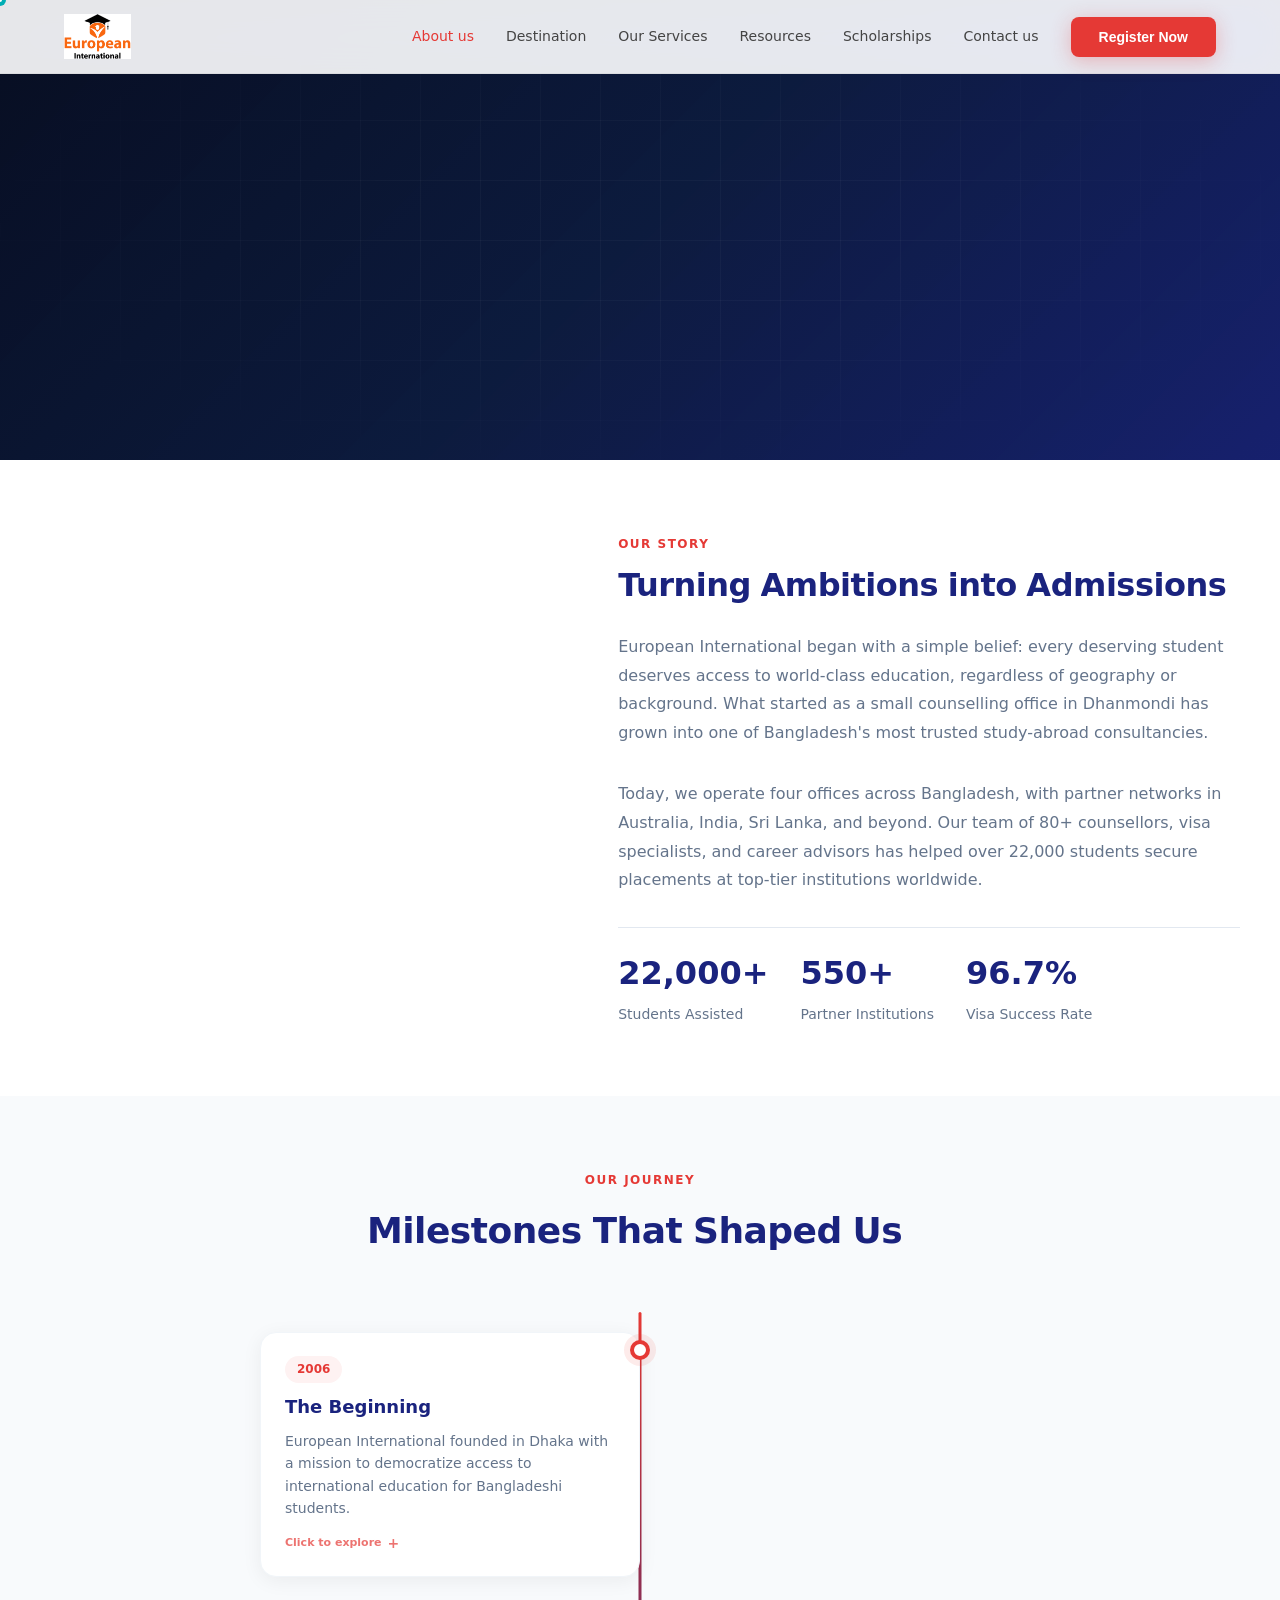
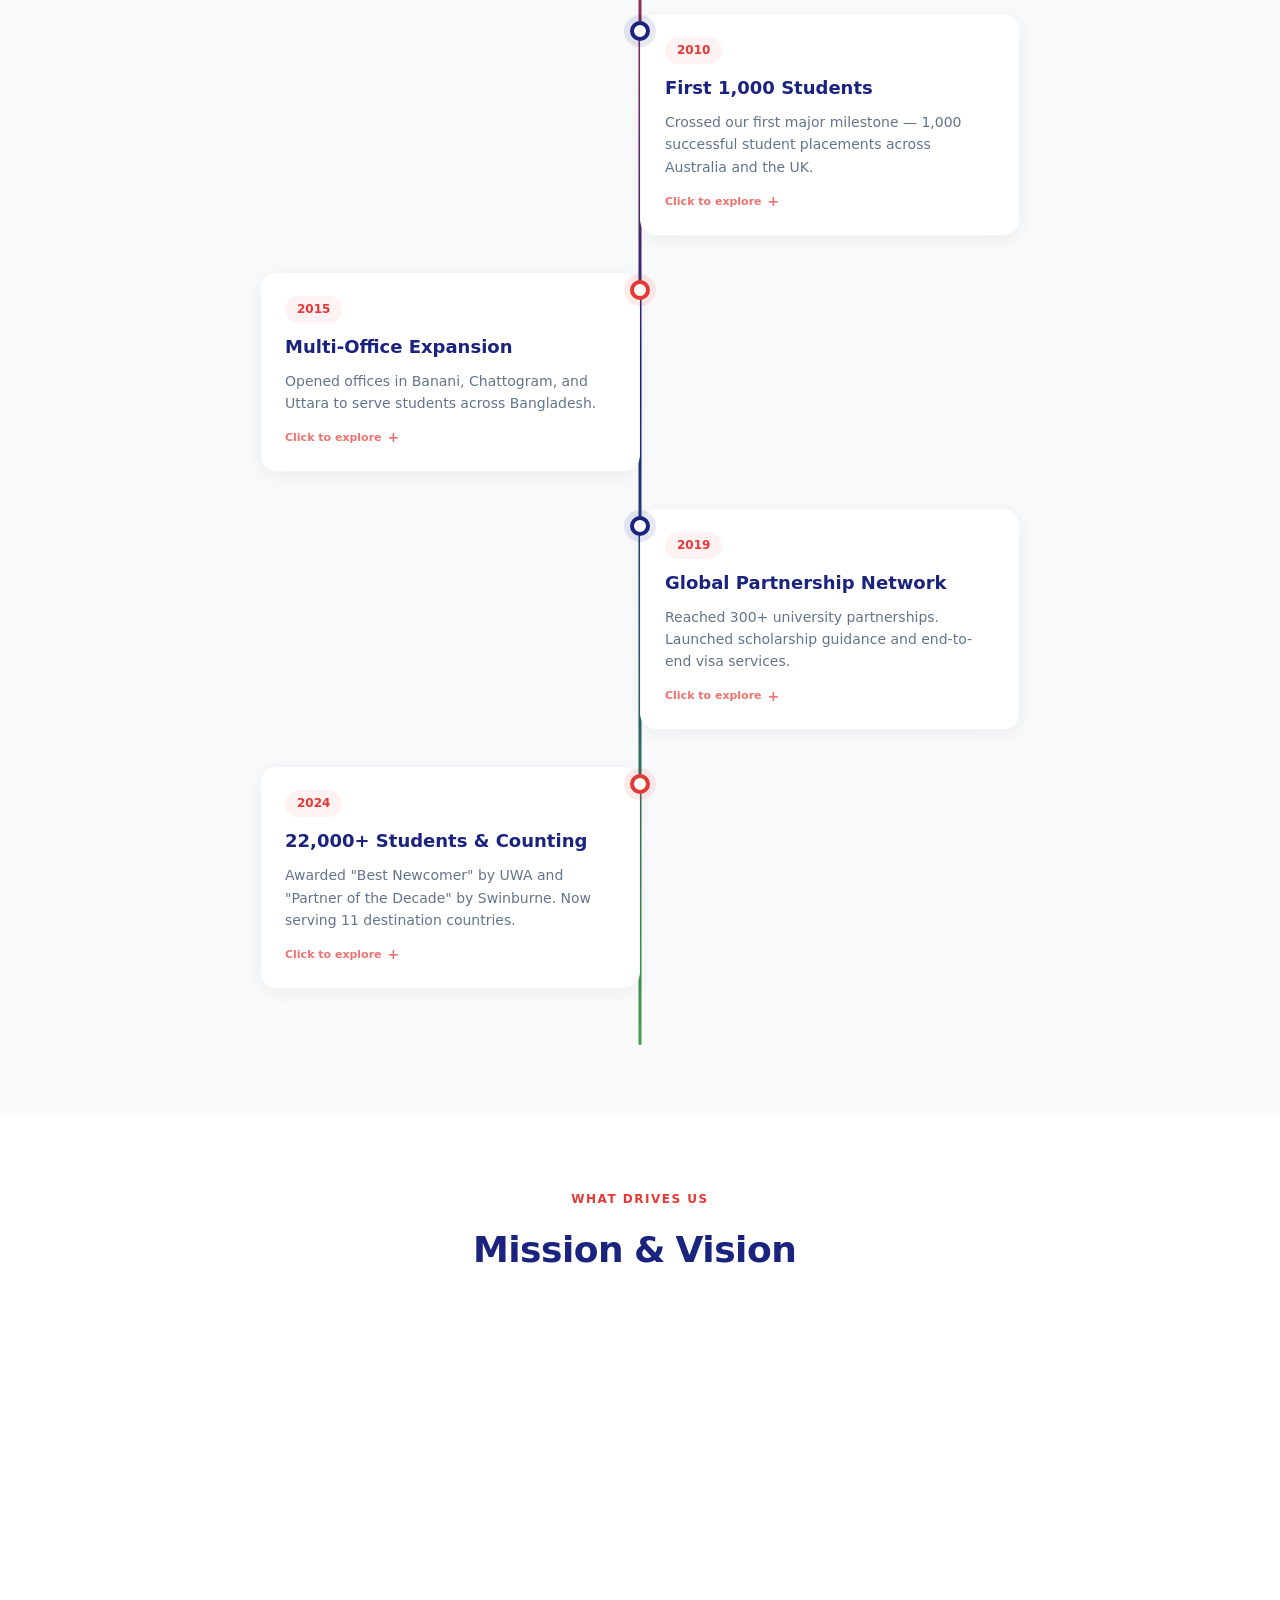
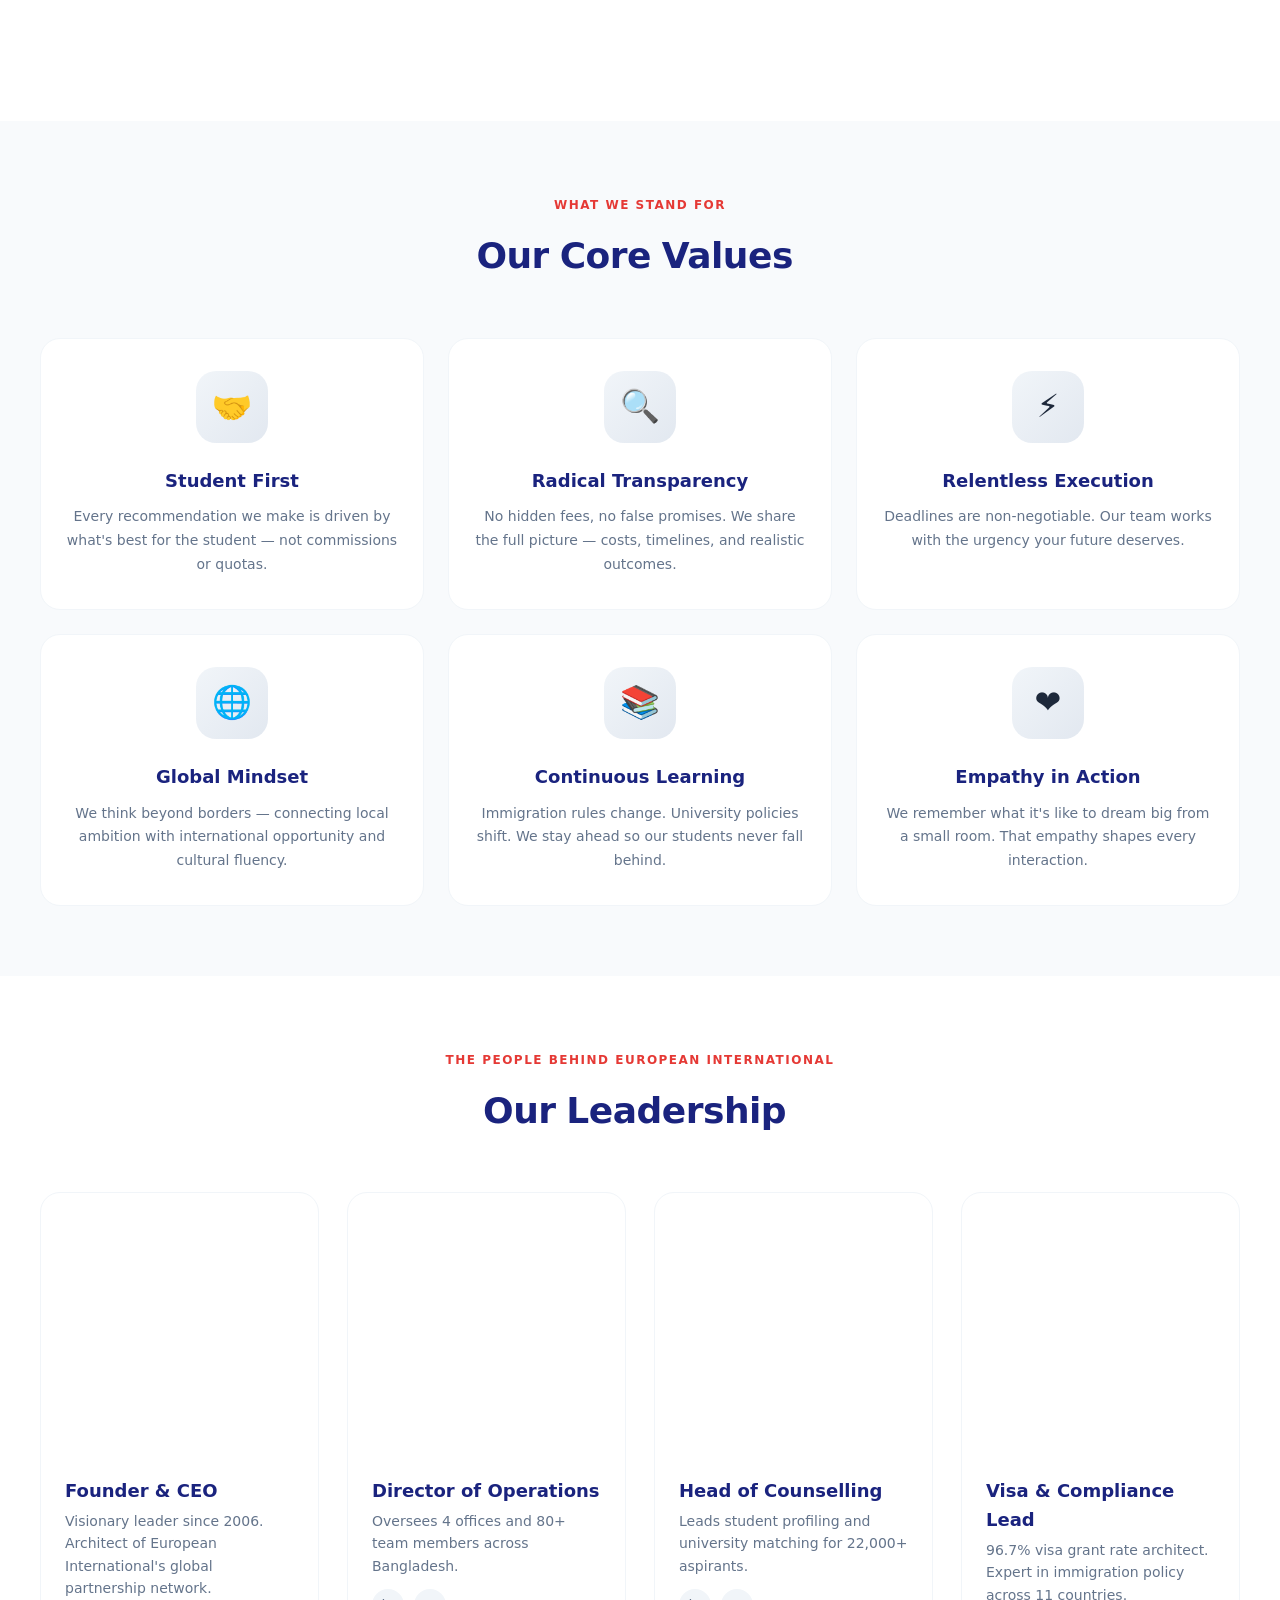
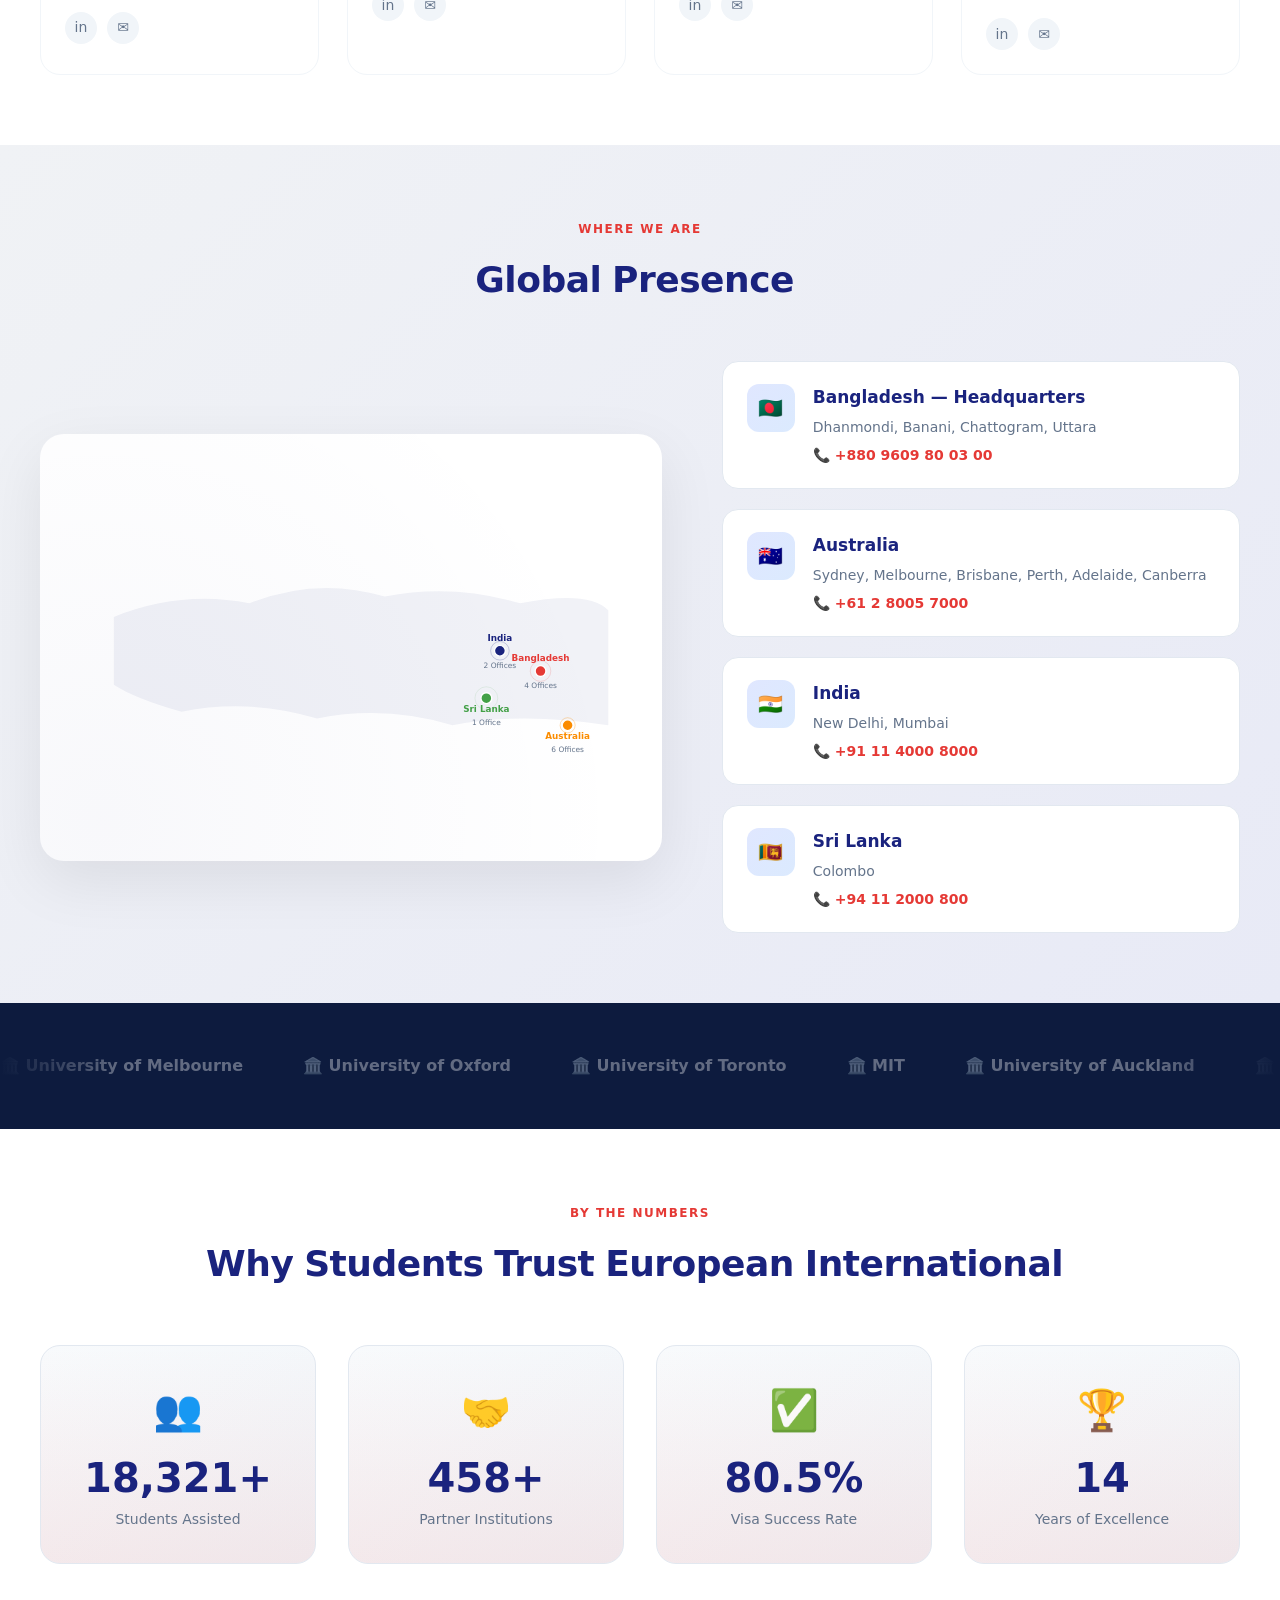
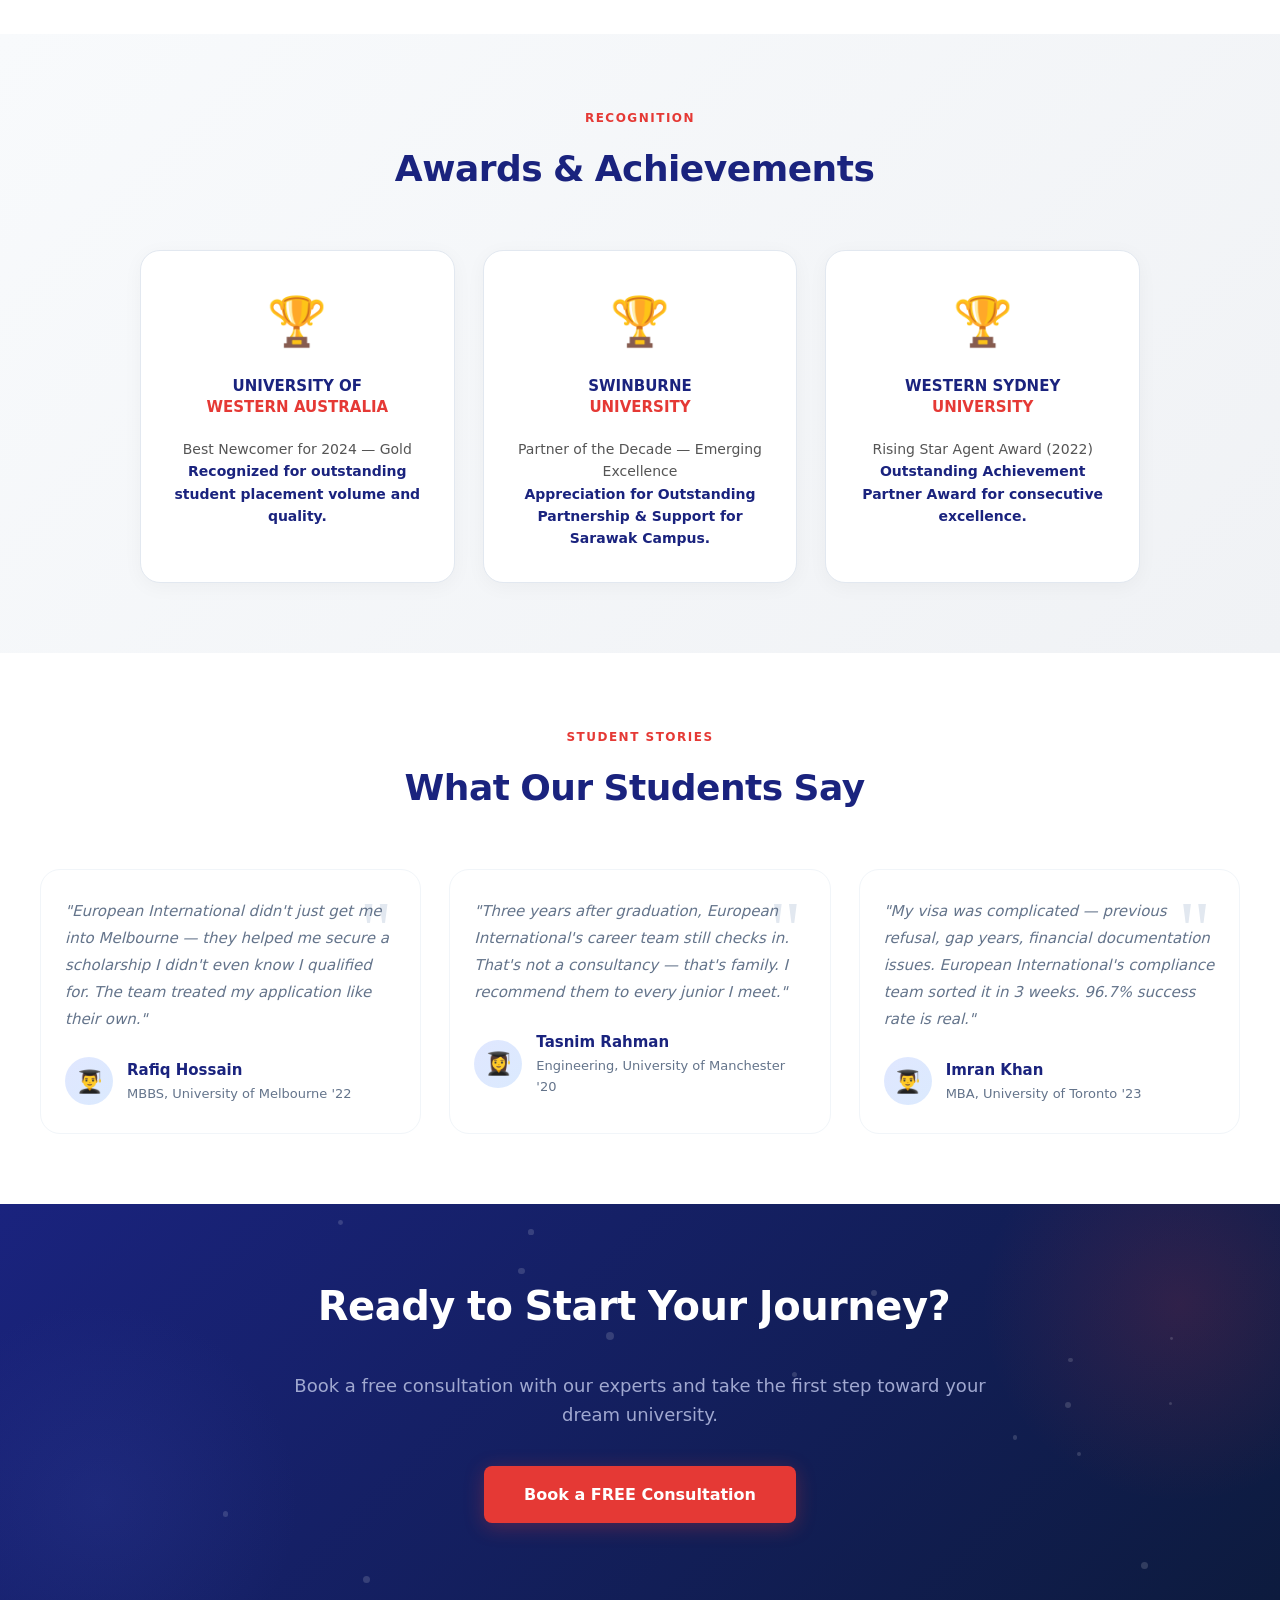
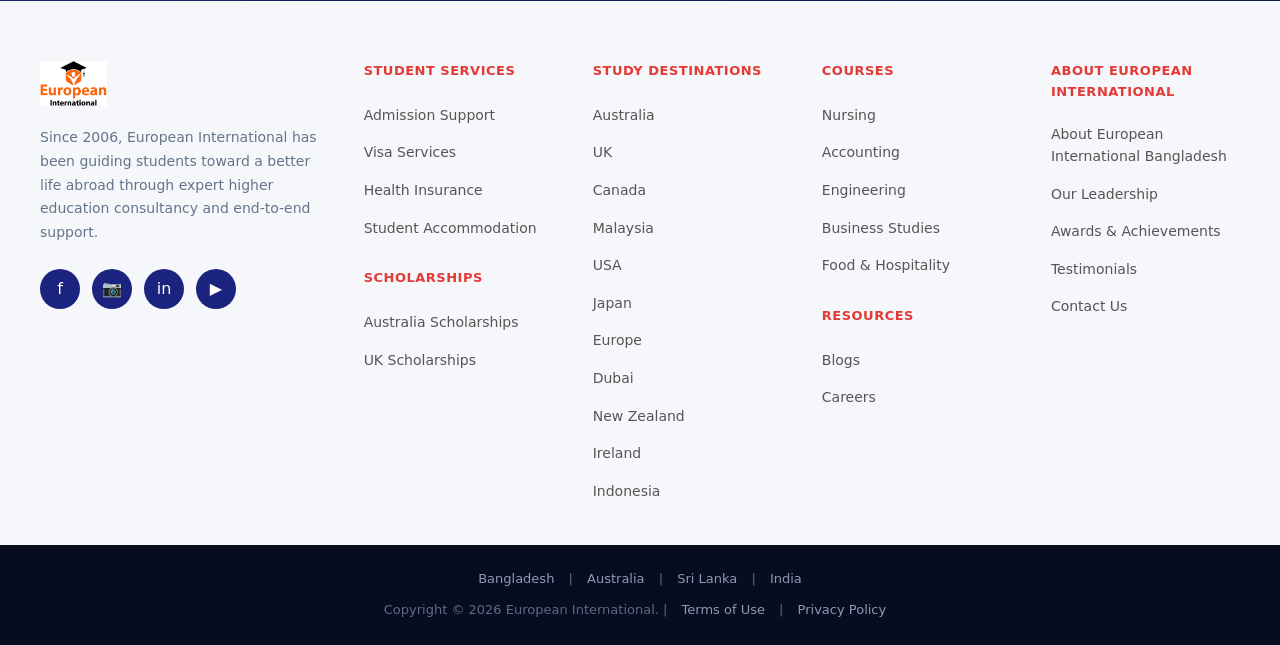
==== commit 0fb0cff9: "up" ====
--- a/about.html
+++ b/about.html
@@ -3,7 +3,7 @@
 <head>
 <meta charset="UTF-8">
 <meta name="viewport" content="width=device-width, initial-scale=1.0">
-<title>About Us — PFEC Global</title>
+<title>About Us — European International</title>
 <link rel="stylesheet" href="css/about.css">
 </head>
 <body>
@@ -29,8 +29,7 @@
 <header id="header">
   <div class="nav-container">
     <a href="index.html" class="logo">
-      <div class="logo-icon">PFEC</div>
-      <div>PFEC GLOBAL<br><span>Study Abroad | Visa</span></div>
+      <img src="images/europeanbdlogo.png" alt="European International" style="height: 45px;">
     </a>
     <nav class="nav-links">
       <a href="about.html" style="color:var(--red);">About us</a>
@@ -54,7 +53,7 @@
     <div class="breadcrumb">
       <a href="index.html">Home</a> <span>/</span> <span style="color:#fff;">About Us</span>
     </div>
-    <h1>About PFEC Global</h1>
+    <h1>About European International</h1>
     <p>Since 2006, we've been bridging dreams and destinations — guiding students from Bangladesh toward world-class education across 11 countries.</p>
   </div>
 </section>
@@ -73,7 +72,7 @@
       <div class="story-content reveal-right">
         <div class="section-label">Our Story</div>
         <h3 class="has-reveal">Turning Ambitions into Admissions</h3>
-        <p>PFEC Global began with a simple belief: every deserving student deserves access to world-class education, regardless of geography or background. What started as a small counselling office in Dhanmondi has grown into one of Bangladesh's most trusted study-abroad consultancies.</p>
+        <p>European International began with a simple belief: every deserving student deserves access to world-class education, regardless of geography or background. What started as a small counselling office in Dhanmondi has grown into one of Bangladesh's most trusted study-abroad consultancies.</p>
         <p>Today, we operate four offices across Bangladesh, with partner networks in Australia, India, Sri Lanka, and beyond. Our team of 80+ counsellors, visa specialists, and career advisors has helped over 22,000 students secure placements at top-tier institutions worldwide.</p>
         <div class="story-stats-inline">
           <div class="story-stat">
@@ -107,7 +106,7 @@
         <div class="timeline-card">
           <span class="timeline-year">2006</span>
           <h4>The Beginning</h4>
-          <p>PFEC Global founded in Dhaka with a mission to democratize access to international education for Bangladeshi students.</p>
+          <p>European International founded in Dhaka with a mission to democratize access to international education for Bangladeshi students.</p>
           <div class="expand-hint">Click to explore</div>
           <div class="timeline-details">
             <ul>
@@ -203,7 +202,7 @@
         <div class="mv-face back">
           <div class="quote-icon">❝</div>
           <h3>Student Voices</h3>
-          <p>"PFEC didn't just get me into Melbourne — they helped me secure a scholarship I didn't even know I qualified for."</p>
+          <p>"European International didn't just get me into Melbourne — they helped me secure a scholarship I didn't even know I qualified for."</p>
           <p style="margin-top:12px; font-size:13px; color:#94a3b8;">— Rafiq, MBBS Australia '22</p>
         </div>
       </div>
@@ -216,7 +215,7 @@
         <div class="mv-face back">
           <div class="quote-icon">❝</div>
           <h3>Student Voices</h3>
-          <p>"Three years after graduation, PFEC's career team still checks in. That's not a consultancy — that's family."</p>
+          <p>"Three years after graduation, European International's career team still checks in. That's not a consultancy — that's family."</p>
           <p style="margin-top:12px; font-size:13px; color:#94a3b8;">— Tasnim, Engineering UK '20</p>
         </div>
       </div>
@@ -270,7 +269,7 @@
 <section class="section leadership-section" id="team">
   <div class="container">
     <div class="section-header reveal">
-      <div class="section-label">The People Behind PFEC</div>
+      <div class="section-label">The People Behind European International</div>
       <h2 class="has-reveal">Our Leadership</h2>
     </div>
     <div class="team-grid stagger-children">
@@ -280,7 +279,7 @@
         </div>
         <div class="team-info">
           <h4>Founder & CEO</h4>
-          <p>Visionary leader since 2006. Architect of PFEC's global partnership network.</p>
+          <p>Visionary leader since 2006. Architect of European International's global partnership network.</p>
           <div class="team-social">
             <a href="#"><span>in</span></a>
             <a href="#"><span>✉</span></a>
@@ -288,7 +287,7 @@
         </div>
         <div class="team-hover-overlay">
           <h5>Founder & CEO</h5>
-          <p>Started PFEC with a dream to democratize education access. Today oversees 80+ team members and partnerships across 11 countries.</p>
+          <p>Started European International with a dream to democratize education access. Today oversees 80+ team members and partnerships across 11 countries.</p>
           <a href="#">Read full profile →</a>
         </div>
       </div>
@@ -473,7 +472,7 @@
   <div class="container">
     <div class="section-header reveal">
       <div class="section-label">By The Numbers</div>
-      <h2 class="has-reveal">Why Students Trust PFEC</h2>
+      <h2 class="has-reveal">Why Students Trust European International</h2>
     </div>
     <div class="trust-grid stagger-children">
       <div class="trust-card reveal" data-fill="85">
@@ -536,7 +535,7 @@
     </div>
     <div class="testimonials-grid stagger-children">
       <div class="testimonial-card reveal">
-        <div class="testimonial-text">"PFEC didn't just get me into Melbourne — they helped me secure a scholarship I didn't even know I qualified for. The team treated my application like their own."</div>
+        <div class="testimonial-text">"European International didn't just get me into Melbourne — they helped me secure a scholarship I didn't even know I qualified for. The team treated my application like their own."</div>
         <div class="testimonial-author">
           <div class="testimonial-avatar">👨‍🎓</div>
           <div class="testimonial-author-info">
@@ -546,7 +545,7 @@
         </div>
       </div>
       <div class="testimonial-card reveal">
-        <div class="testimonial-text">"Three years after graduation, PFEC's career team still checks in. That's not a consultancy — that's family. I recommend them to every junior I meet."</div>
+        <div class="testimonial-text">"Three years after graduation, European International's career team still checks in. That's not a consultancy — that's family. I recommend them to every junior I meet."</div>
         <div class="testimonial-author">
           <div class="testimonial-avatar">👩‍🎓</div>
           <div class="testimonial-author-info">
@@ -556,7 +555,7 @@
         </div>
       </div>
       <div class="testimonial-card reveal">
-        <div class="testimonial-text">"My visa was complicated — previous refusal, gap years, financial documentation issues. PFEC's compliance team sorted it in 3 weeks. 96.7% success rate is real."</div>
+        <div class="testimonial-text">"My visa was complicated — previous refusal, gap years, financial documentation issues. European International's compliance team sorted it in 3 weeks. 96.7% success rate is real."</div>
         <div class="testimonial-author">
           <div class="testimonial-avatar">👨‍🎓</div>
           <div class="testimonial-author-info">
@@ -584,10 +583,9 @@
   <div class="footer-grid">
     <div class="footer-brand reveal">
       <a href="index.html" class="logo">
-        <div class="logo-icon">PFEC</div>
-        <div>PFEC GLOBAL<br><span>Study Abroad | Visa</span></div>
+        <img src="images/europeanbdlogo.png" alt="European International" style="height: 45px;">
       </a>
-      <p>Since 2006, PFEC Global has been guiding students toward a better life abroad through expert higher education consultancy and end-to-end support.</p>
+      <p>Since 2006, European International has been guiding students toward a better life abroad through expert higher education consultancy and end-to-end support.</p>
       <div class="social-links">
         <a href="#"><span>f</span></a>
         <a href="#"><span>📷</span></a>
@@ -641,9 +639,9 @@
       </ul>
     </div>
     <div class="footer-col reveal">
-      <h4>About PFEC Global</h4>
+      <h4>About European International</h4>
       <ul>
-        <li><a href="about.html">About PFEC Bangladesh</a></li>
+        <li><a href="about.html">About European International Bangladesh</a></li>
         <li><a href="#team">Our Leadership</a></li>
         <li><a href="#awards">Awards & Achievements</a></li>
         <li><a href="#testimonials">Testimonials</a></li>
@@ -656,7 +654,7 @@
 <!-- Bottom Bar -->
 <div class="bottom-bar">
   <p><a href="#">Bangladesh</a> | <a href="#">Australia</a> | <a href="#">Sri Lanka</a> | <a href="#">India</a></p>
-  <p style="margin-top:10px;">Copyright © 2026 PFEC. | <a href="#">Terms of Use</a> | <a href="#">Privacy Policy</a></p>
+  <p style="margin-top:10px;">Copyright © 2026 European International. | <a href="#">Terms of Use</a> | <a href="#">Privacy Policy</a></p>
 </div>
 
 <!-- Scroll to Top -->
--- a/css/about.css
+++ b/css/about.css
@@ -75,14 +75,8 @@
   display: flex; align-items: center; gap: 10px;
   font-weight: 800; font-size: 18px; color: var(--navy-light); letter-spacing: -0.5px;
 }
-.logo-icon {
-  width: 40px; height: 40px; background: linear-gradient(135deg, var(--navy-light), #3949ab);
-  border-radius: 8px; display: flex; align-items: center; justify-content: center;
-  color: #fff; font-weight: 900; font-size: 13px;
-  box-shadow: 0 4px 15px rgba(26,35,126,0.3); transition: transform 0.3s var(--transition);
-}
-.logo:hover .logo-icon { transform: rotate(5deg) scale(1.05); }
-.logo span { color: var(--red); font-weight: 600; font-size: 11px; display: block; margin-top: -3px; letter-spacing: 0.5px; }
+.logo img { transition: transform 0.3s var(--transition); }
+.logo:hover img { transform: rotate(5deg) scale(1.05); }
 .nav-links { display: flex; gap: 32px; align-items: center; }
 .nav-links a {
   font-size: 14px; font-weight: 500; color: #444; position: relative; padding: 4px 0; transition: color 0.3s;
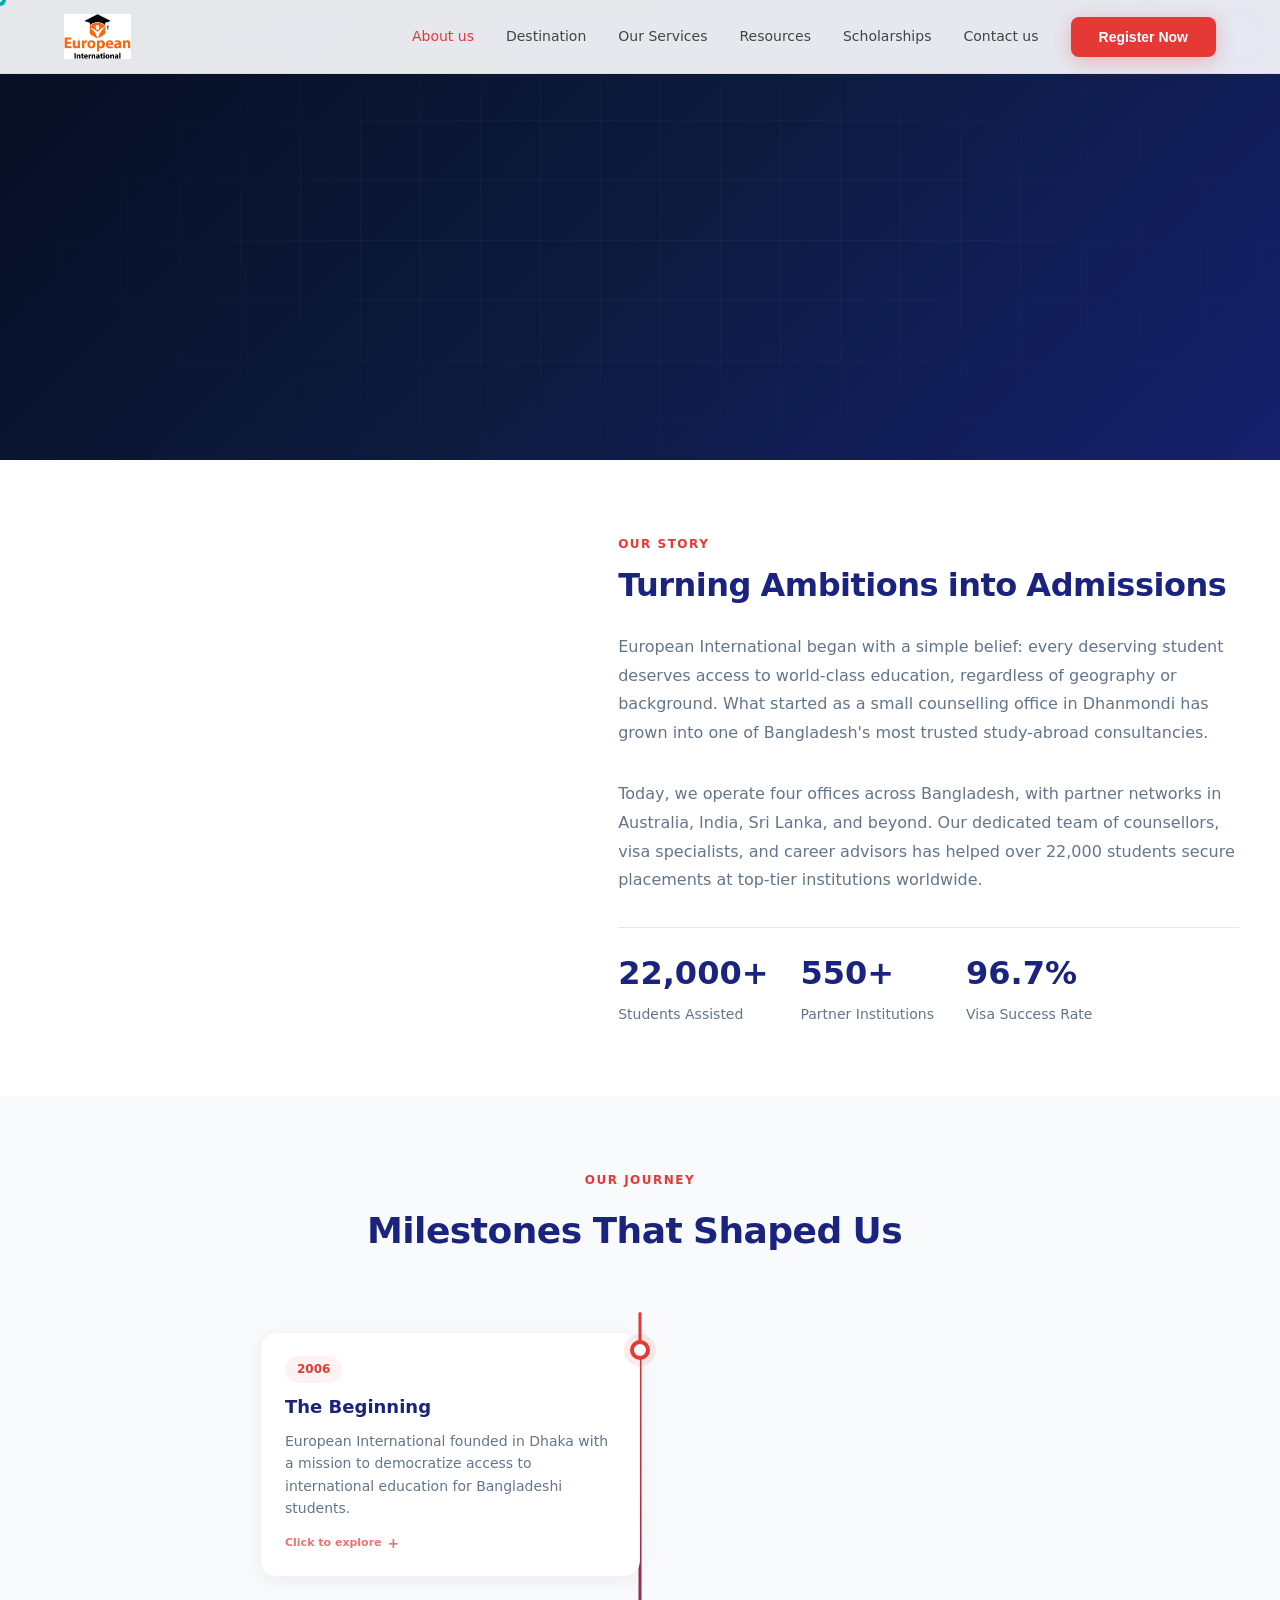
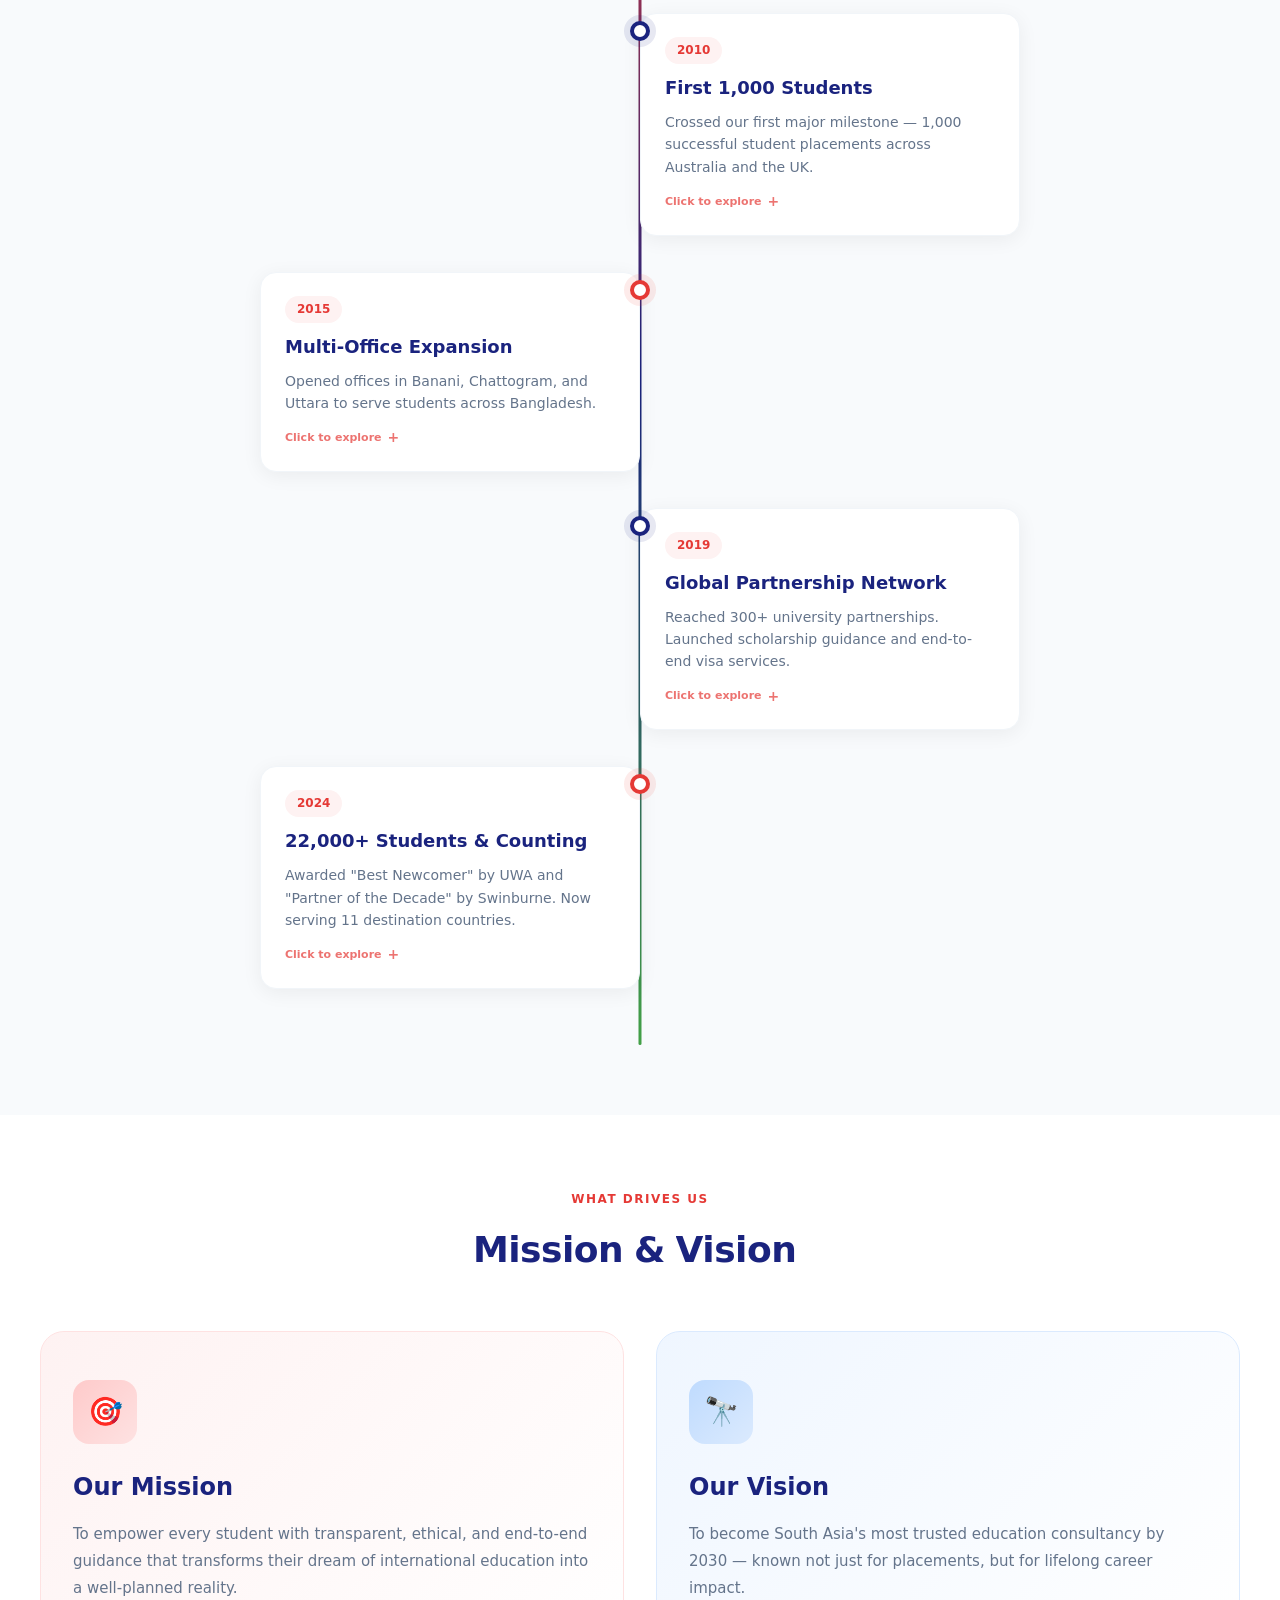
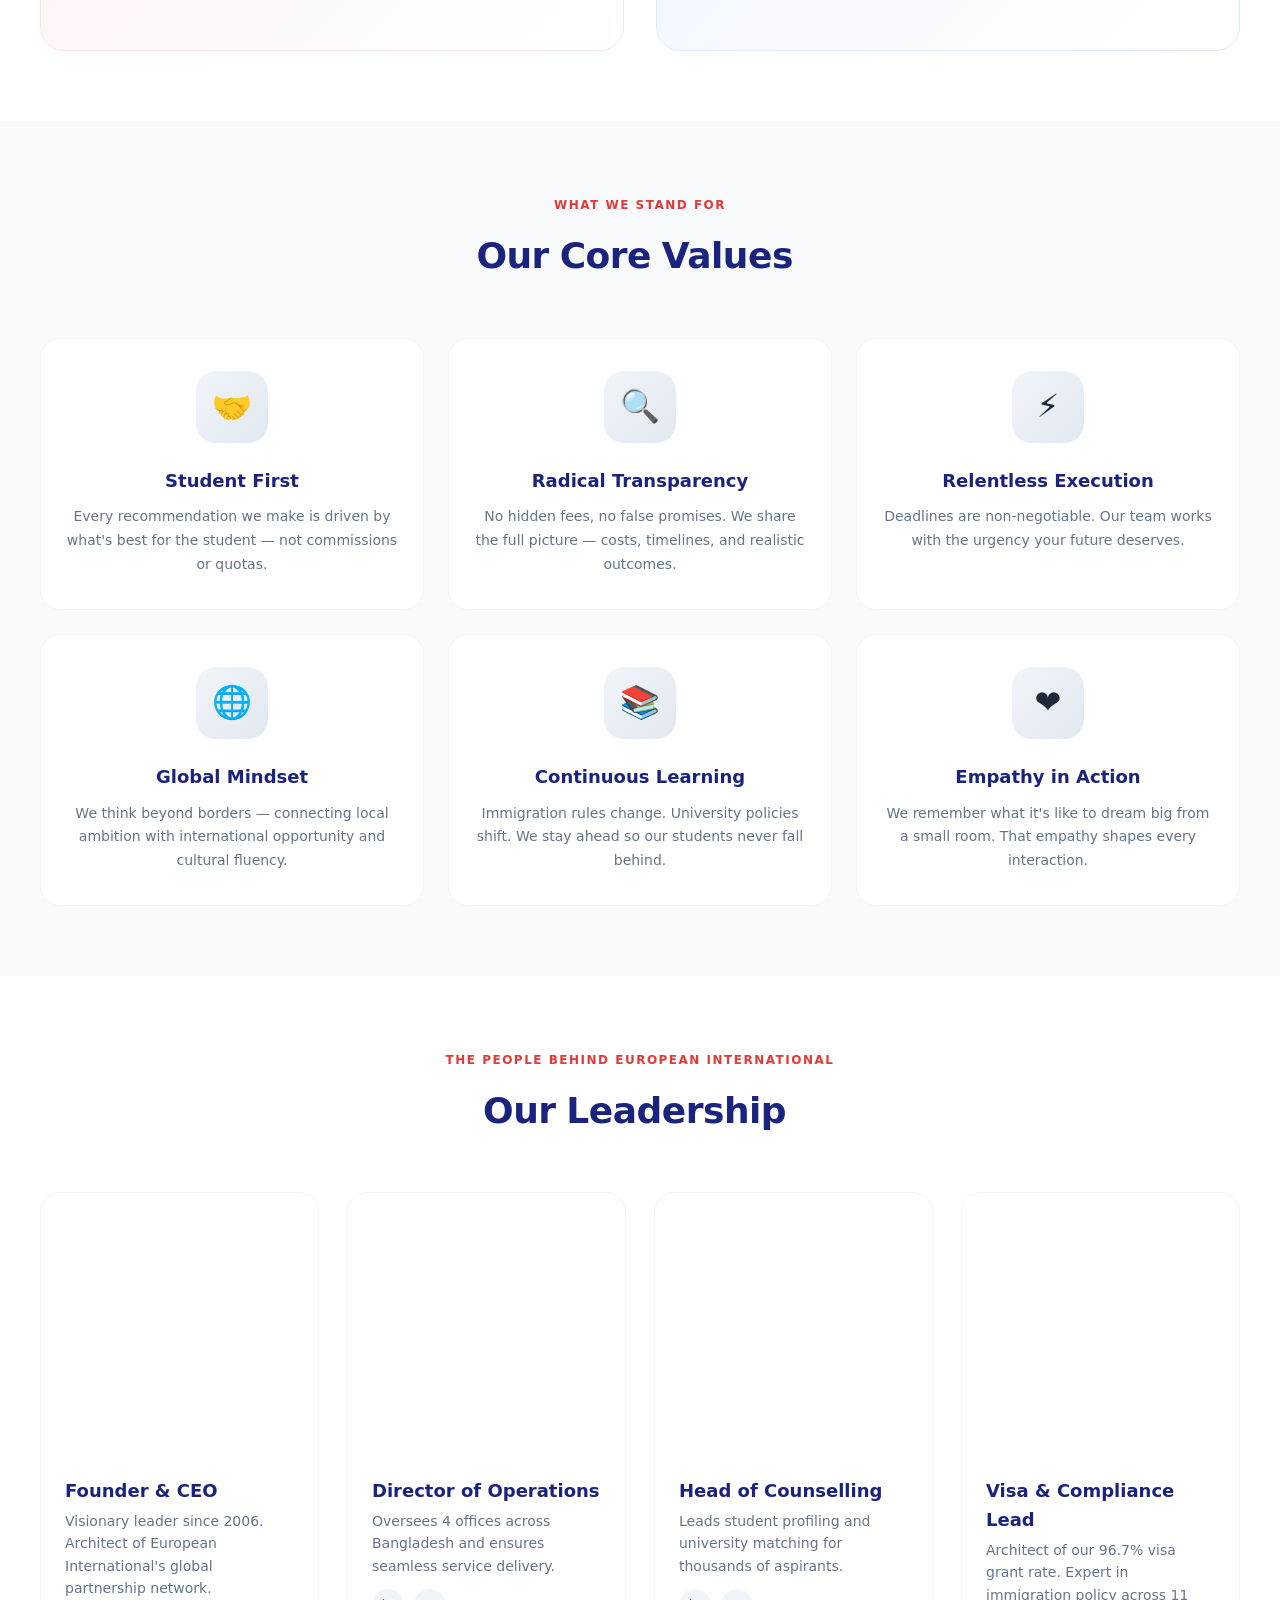
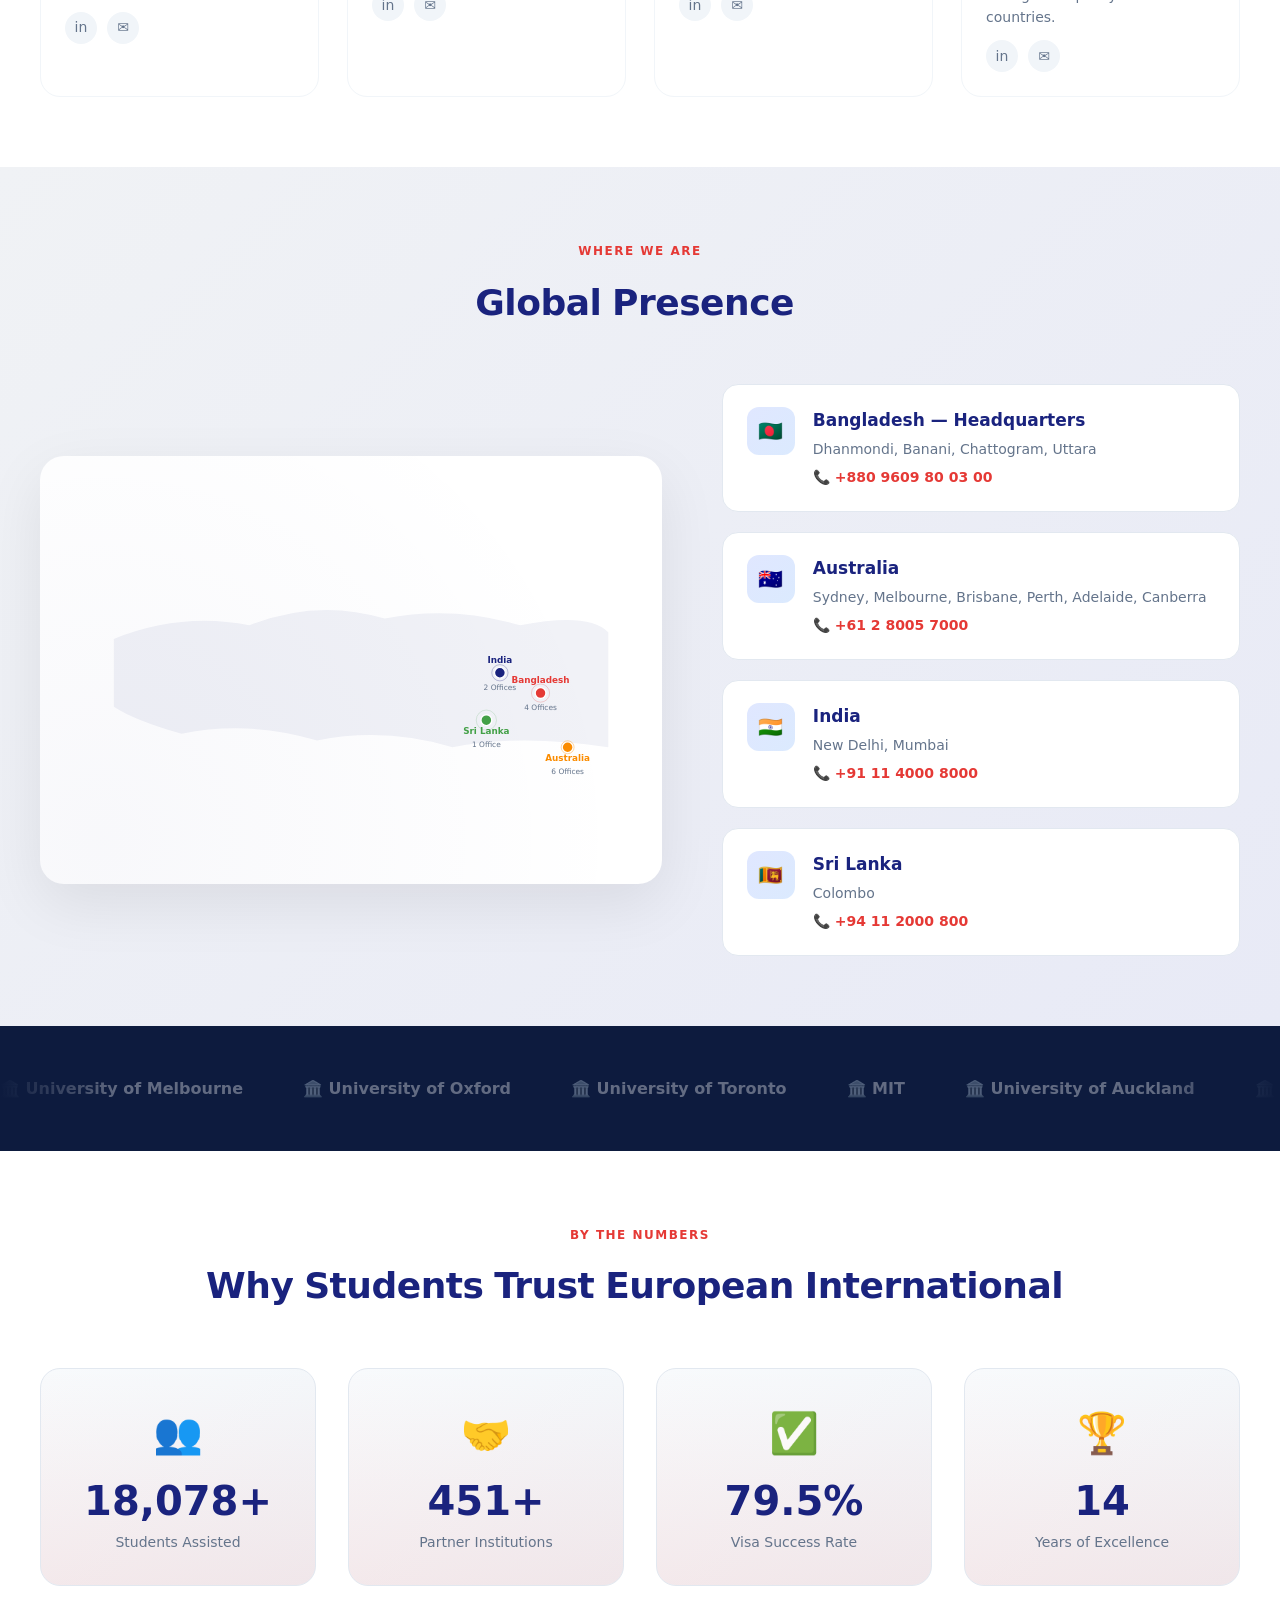
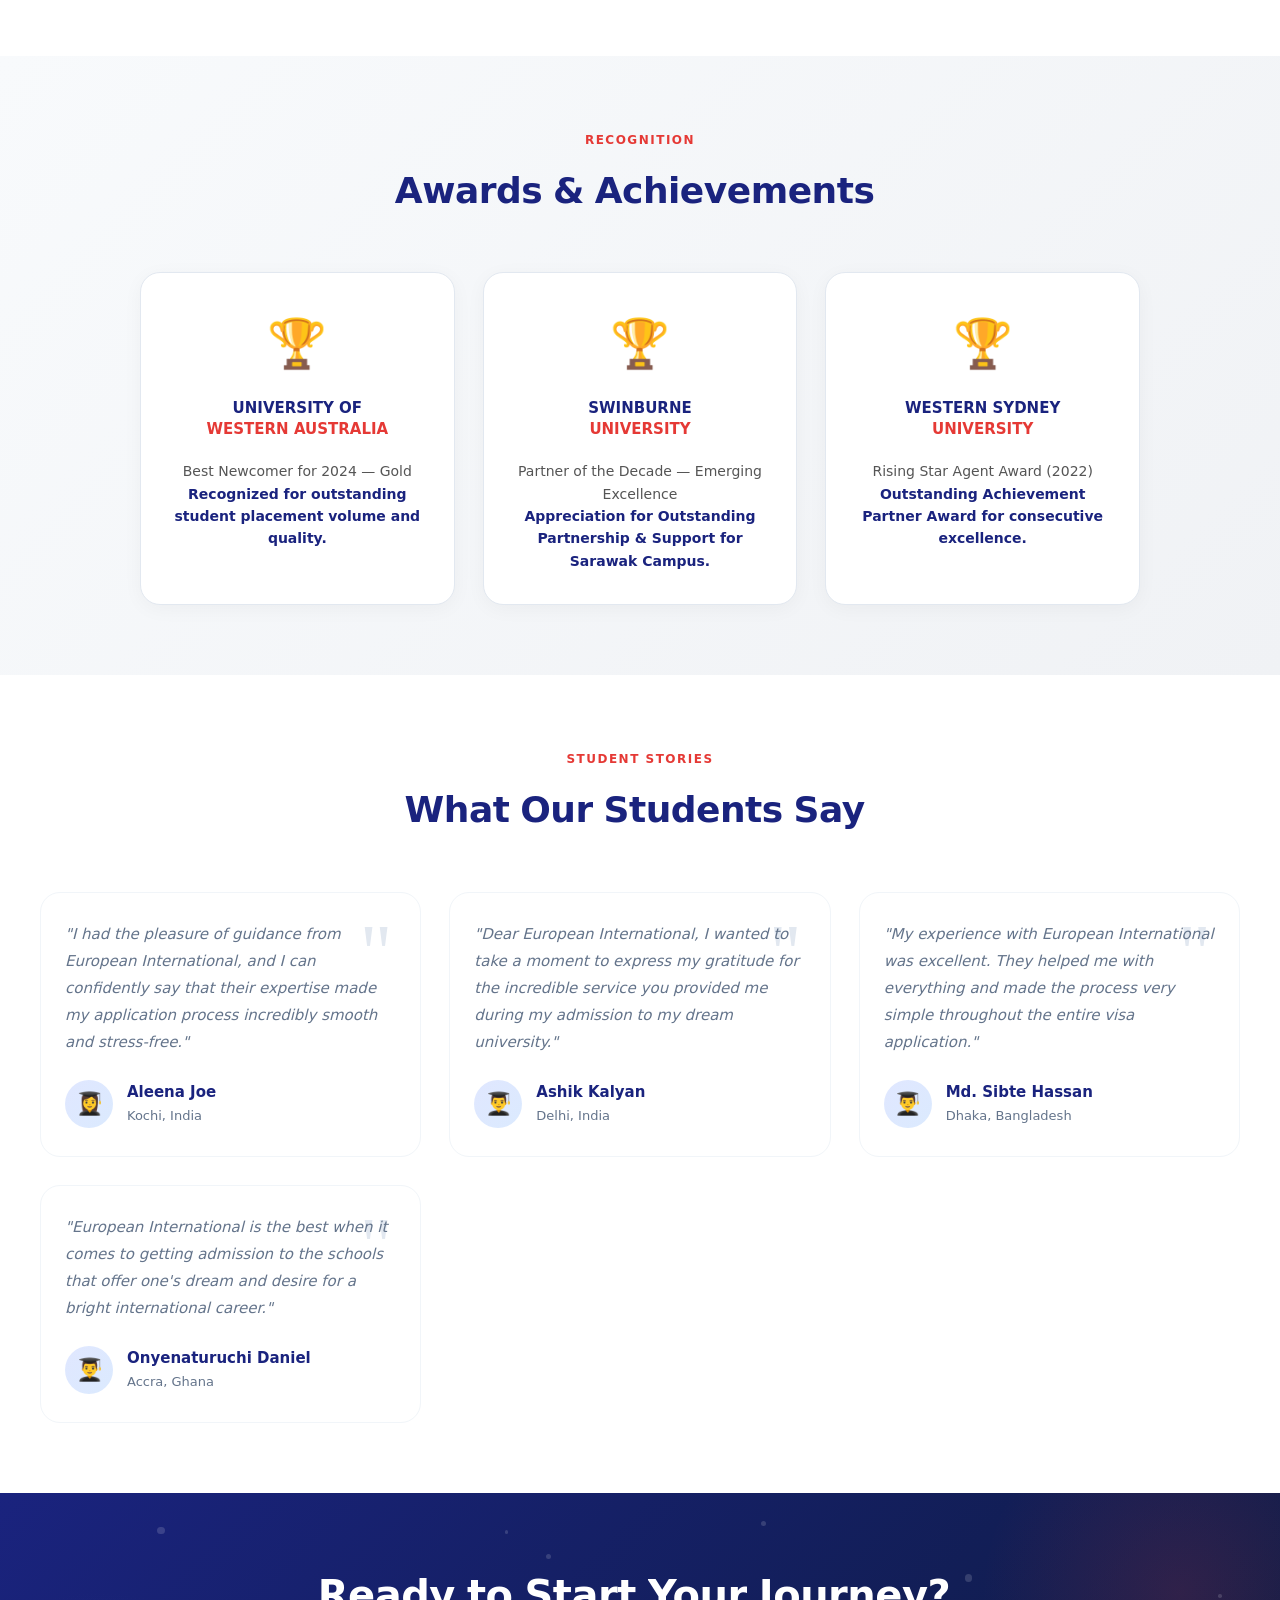
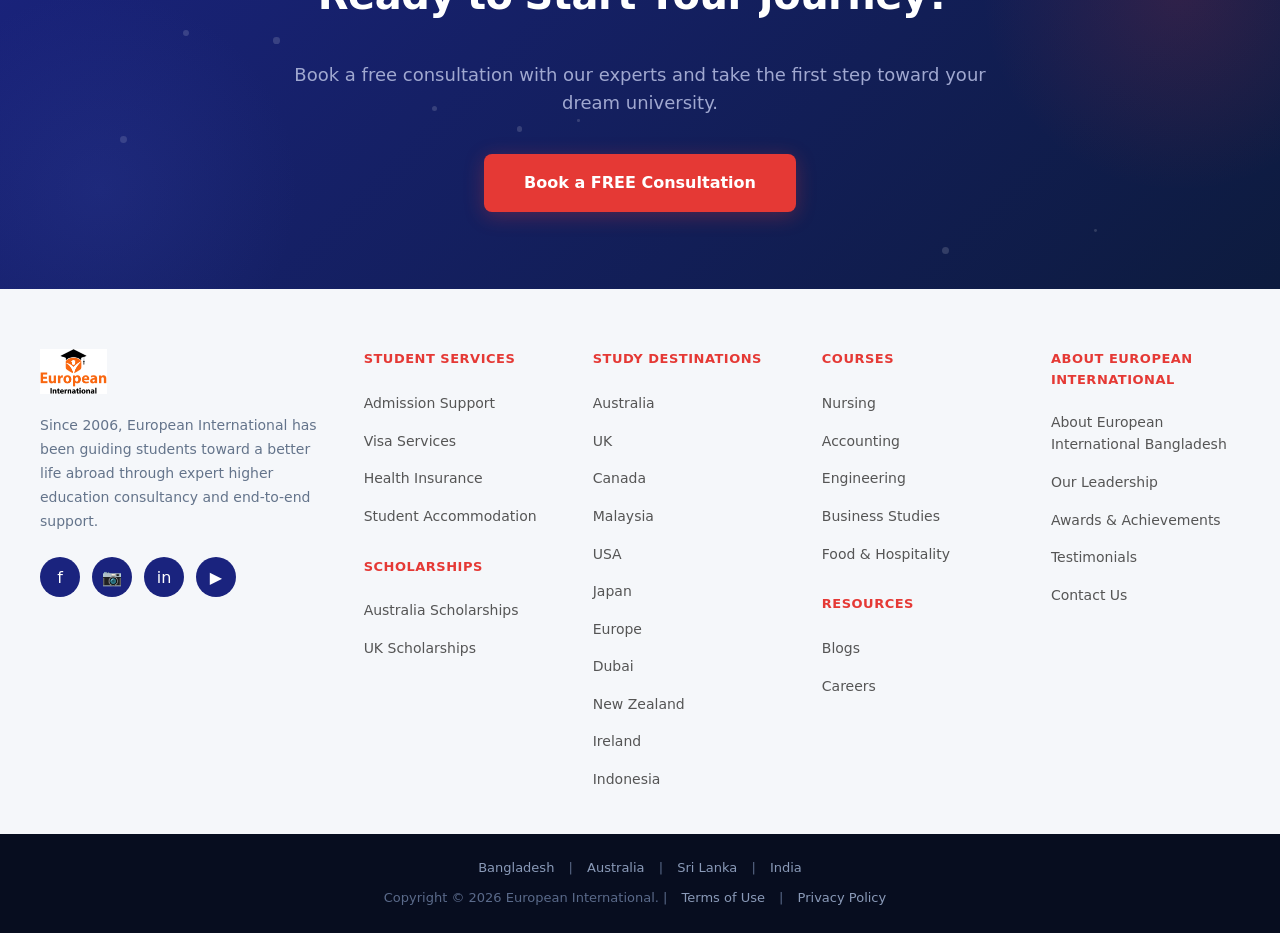
==== commit 098147c7: "Align about, contact, and destinations pages with actual business content from index.html - about.ht" ====
--- a/about.html
+++ b/about.html
@@ -73,7 +73,7 @@
         <div class="section-label">Our Story</div>
         <h3 class="has-reveal">Turning Ambitions into Admissions</h3>
         <p>European International began with a simple belief: every deserving student deserves access to world-class education, regardless of geography or background. What started as a small counselling office in Dhanmondi has grown into one of Bangladesh's most trusted study-abroad consultancies.</p>
-        <p>Today, we operate four offices across Bangladesh, with partner networks in Australia, India, Sri Lanka, and beyond. Our team of 80+ counsellors, visa specialists, and career advisors has helped over 22,000 students secure placements at top-tier institutions worldwide.</p>
+        <p>Today, we operate four offices across Bangladesh, with partner networks in Australia, India, Sri Lanka, and beyond. Our dedicated team of counsellors, visa specialists, and career advisors has helped over 22,000 students secure placements at top-tier institutions worldwide.</p>
         <div class="story-stats-inline">
           <div class="story-stat">
             <h4>22,000+</h4>
@@ -202,8 +202,8 @@
         <div class="mv-face back">
           <div class="quote-icon">❝</div>
           <h3>Student Voices</h3>
-          <p>"European International didn't just get me into Melbourne — they helped me secure a scholarship I didn't even know I qualified for."</p>
-          <p style="margin-top:12px; font-size:13px; color:#94a3b8;">— Rafiq, MBBS Australia '22</p>
+          <p>"I had the pleasure of guidance from European International, and I can confidently say that their expertise made my application process incredibly smooth and stress-free."</p>
+          <p style="margin-top:12px; font-size:13px; color:#94a3b8;">— Aleena Joe, Kochi, India</p>
         </div>
       </div>
       <div class="mv-card vision reveal">
@@ -215,8 +215,8 @@
         <div class="mv-face back">
           <div class="quote-icon">❝</div>
           <h3>Student Voices</h3>
-          <p>"Three years after graduation, European International's career team still checks in. That's not a consultancy — that's family."</p>
-          <p style="margin-top:12px; font-size:13px; color:#94a3b8;">— Tasnim, Engineering UK '20</p>
+          <p>"European International is the best when it comes to getting admission to the schools that offer one's dream and desire for a bright international career."</p>
+          <p style="margin-top:12px; font-size:13px; color:#94a3b8;">— Onyenaturuchi Daniel, Accra, Ghana</p>
         </div>
       </div>
     </div>
@@ -287,7 +287,7 @@
         </div>
         <div class="team-hover-overlay">
           <h5>Founder & CEO</h5>
-          <p>Started European International with a dream to democratize education access. Today oversees 80+ team members and partnerships across 11 countries.</p>
+          <p>Started European International with a dream to democratize education access. Today oversees partnerships across 11 countries.</p>
           <a href="#">Read full profile →</a>
         </div>
       </div>
@@ -297,7 +297,7 @@
         </div>
         <div class="team-info">
           <h4>Director of Operations</h4>
-          <p>Oversees 4 offices and 80+ team members across Bangladesh.</p>
+          <p>Oversees 4 offices across Bangladesh and ensures seamless service delivery.</p>
           <div class="team-social">
             <a href="#"><span>in</span></a>
             <a href="#"><span>✉</span></a>
@@ -305,7 +305,7 @@
         </div>
         <div class="team-hover-overlay">
           <h5>Director of Operations</h5>
-          <p>Former Big-4 consultant who brought process excellence to education. Reduced average visa turnaround by 40%.</p>
+          <p>Drives process excellence across all offices, ensuring every student receives timely and accurate guidance.</p>
           <a href="#">Read full profile →</a>
         </div>
       </div>
@@ -315,7 +315,7 @@
         </div>
         <div class="team-info">
           <h4>Head of Counselling</h4>
-          <p>Leads student profiling and university matching for 22,000+ aspirants.</p>
+          <p>Leads student profiling and university matching for thousands of aspirants.</p>
           <div class="team-social">
             <a href="#"><span>in</span></a>
             <a href="#"><span>✉</span></a>
@@ -323,7 +323,7 @@
         </div>
         <div class="team-hover-overlay">
           <h5>Head of Counselling</h5>
-          <p>Alumna of University of Melbourne. Personally counselled 3,000+ students. Specializes in medical and engineering pathways.</p>
+          <p>Experienced education consultant specializing in medical, engineering, and business pathways across top global institutions.</p>
           <a href="#">Read full profile →</a>
         </div>
       </div>
@@ -333,7 +333,7 @@
         </div>
         <div class="team-info">
           <h4>Visa & Compliance Lead</h4>
-          <p>96.7% visa grant rate architect. Expert in immigration policy across 11 countries.</p>
+          <p>Architect of our 96.7% visa grant rate. Expert in immigration policy across 11 countries.</p>
           <div class="team-social">
             <a href="#"><span>in</span></a>
             <a href="#"><span>✉</span></a>
@@ -341,7 +341,7 @@
         </div>
         <div class="team-hover-overlay">
           <h5>Visa & Compliance Lead</h5>
-          <p>Former immigration officer with insider knowledge of visa assessment criteria. Has never had a student visa refused in 5 years.</p>
+          <p>Deep expertise in visa assessment criteria across all destination countries. Ensures every application meets embassy standards before submission.</p>
           <a href="#">Read full profile →</a>
         </div>
       </div>
@@ -535,32 +535,42 @@
     </div>
     <div class="testimonials-grid stagger-children">
       <div class="testimonial-card reveal">
-        <div class="testimonial-text">"European International didn't just get me into Melbourne — they helped me secure a scholarship I didn't even know I qualified for. The team treated my application like their own."</div>
+        <div class="testimonial-text">"I had the pleasure of guidance from European International, and I can confidently say that their expertise made my application process incredibly smooth and stress-free."</div>
+        <div class="testimonial-author">
+          <div class="testimonial-avatar">👩‍🎓</div>
+          <div class="testimonial-author-info">
+            <h5>Aleena Joe</h5>
+            <p>Kochi, India</p>
+          </div>
+        </div>
+      </div>
+      <div class="testimonial-card reveal">
+        <div class="testimonial-text">"Dear European International, I wanted to take a moment to express my gratitude for the incredible service you provided me during my admission to my dream university."</div>
         <div class="testimonial-author">
           <div class="testimonial-avatar">👨‍🎓</div>
           <div class="testimonial-author-info">
-            <h5>Rafiq Hossain</h5>
-            <p>MBBS, University of Melbourne '22</p>
+            <h5>Ashik Kalyan</h5>
+            <p>Delhi, India</p>
           </div>
         </div>
       </div>
       <div class="testimonial-card reveal">
-        <div class="testimonial-text">"Three years after graduation, European International's career team still checks in. That's not a consultancy — that's family. I recommend them to every junior I meet."</div>
-        <div class="testimonial-author">
-          <div class="testimonial-avatar">👩‍🎓</div>
-          <div class="testimonial-author-info">
-            <h5>Tasnim Rahman</h5>
-            <p>Engineering, University of Manchester '20</p>
-          </div>
-        </div>
-      </div>
-      <div class="testimonial-card reveal">
-        <div class="testimonial-text">"My visa was complicated — previous refusal, gap years, financial documentation issues. European International's compliance team sorted it in 3 weeks. 96.7% success rate is real."</div>
+        <div class="testimonial-text">"My experience with European International was excellent. They helped me with everything and made the process very simple throughout the entire visa application."</div>
         <div class="testimonial-author">
           <div class="testimonial-avatar">👨‍🎓</div>
           <div class="testimonial-author-info">
-            <h5>Imran Khan</h5>
-            <p>MBA, University of Toronto '23</p>
+            <h5>Md. Sibte Hassan</h5>
+            <p>Dhaka, Bangladesh</p>
+          </div>
+        </div>
+      </div>
+      <div class="testimonial-card reveal">
+        <div class="testimonial-text">"European International is the best when it comes to getting admission to the schools that offer one's dream and desire for a bright international career."</div>
+        <div class="testimonial-author">
+          <div class="testimonial-avatar">👨‍🎓</div>
+          <div class="testimonial-author-info">
+            <h5>Onyenaturuchi Daniel</h5>
+            <p>Accra, Ghana</p>
           </div>
         </div>
       </div>
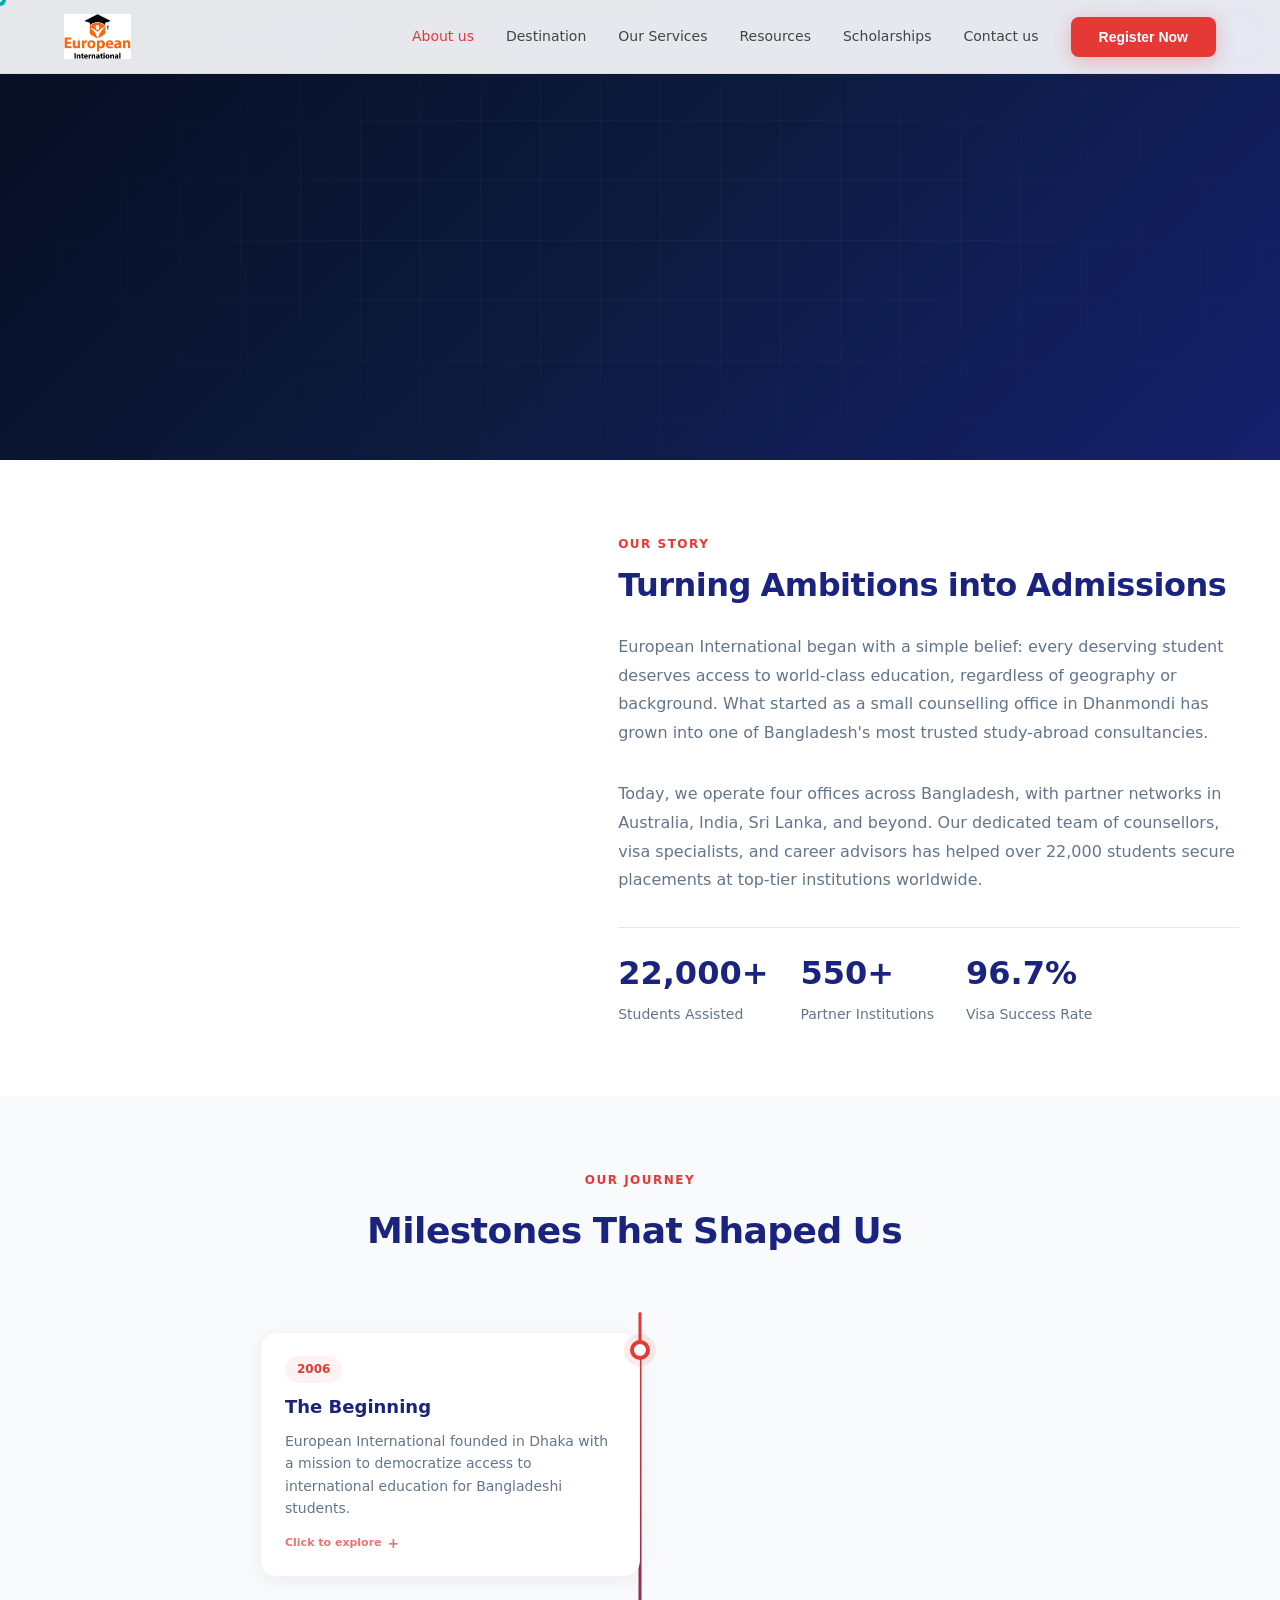
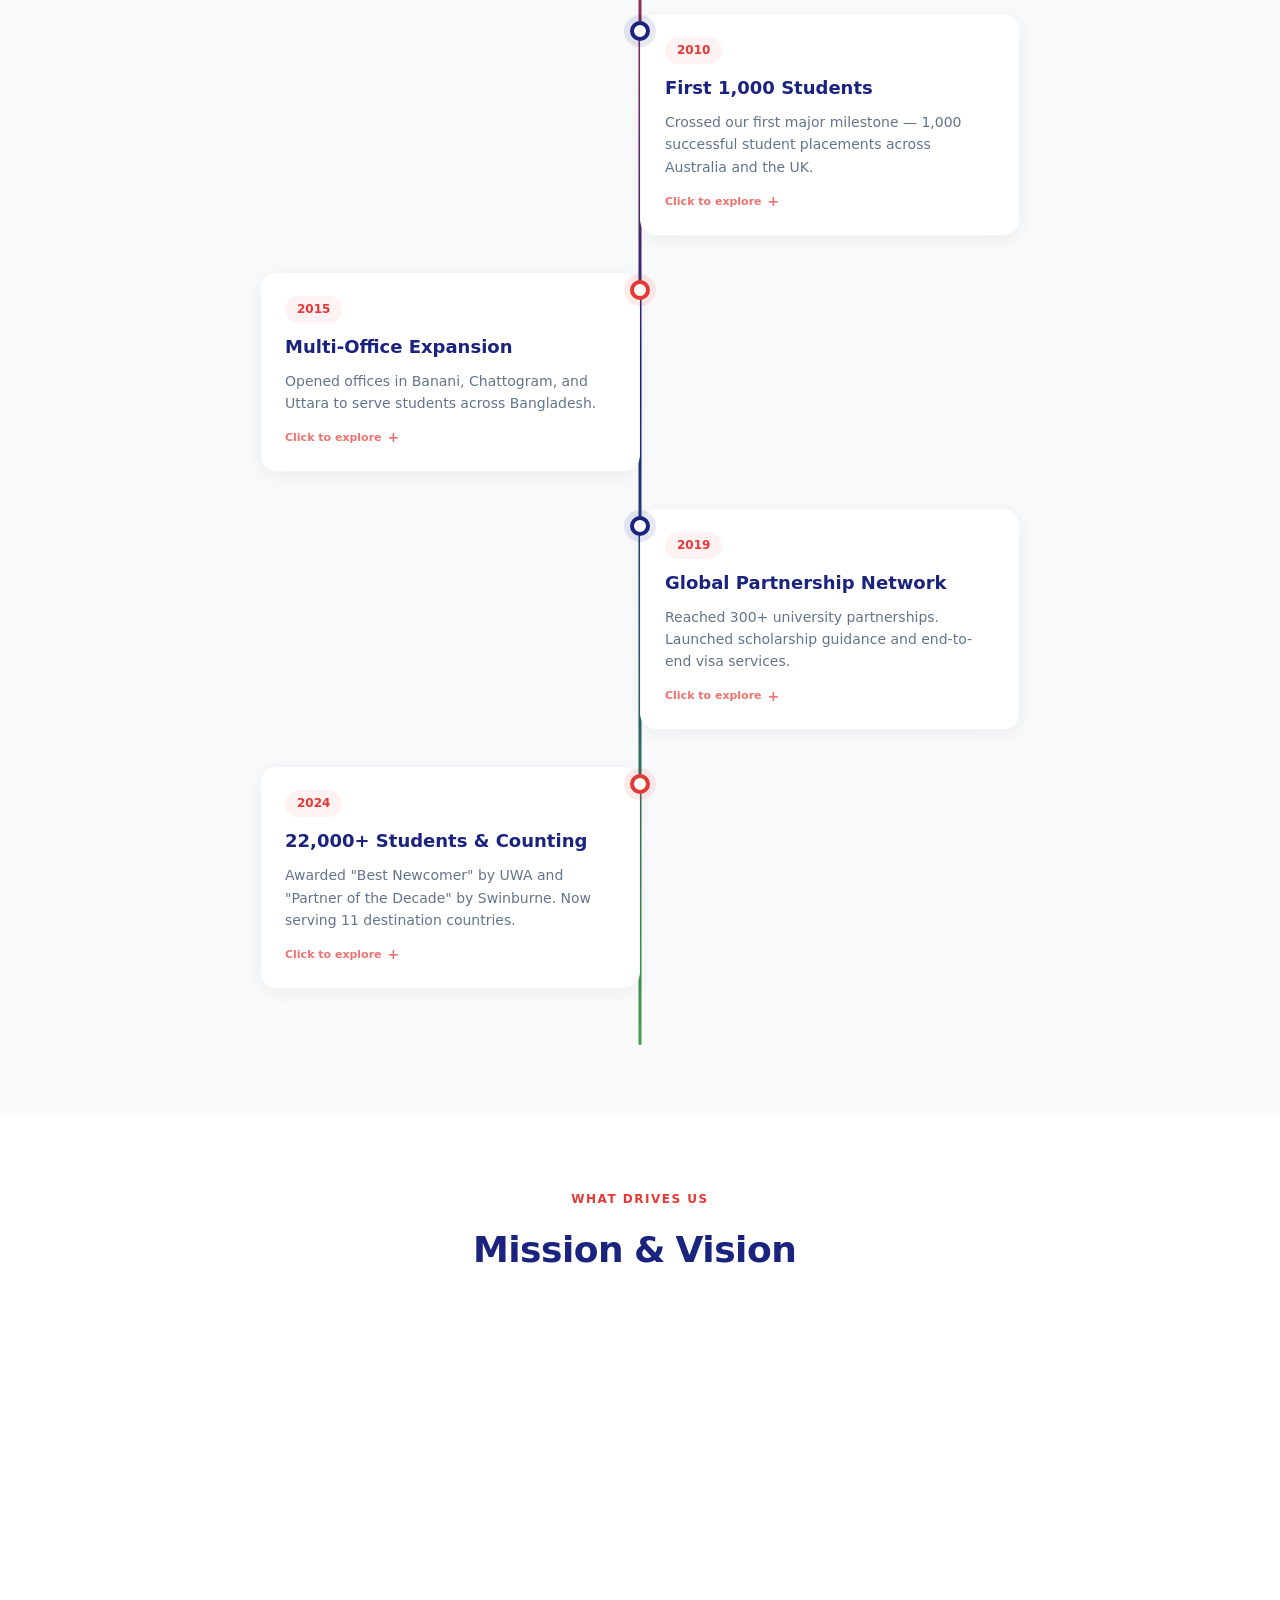
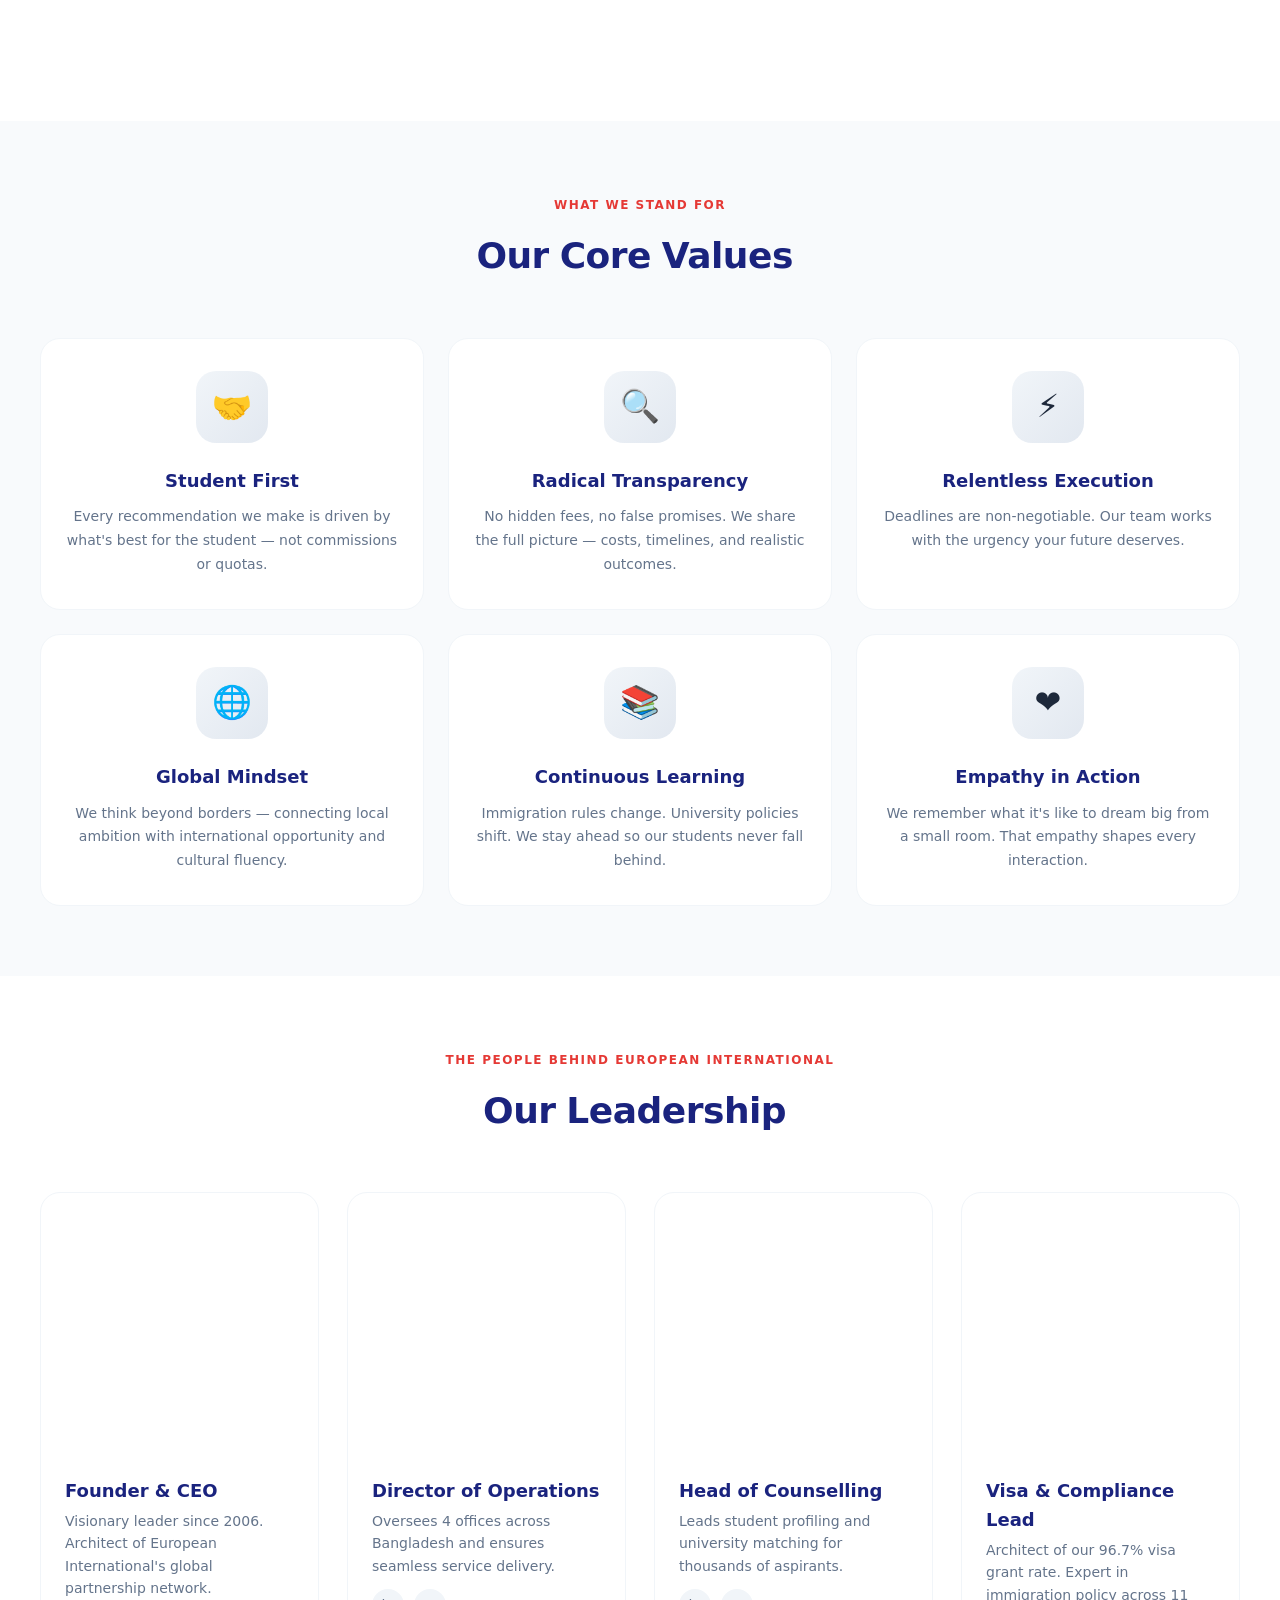
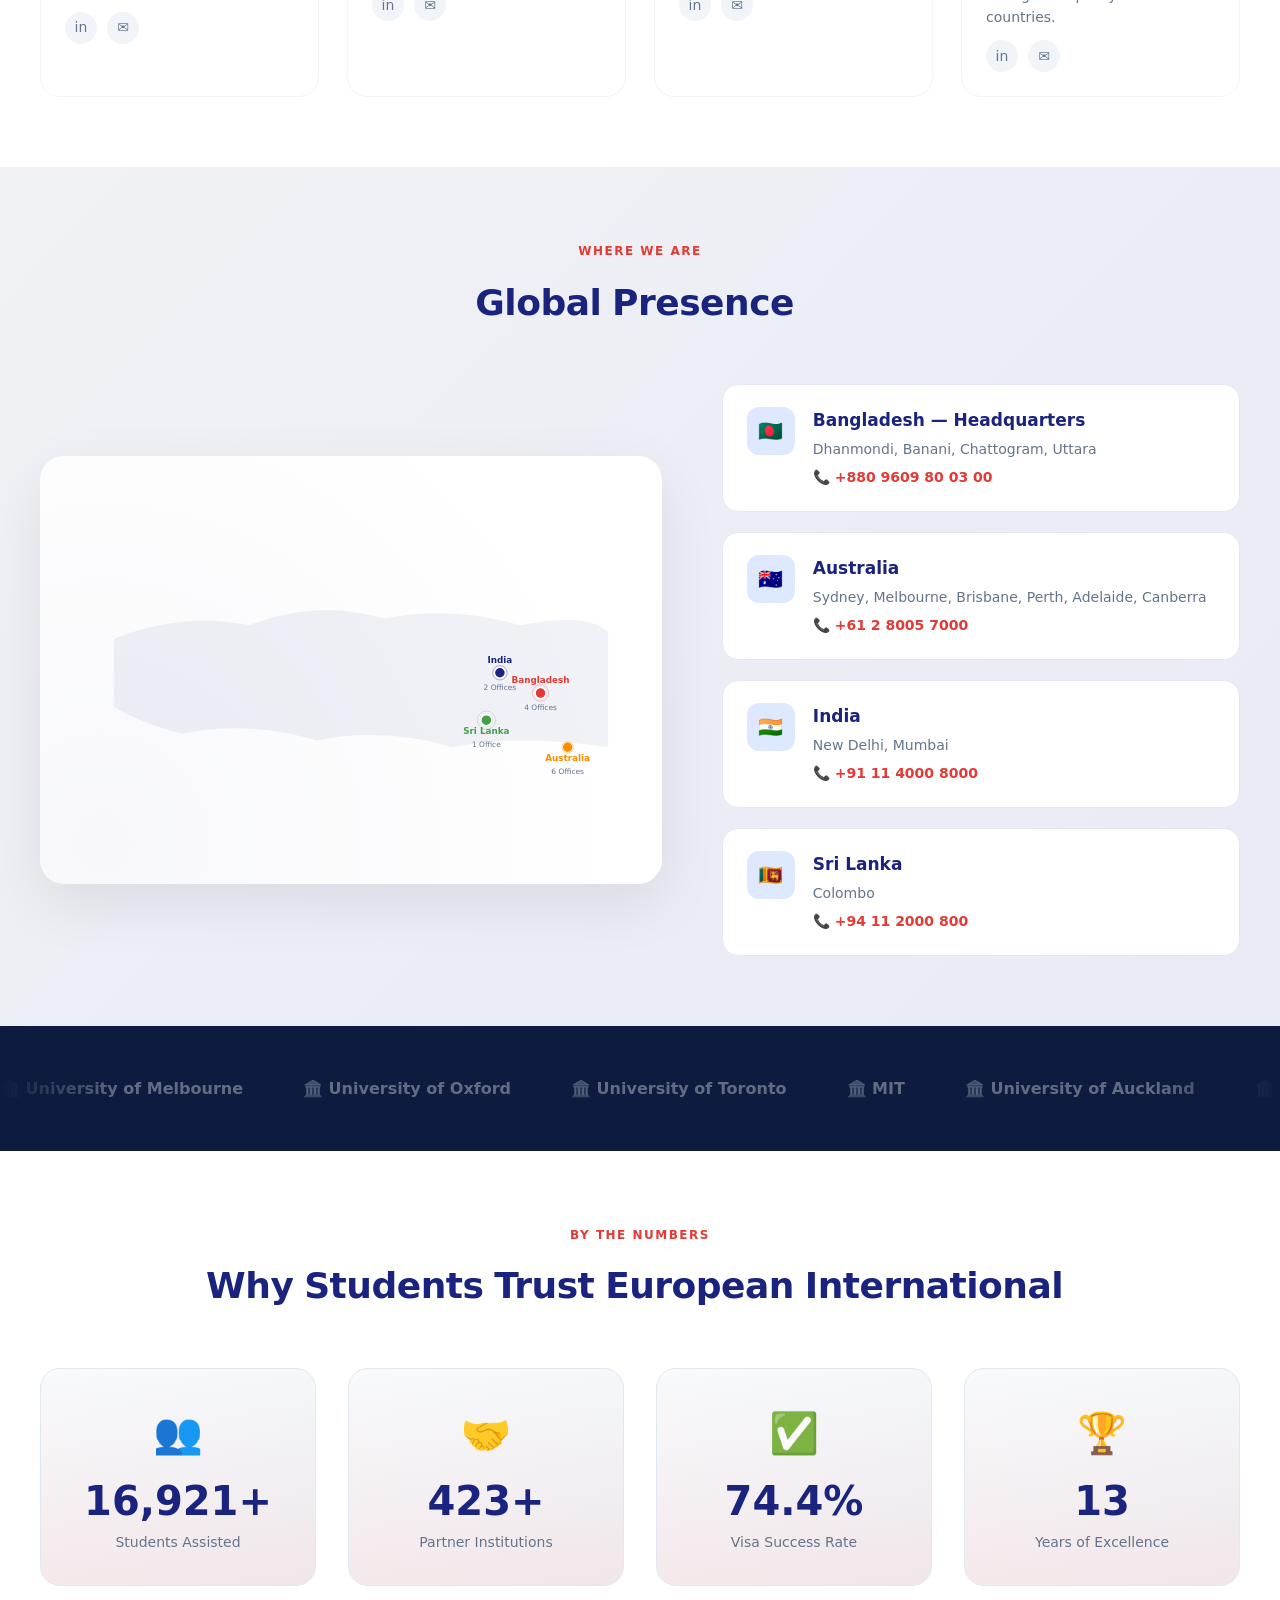
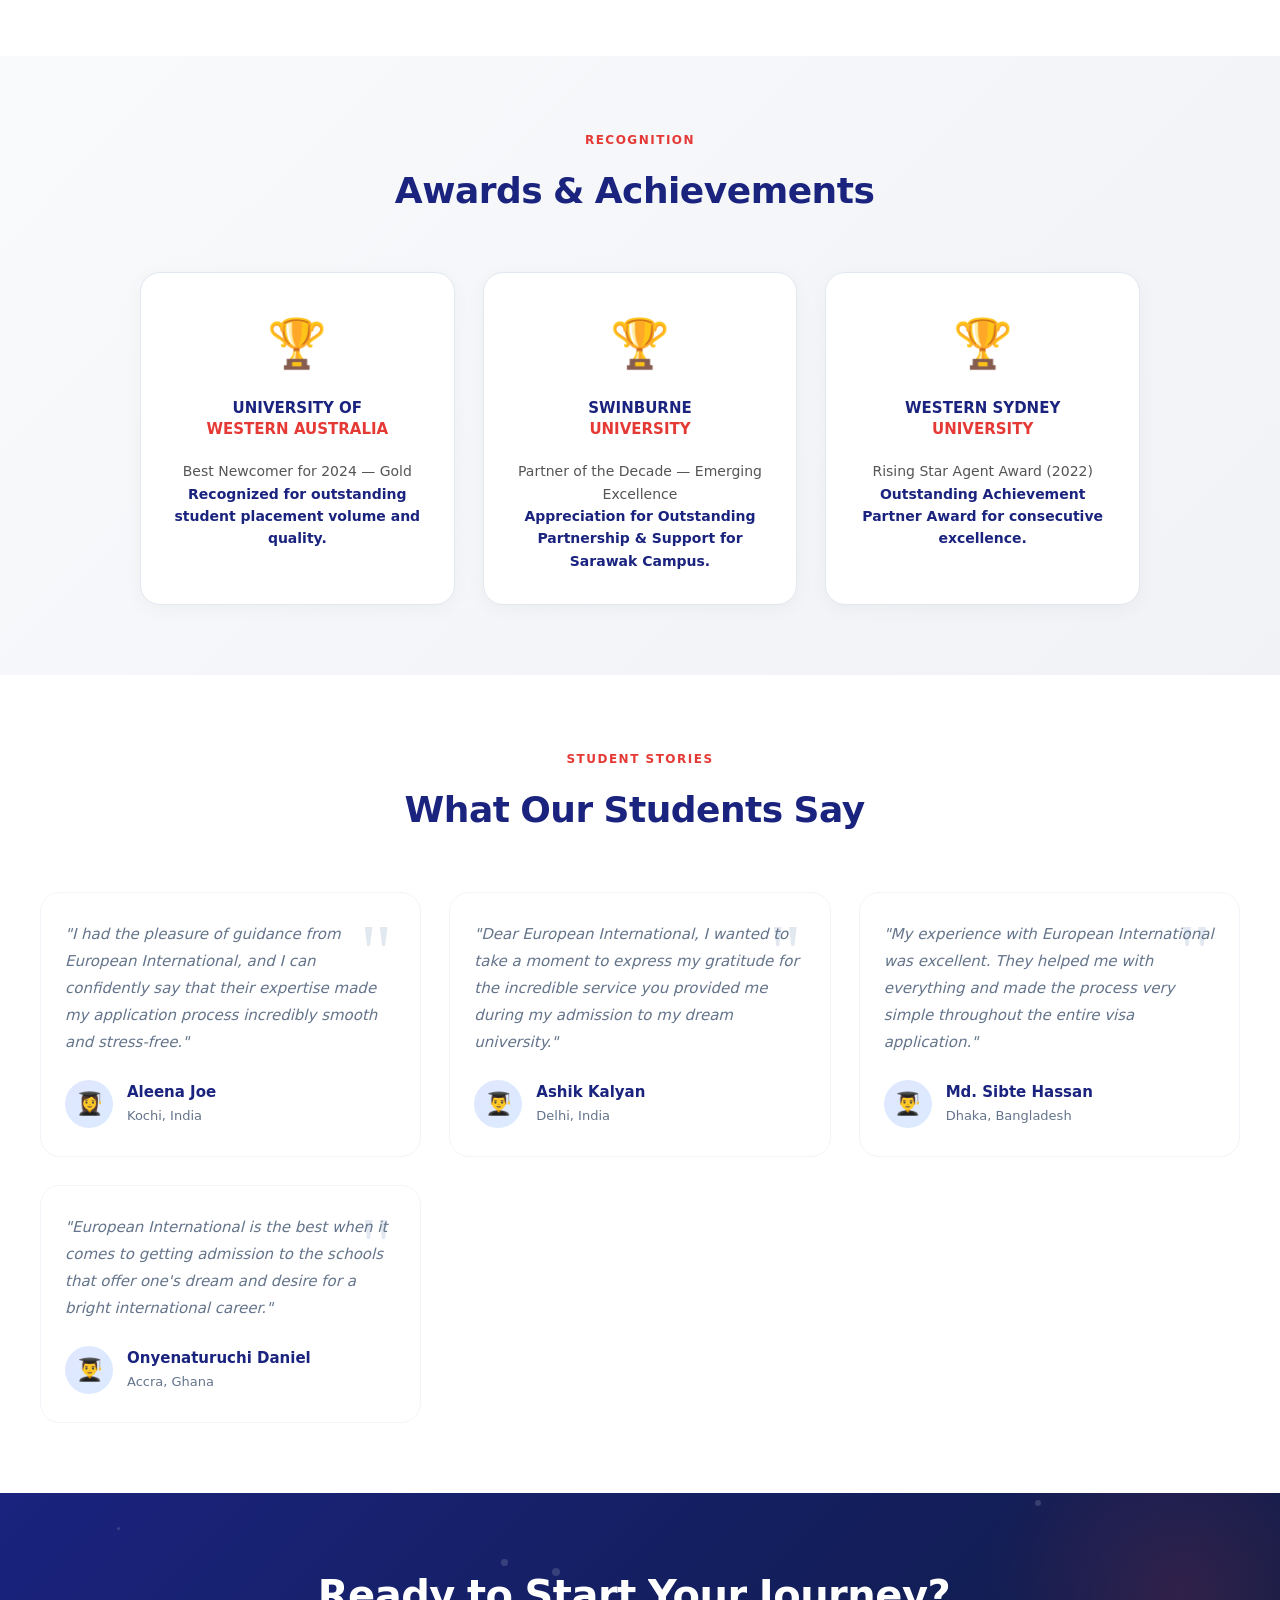
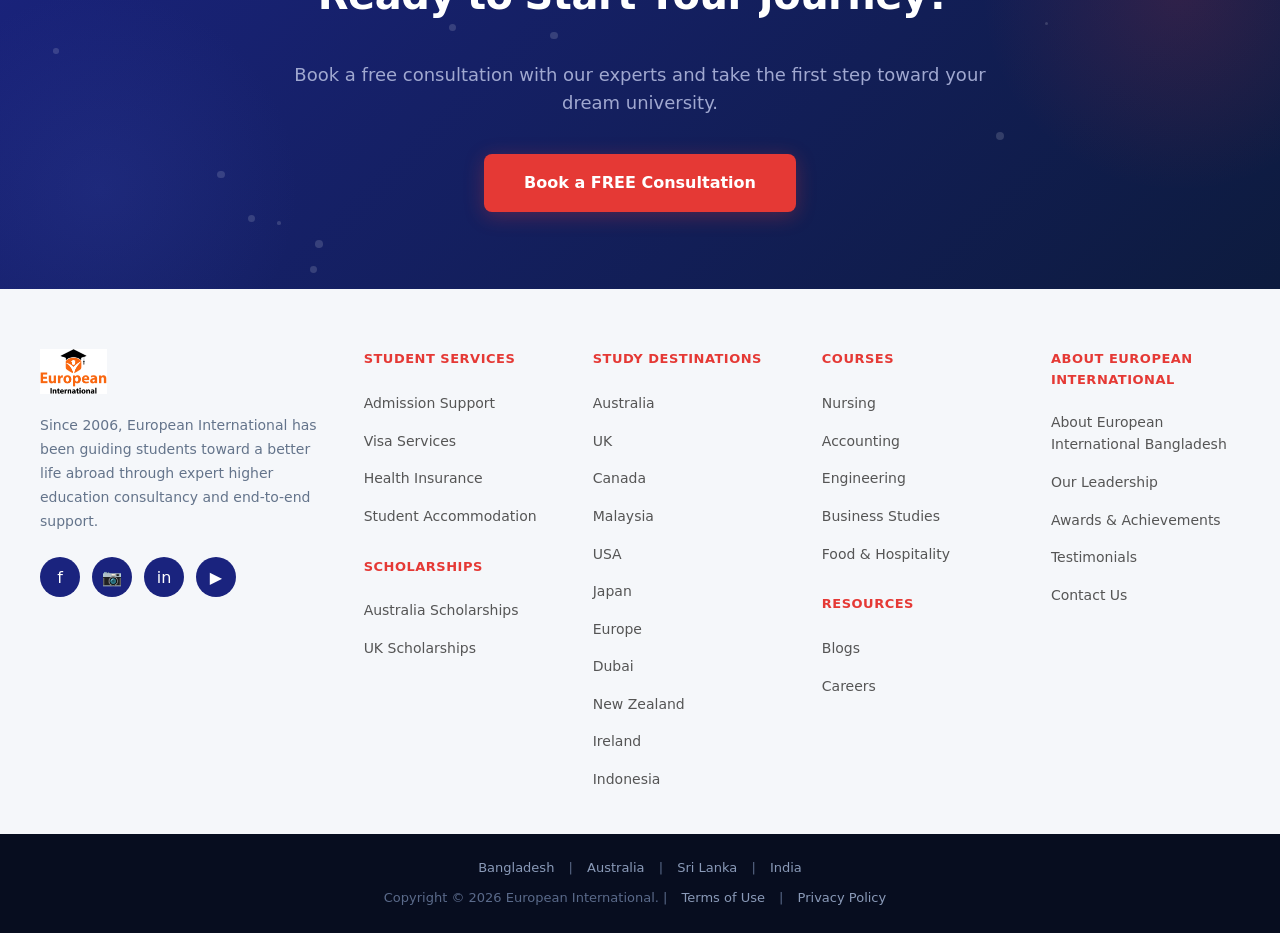
==== commit 0375defc: "Fix navbar connections and rebrand services page - Connect Scholarships link across all 6 pages (was" ====
--- a/about.html
+++ b/about.html
@@ -36,7 +36,7 @@
       <a href="index.html#destinations">Destination</a>
       <a href="index.html#services">Our Services</a>
       <a href="index.html#resources">Resources</a>
-      <a href="#">Scholarships</a>
+      <a href="scholarships.html">Scholarships</a>
       <a href="index.html#offices">Contact us</a>
       <button class="btn-primary magnetic">Register Now</button>
     </nav>
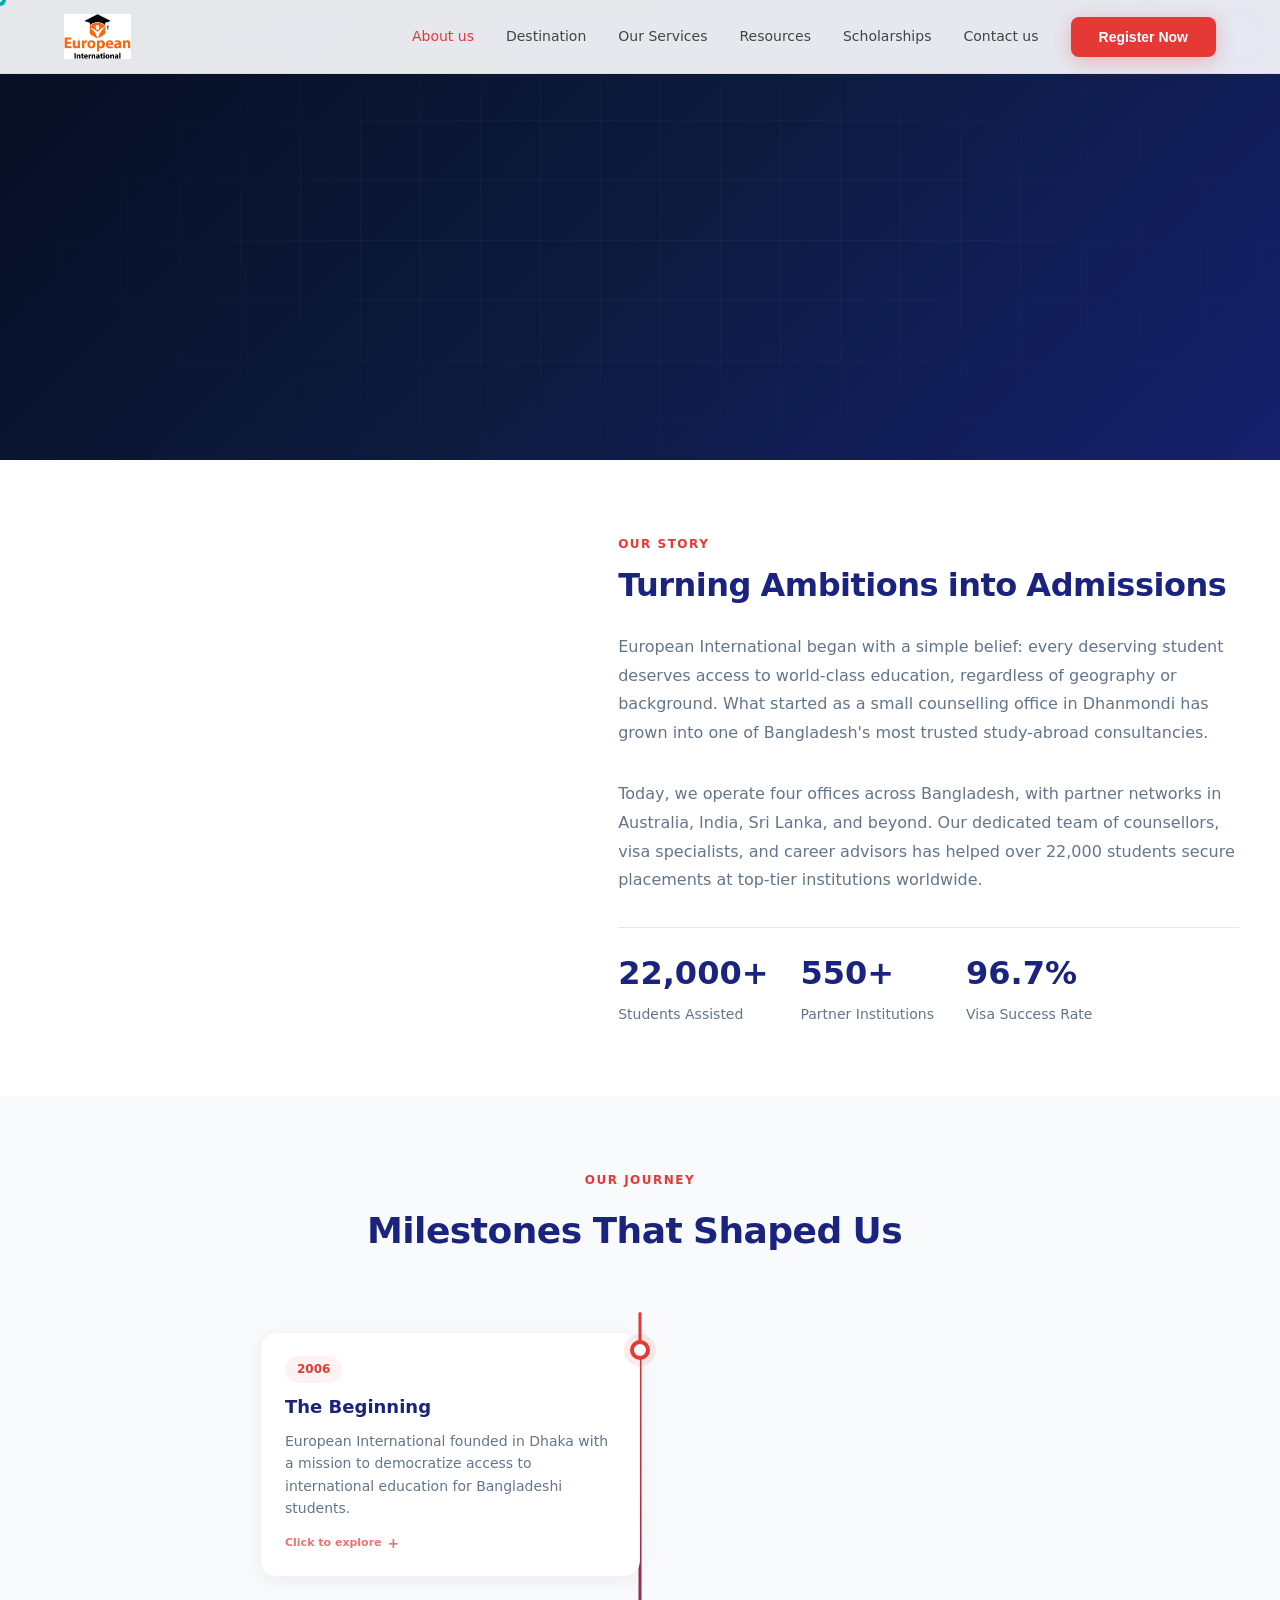
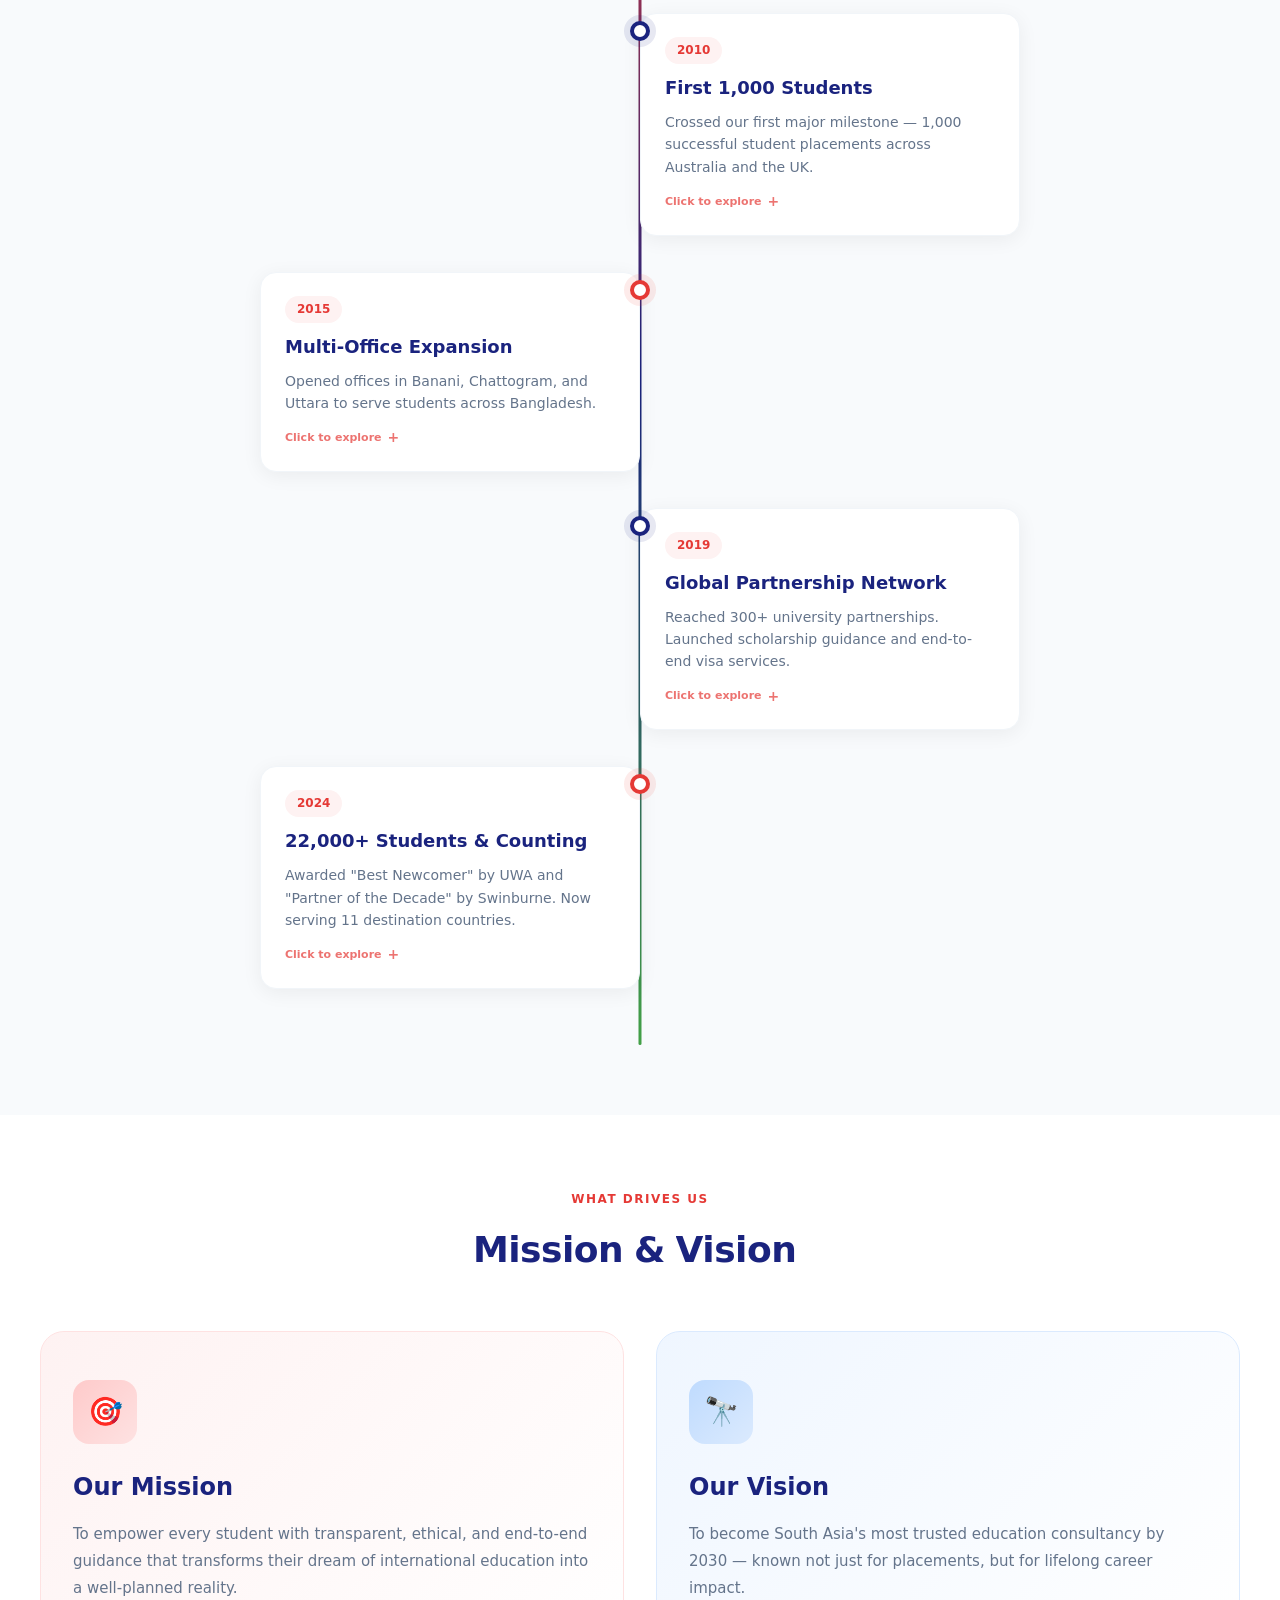
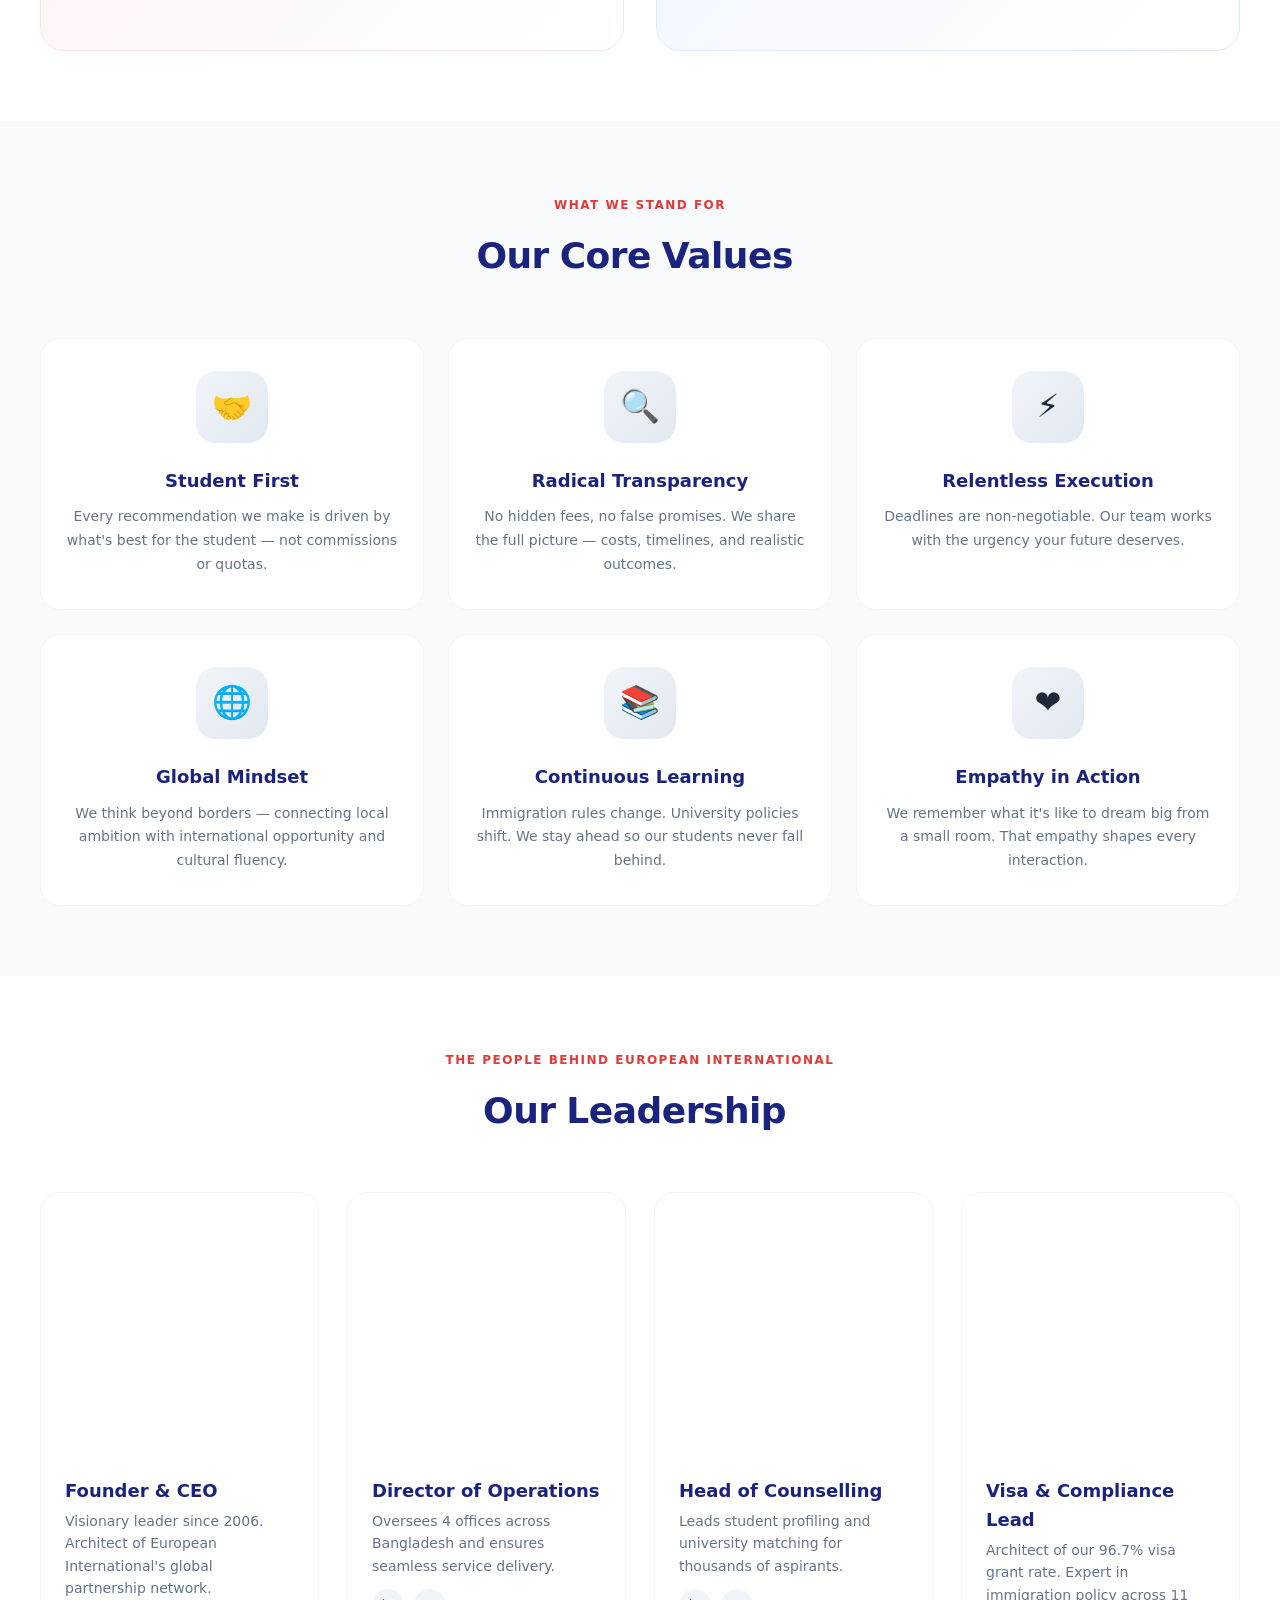
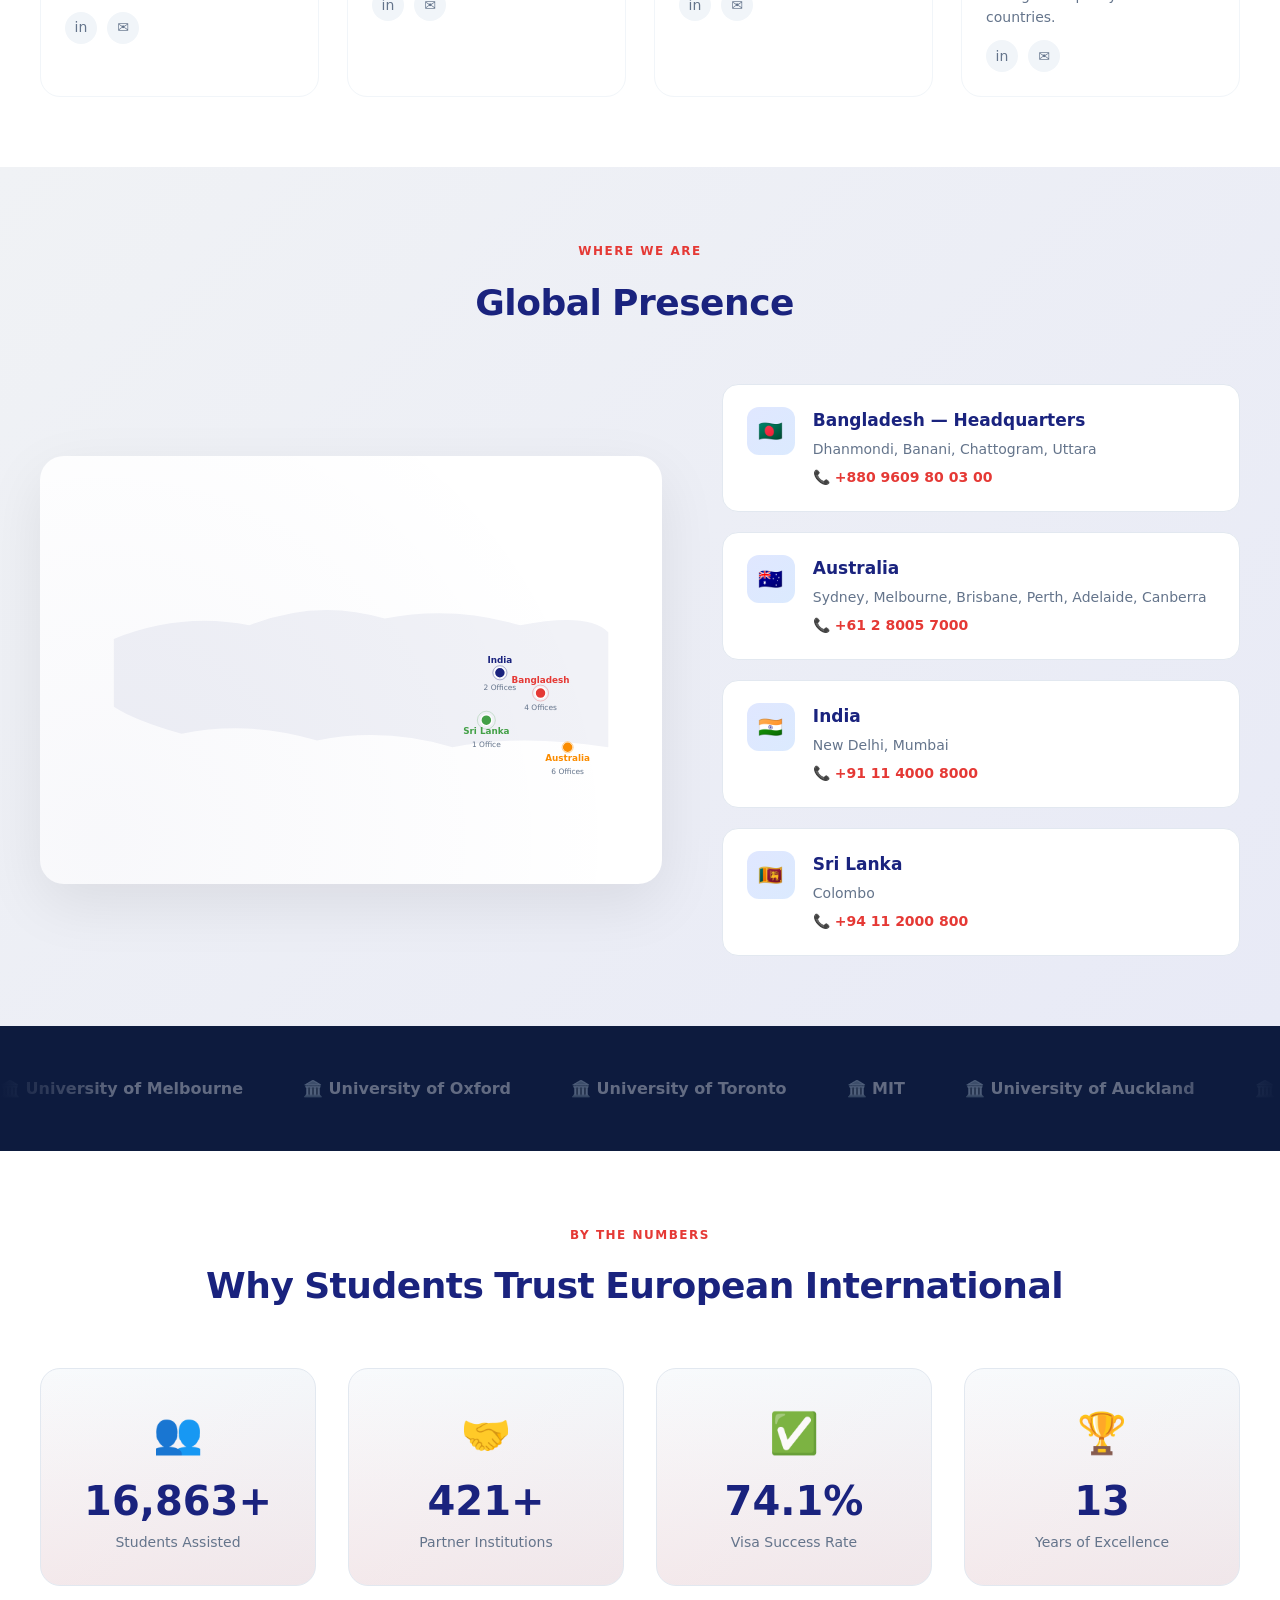
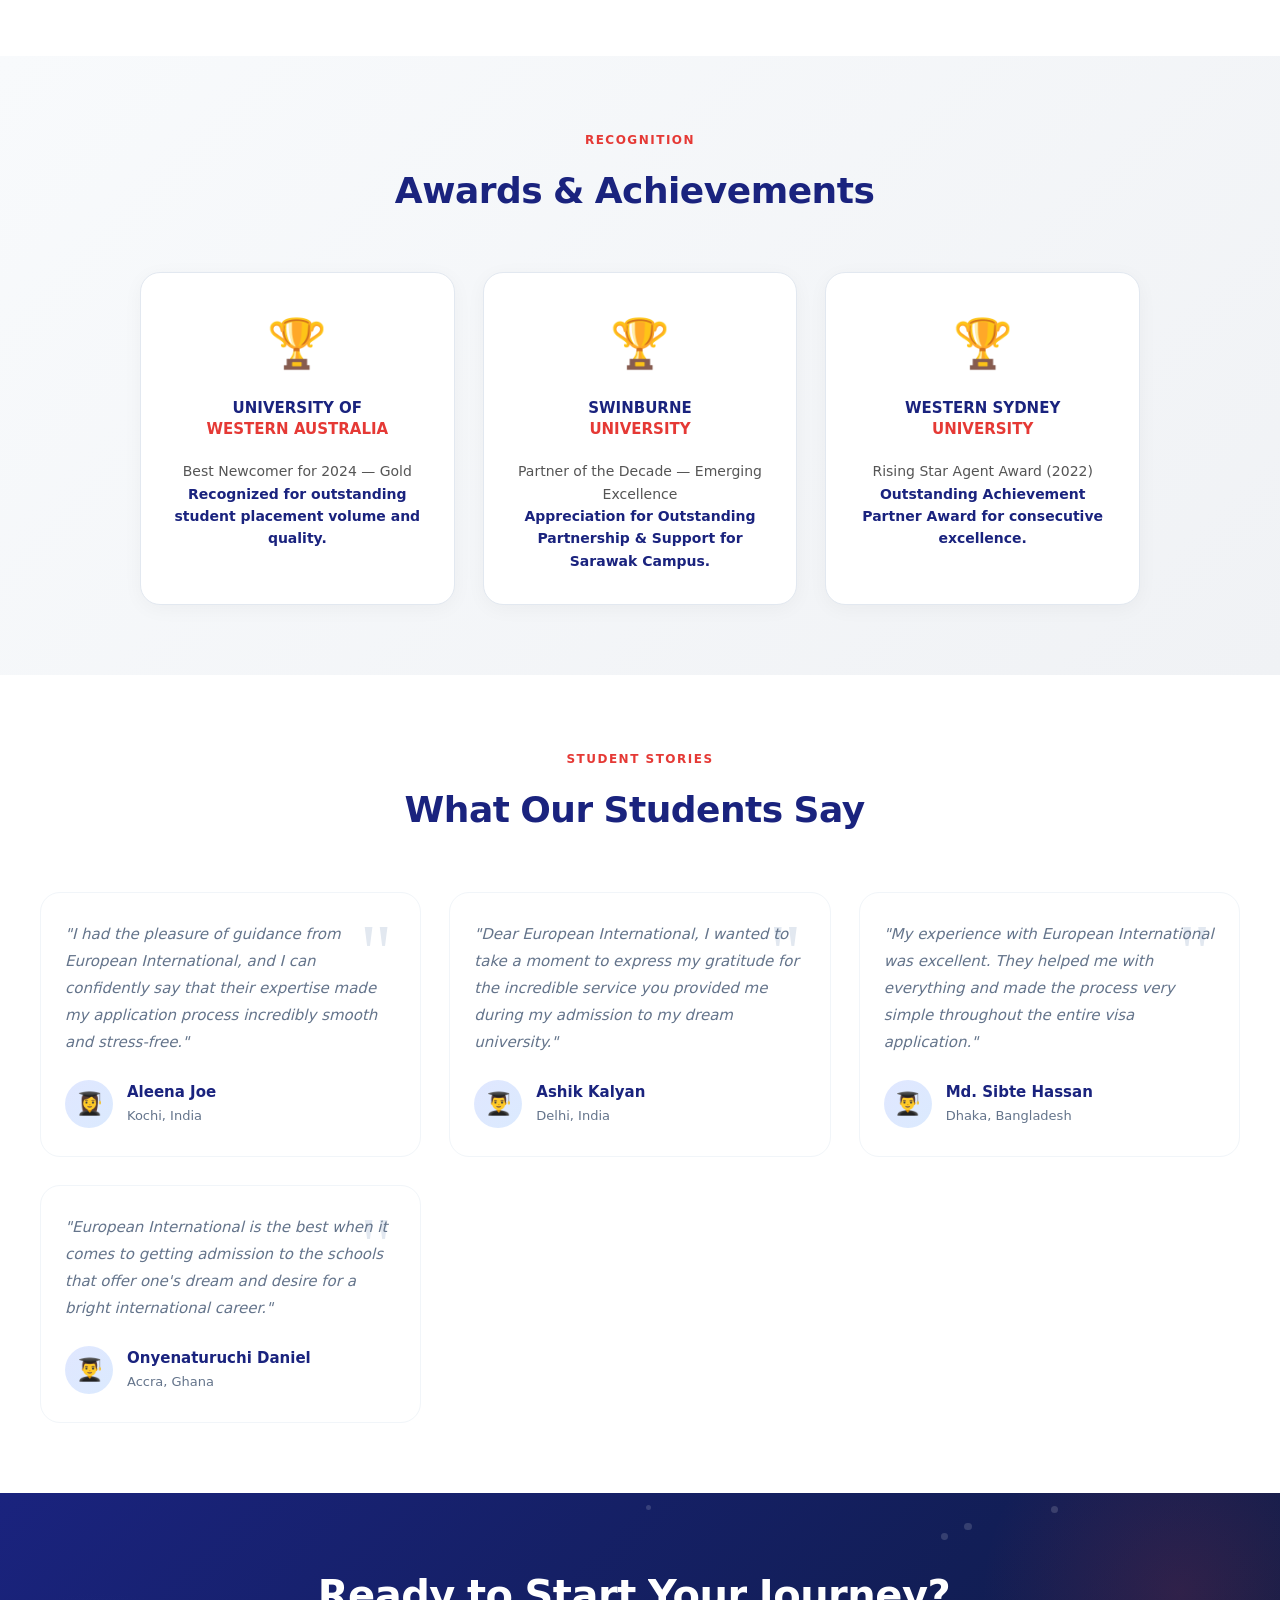
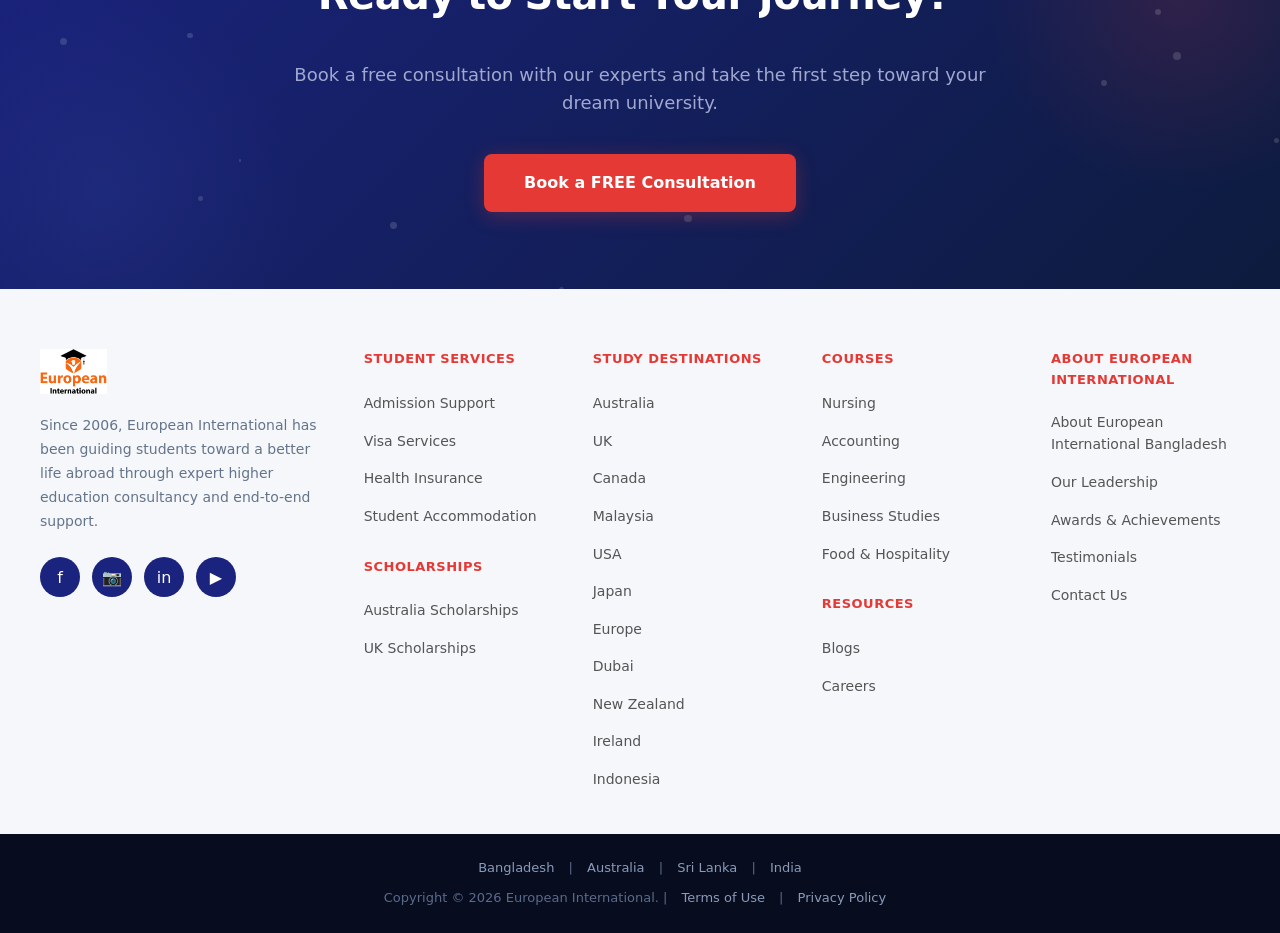
==== commit d8191083: "Unify navbar and footer links across all pages - Navbar: Contact us now consistently links to contac" ====
--- a/about.html
+++ b/about.html
@@ -34,10 +34,10 @@
     <nav class="nav-links">
       <a href="about.html" style="color:var(--red);">About us</a>
       <a href="index.html#destinations">Destination</a>
-      <a href="index.html#services">Our Services</a>
+      <a href="services.html">Our Services</a>
       <a href="index.html#resources">Resources</a>
       <a href="scholarships.html">Scholarships</a>
-      <a href="index.html#offices">Contact us</a>
+      <a href="contact.html">Contact us</a>
       <button class="btn-primary magnetic">Register Now</button>
     </nav>
     <div class="mobile-menu">☰</div>
@@ -606,10 +606,10 @@
     <div class="footer-col reveal">
       <h4>Student Services</h4>
       <ul>
-        <li><a href="index.html#services">Admission Support</a></li>
-        <li><a href="index.html#services">Visa Services</a></li>
-        <li><a href="index.html#services">Health Insurance</a></li>
-        <li><a href="index.html#services">Student Accommodation</a></li>
+        <li><a href="services.html">Admission Support</a></li>
+        <li><a href="services.html">Visa Services</a></li>
+        <li><a href="services.html">Health Insurance</a></li>
+        <li><a href="services.html">Student Accommodation</a></li>
       </ul>
       <h4 style="margin-top:28px;">Scholarships</h4>
       <ul>
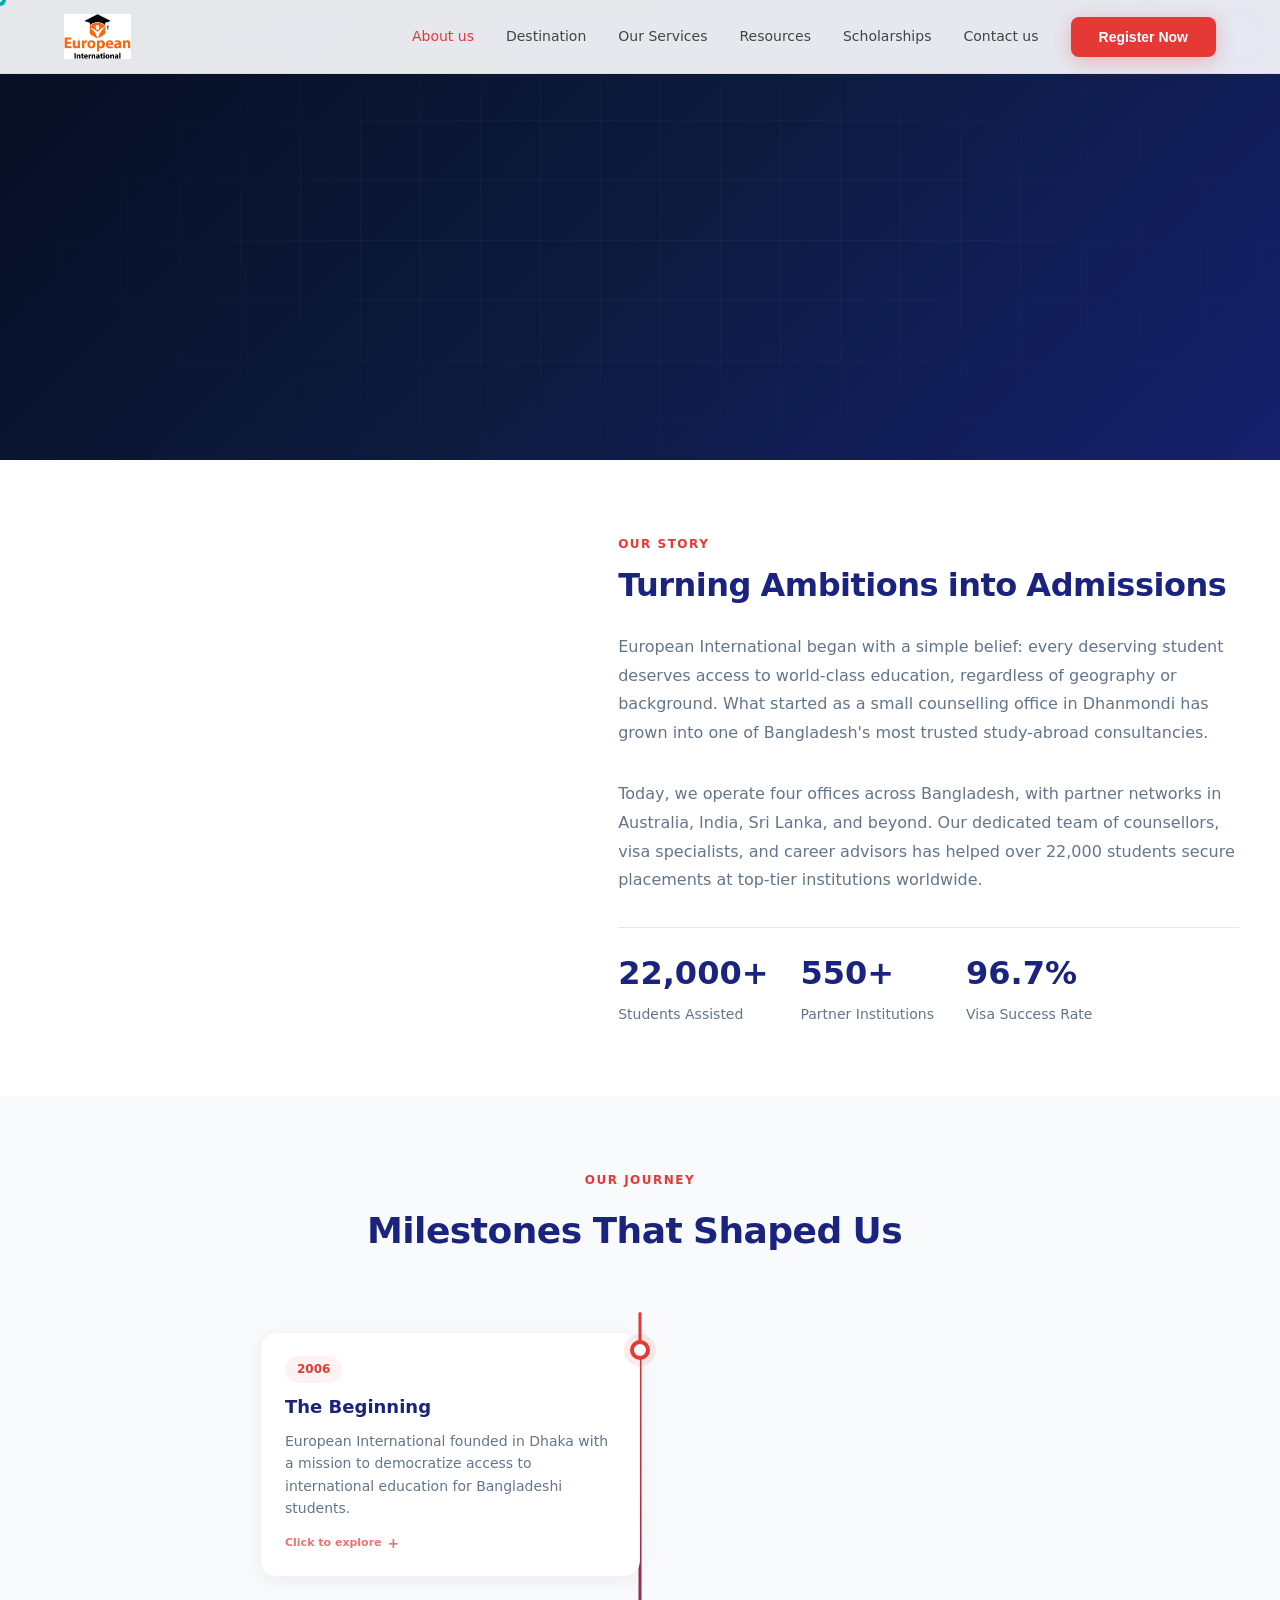
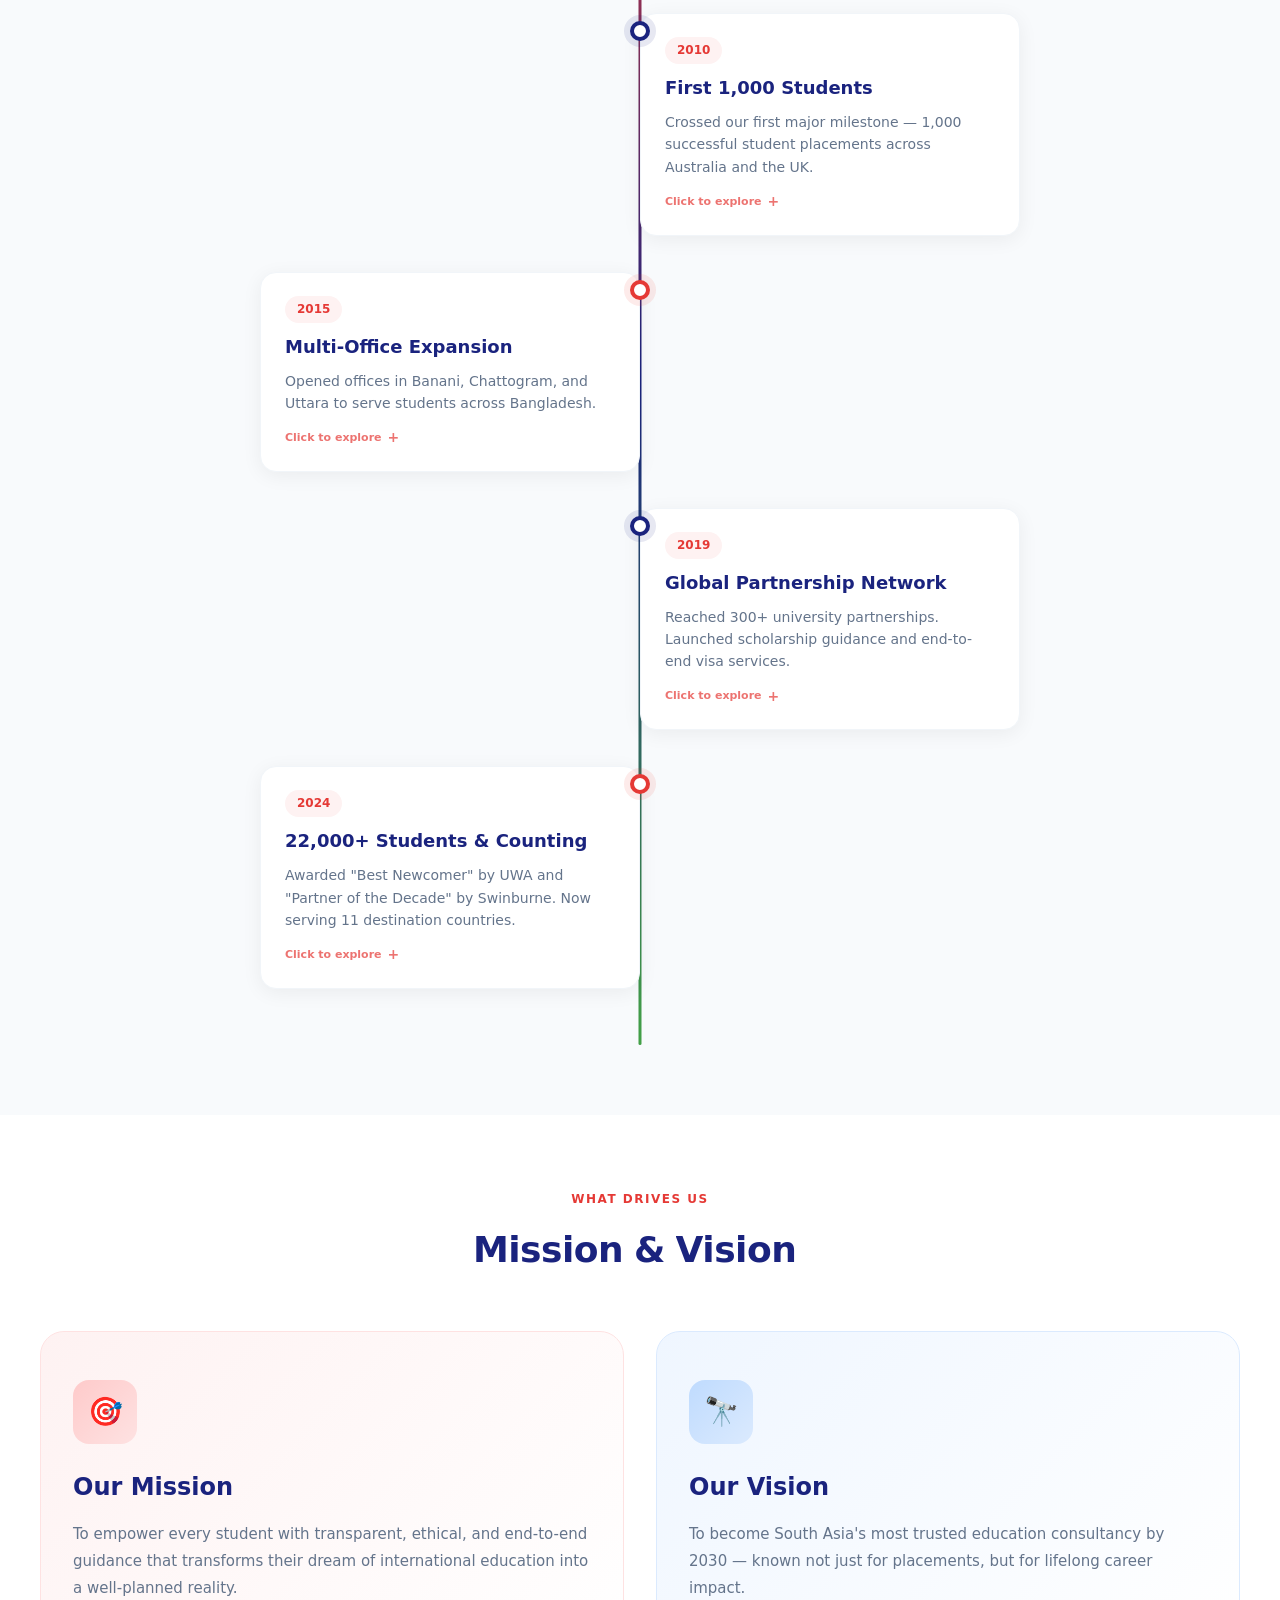
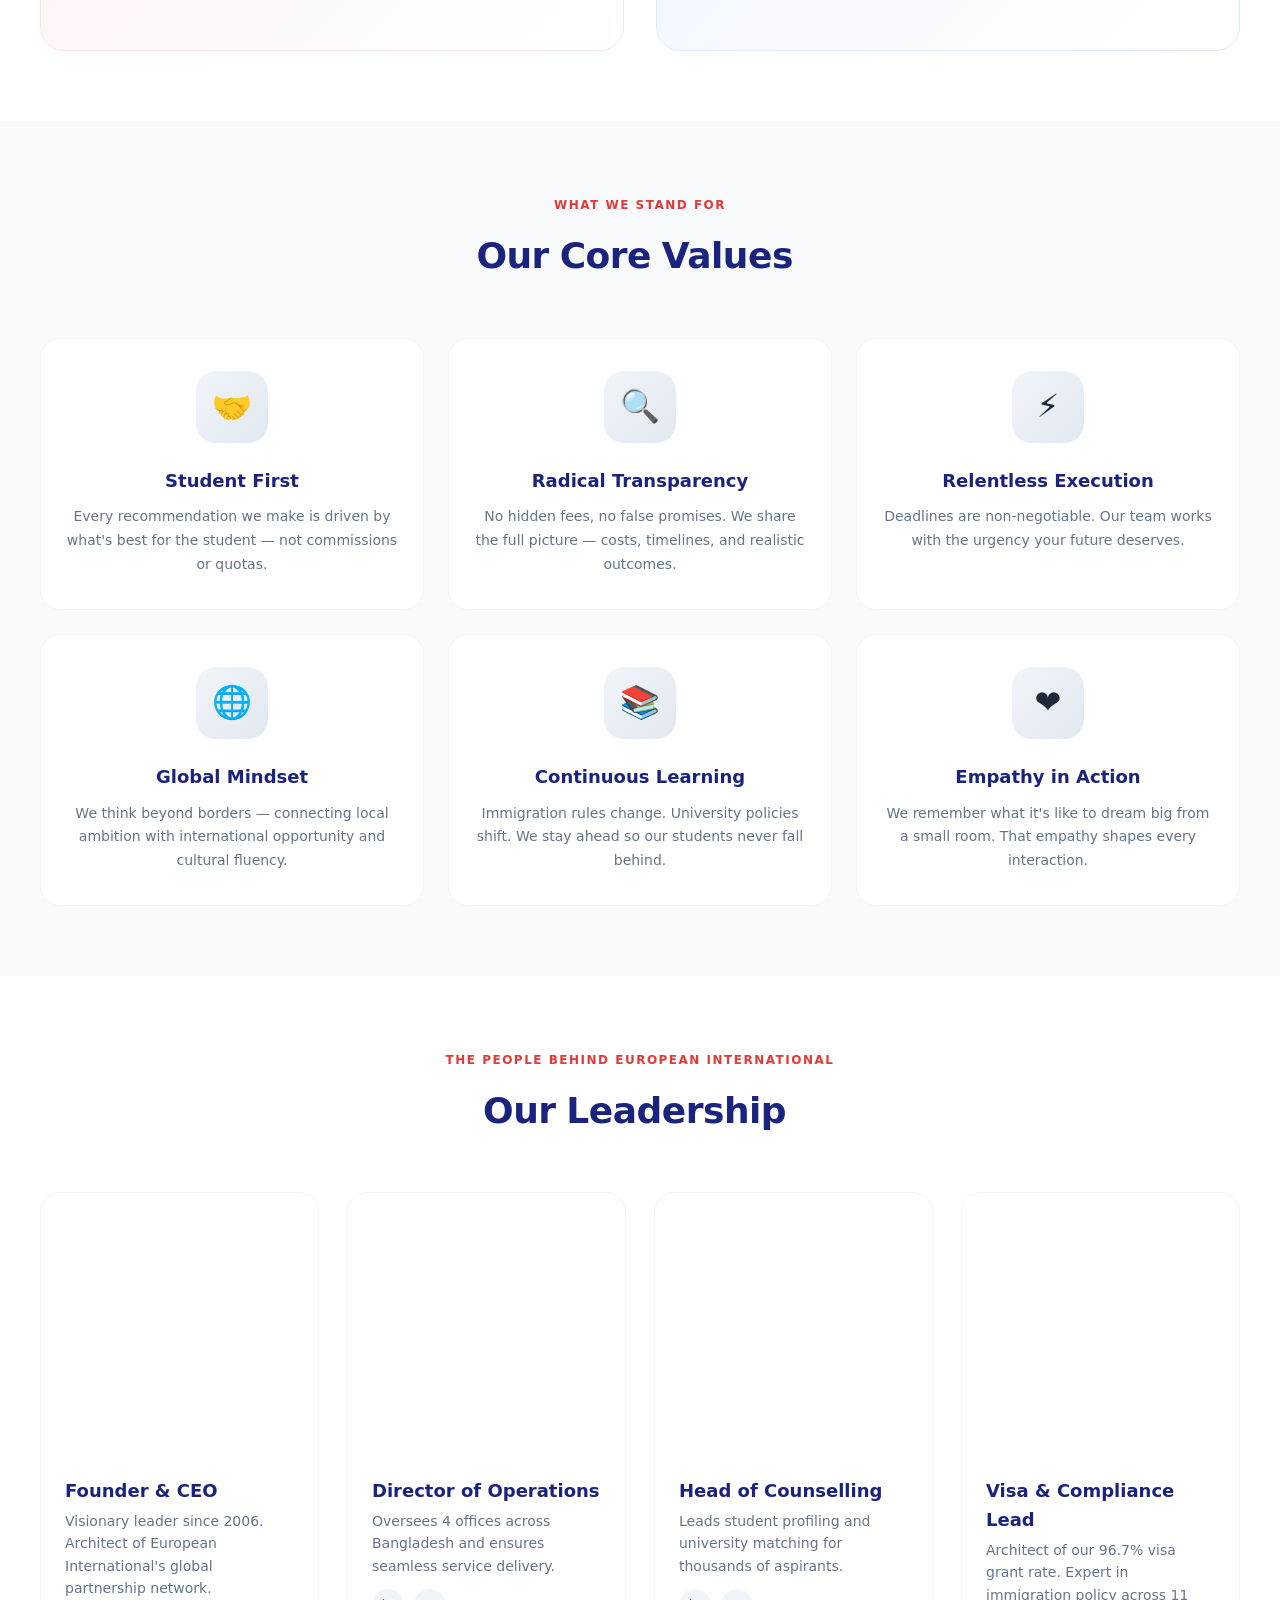
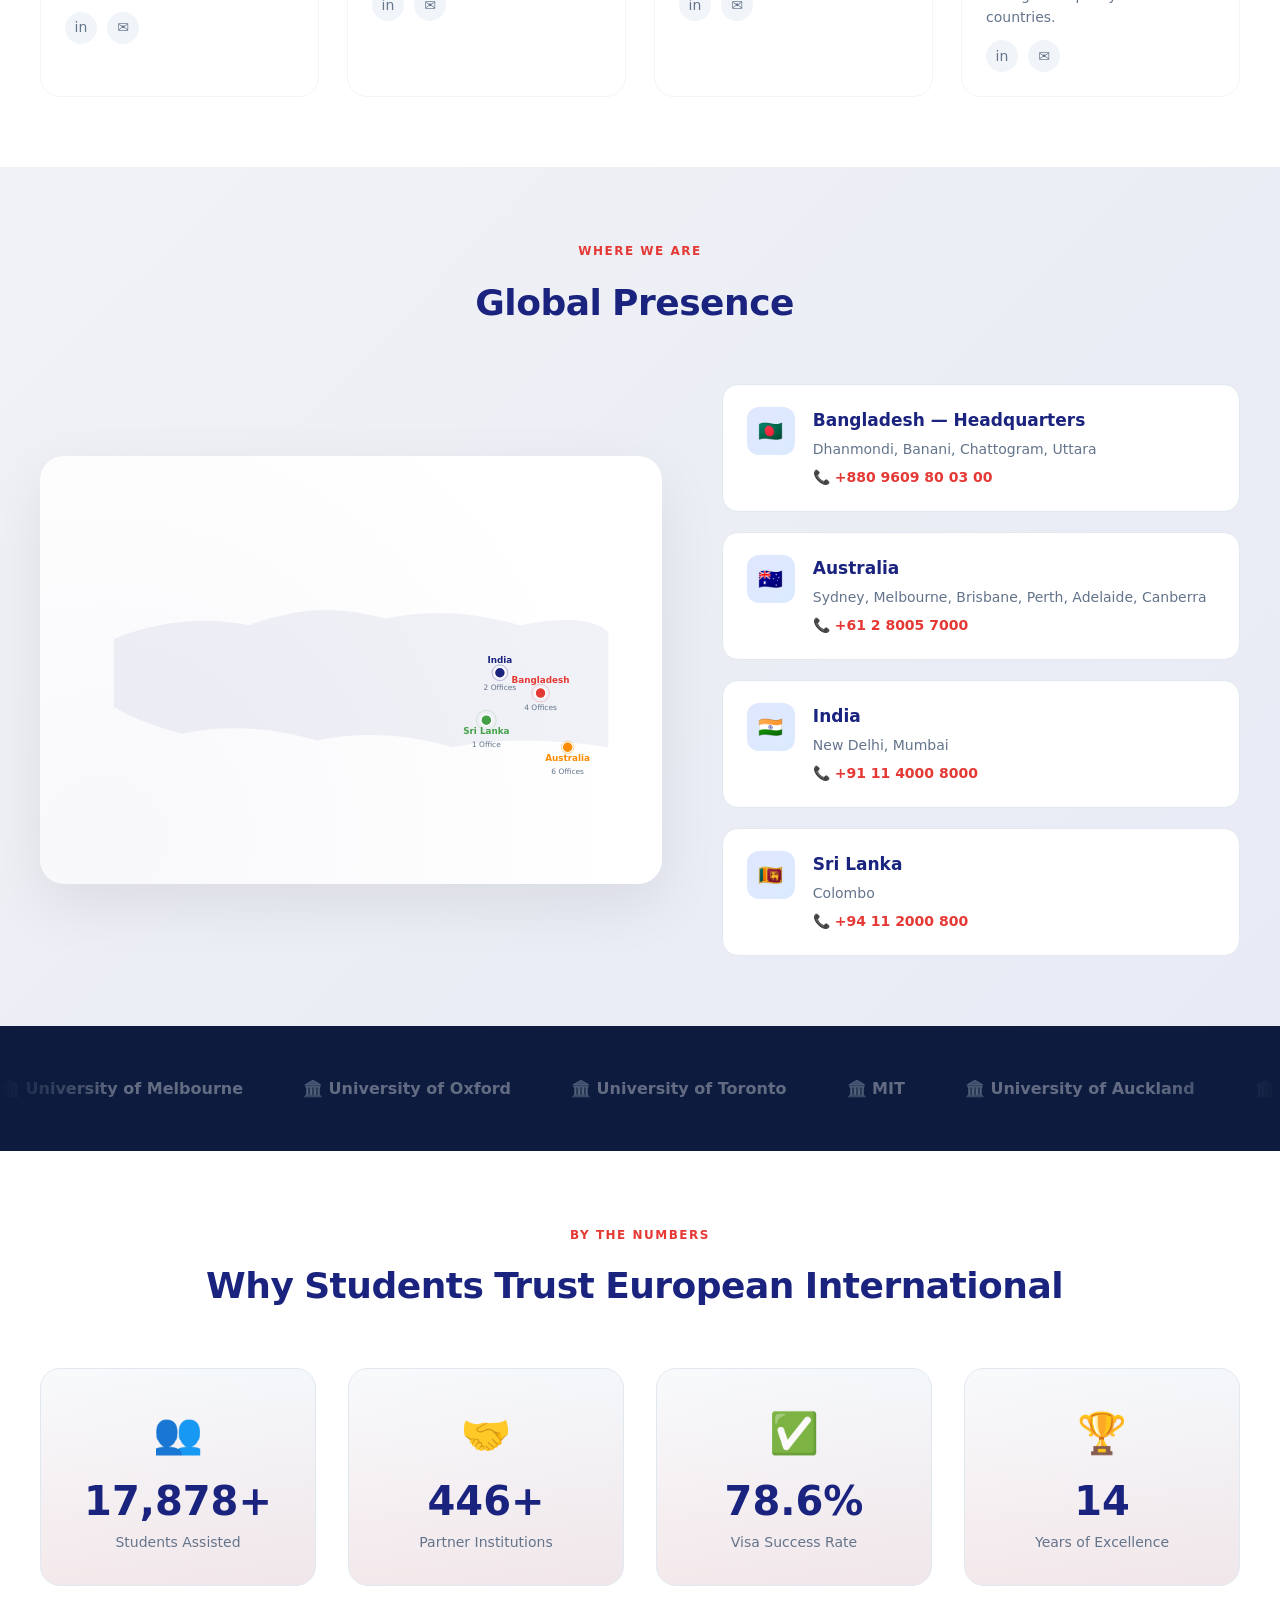
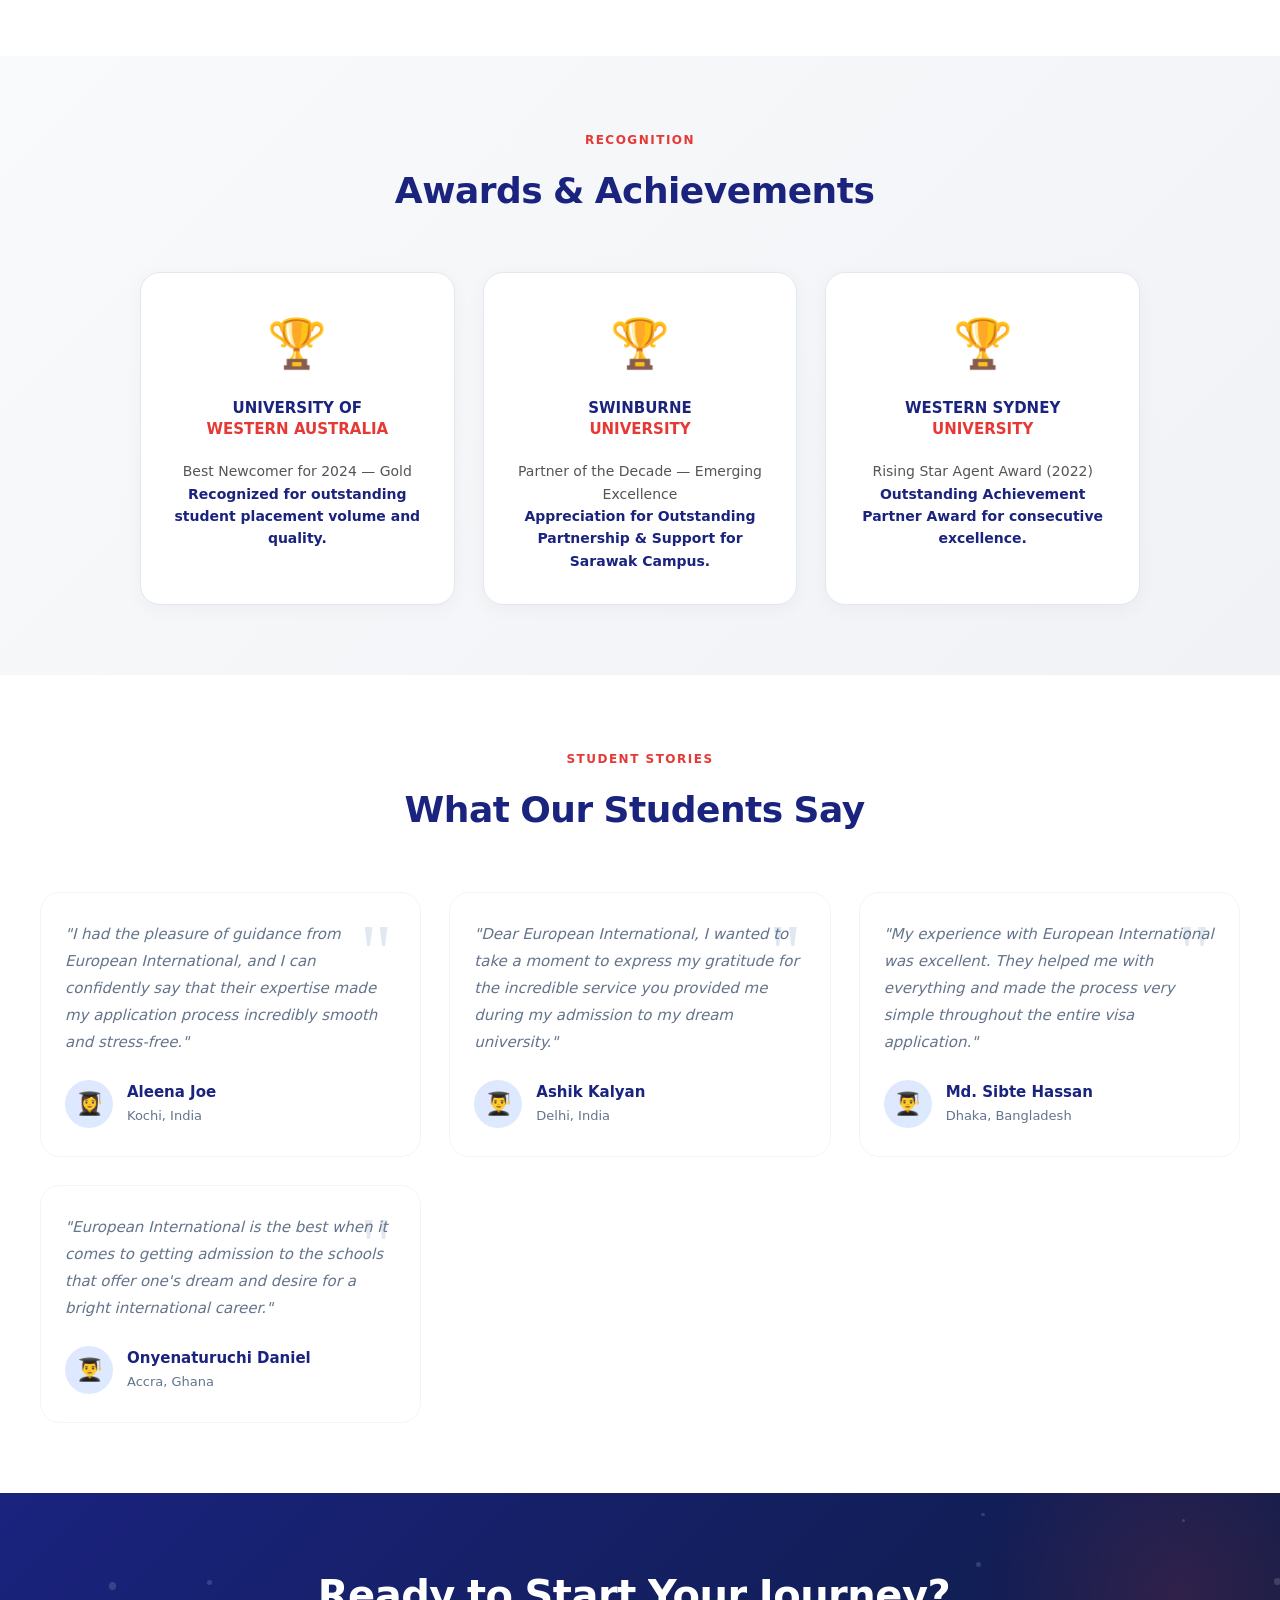
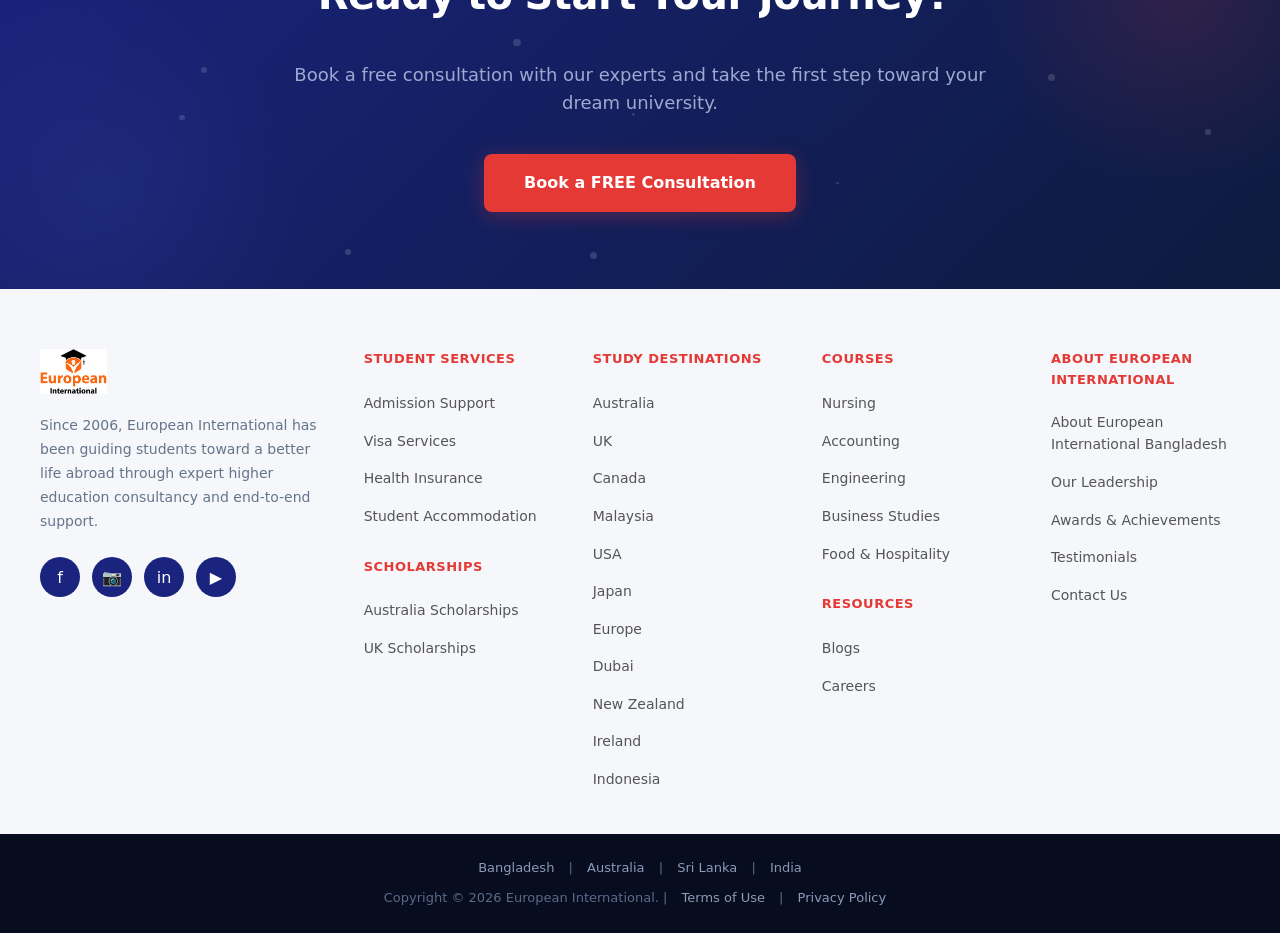
==== commit 92722235: "Connect Resources nav and footer links to dedicated resources.html - Navbar Resources: index.html#re" ====
--- a/about.html
+++ b/about.html
@@ -35,7 +35,7 @@
       <a href="about.html" style="color:var(--red);">About us</a>
       <a href="index.html#destinations">Destination</a>
       <a href="services.html">Our Services</a>
-      <a href="index.html#resources">Resources</a>
+      <a href="resources.html">Resources</a>
       <a href="scholarships.html">Scholarships</a>
       <a href="contact.html">Contact us</a>
       <button class="btn-primary magnetic">Register Now</button>
@@ -644,7 +644,7 @@
       </ul>
       <h4 style="margin-top:28px;">Resources</h4>
       <ul>
-        <li><a href="index.html#resources">Blogs</a></li>
+        <li><a href="resources.html">Blogs</a></li>
         <li><a href="#">Careers</a></li>
       </ul>
     </div>
